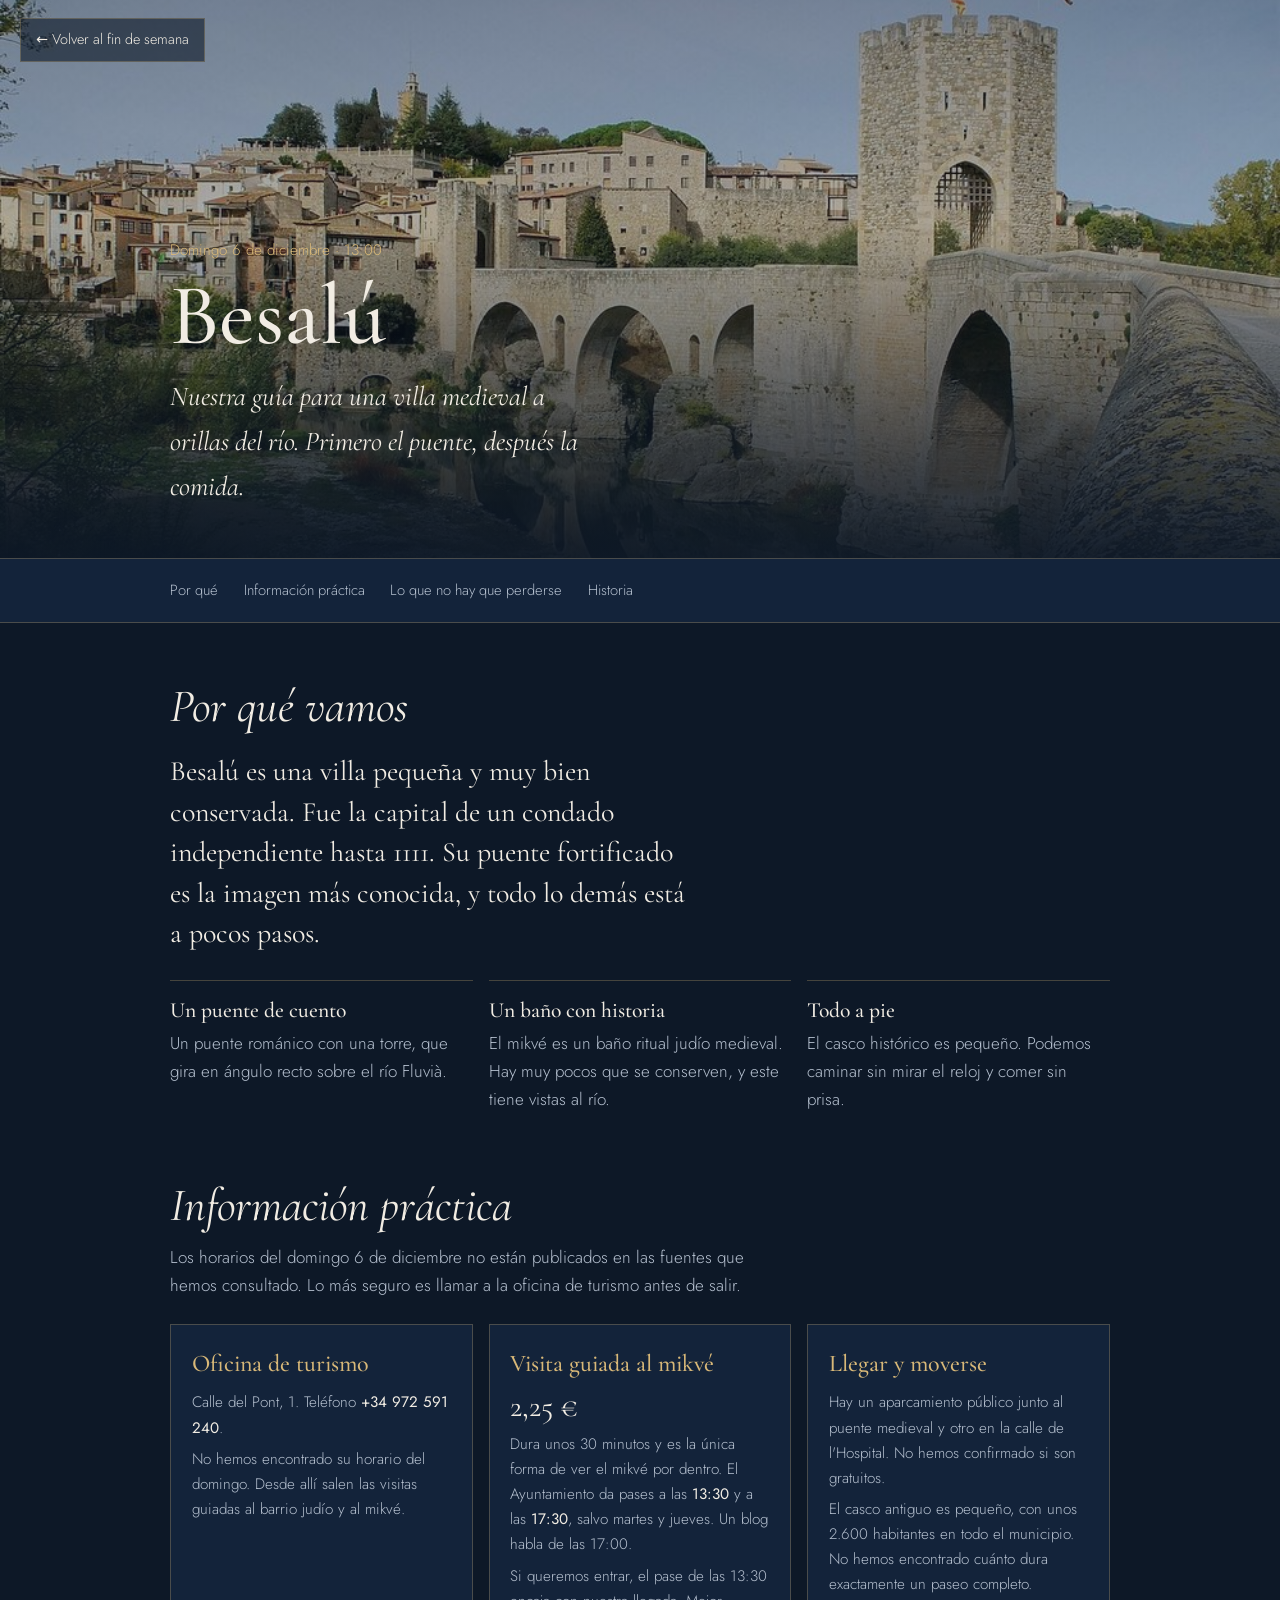
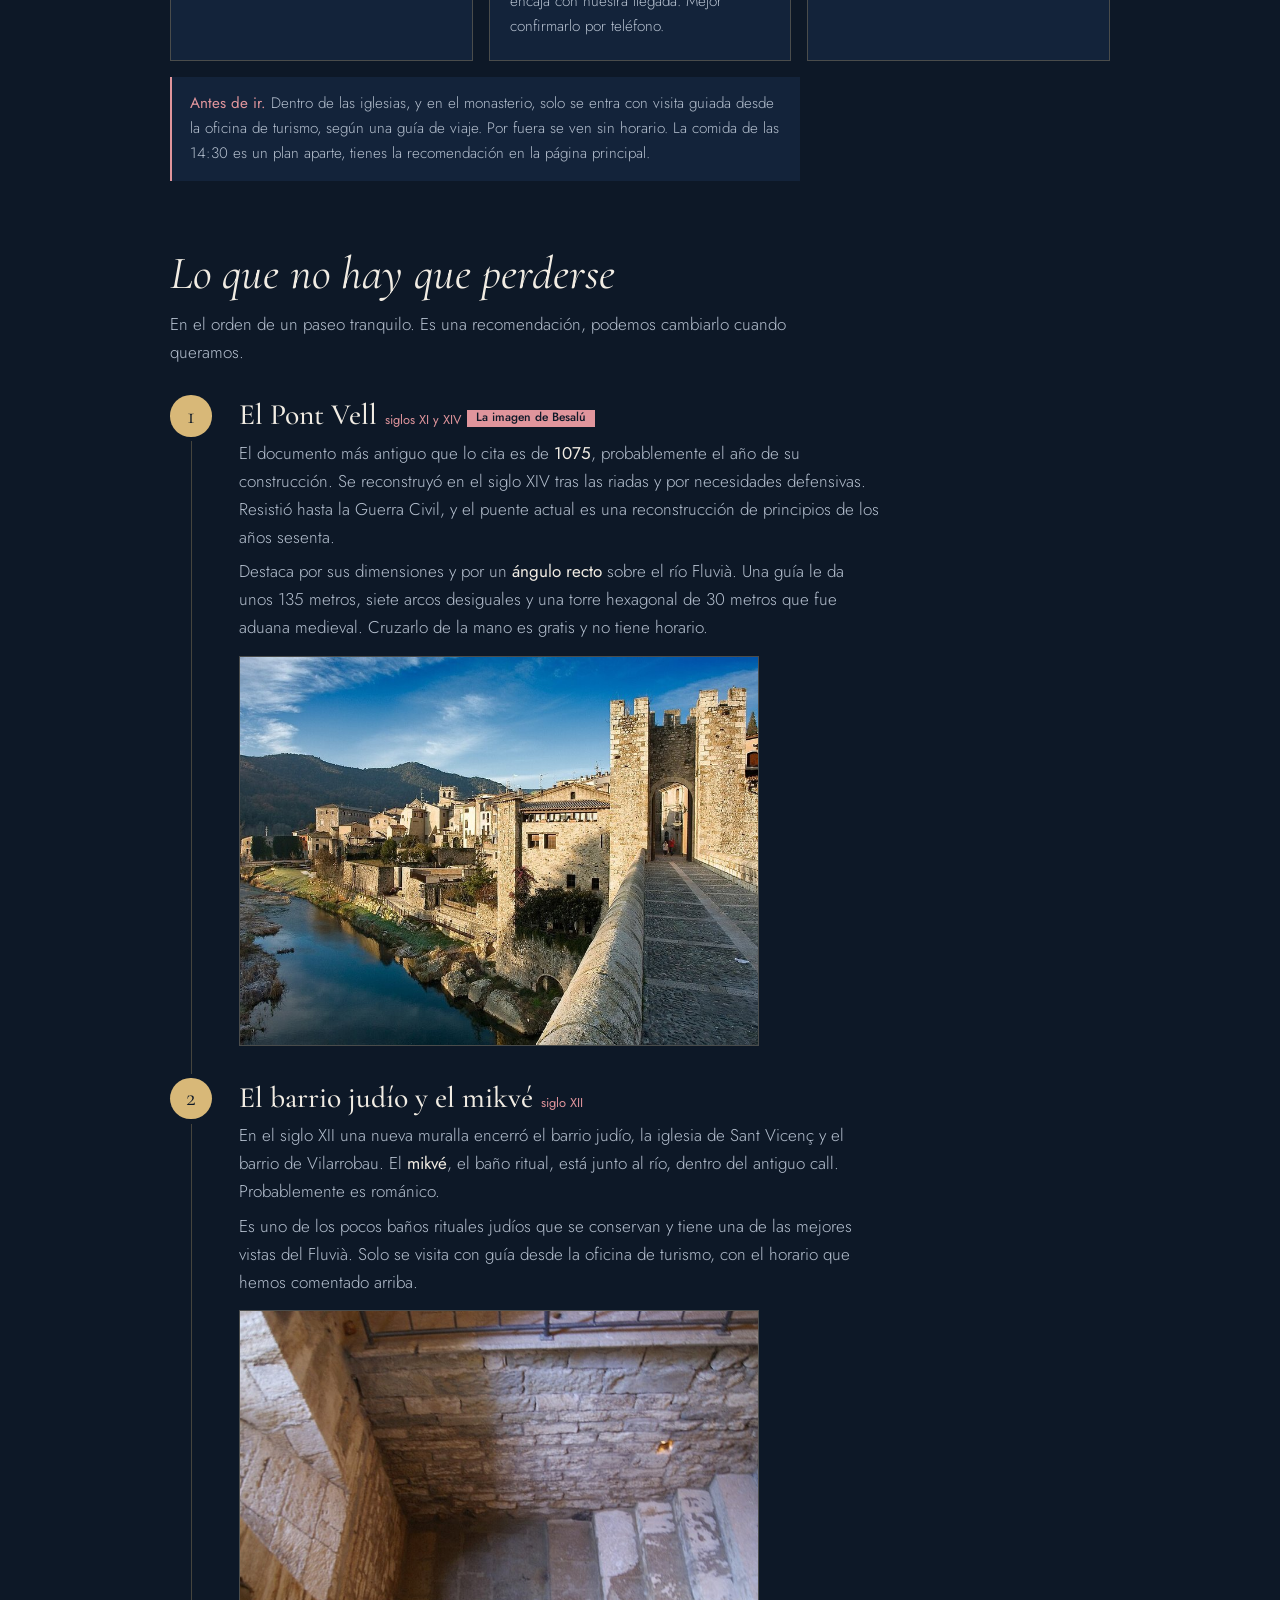
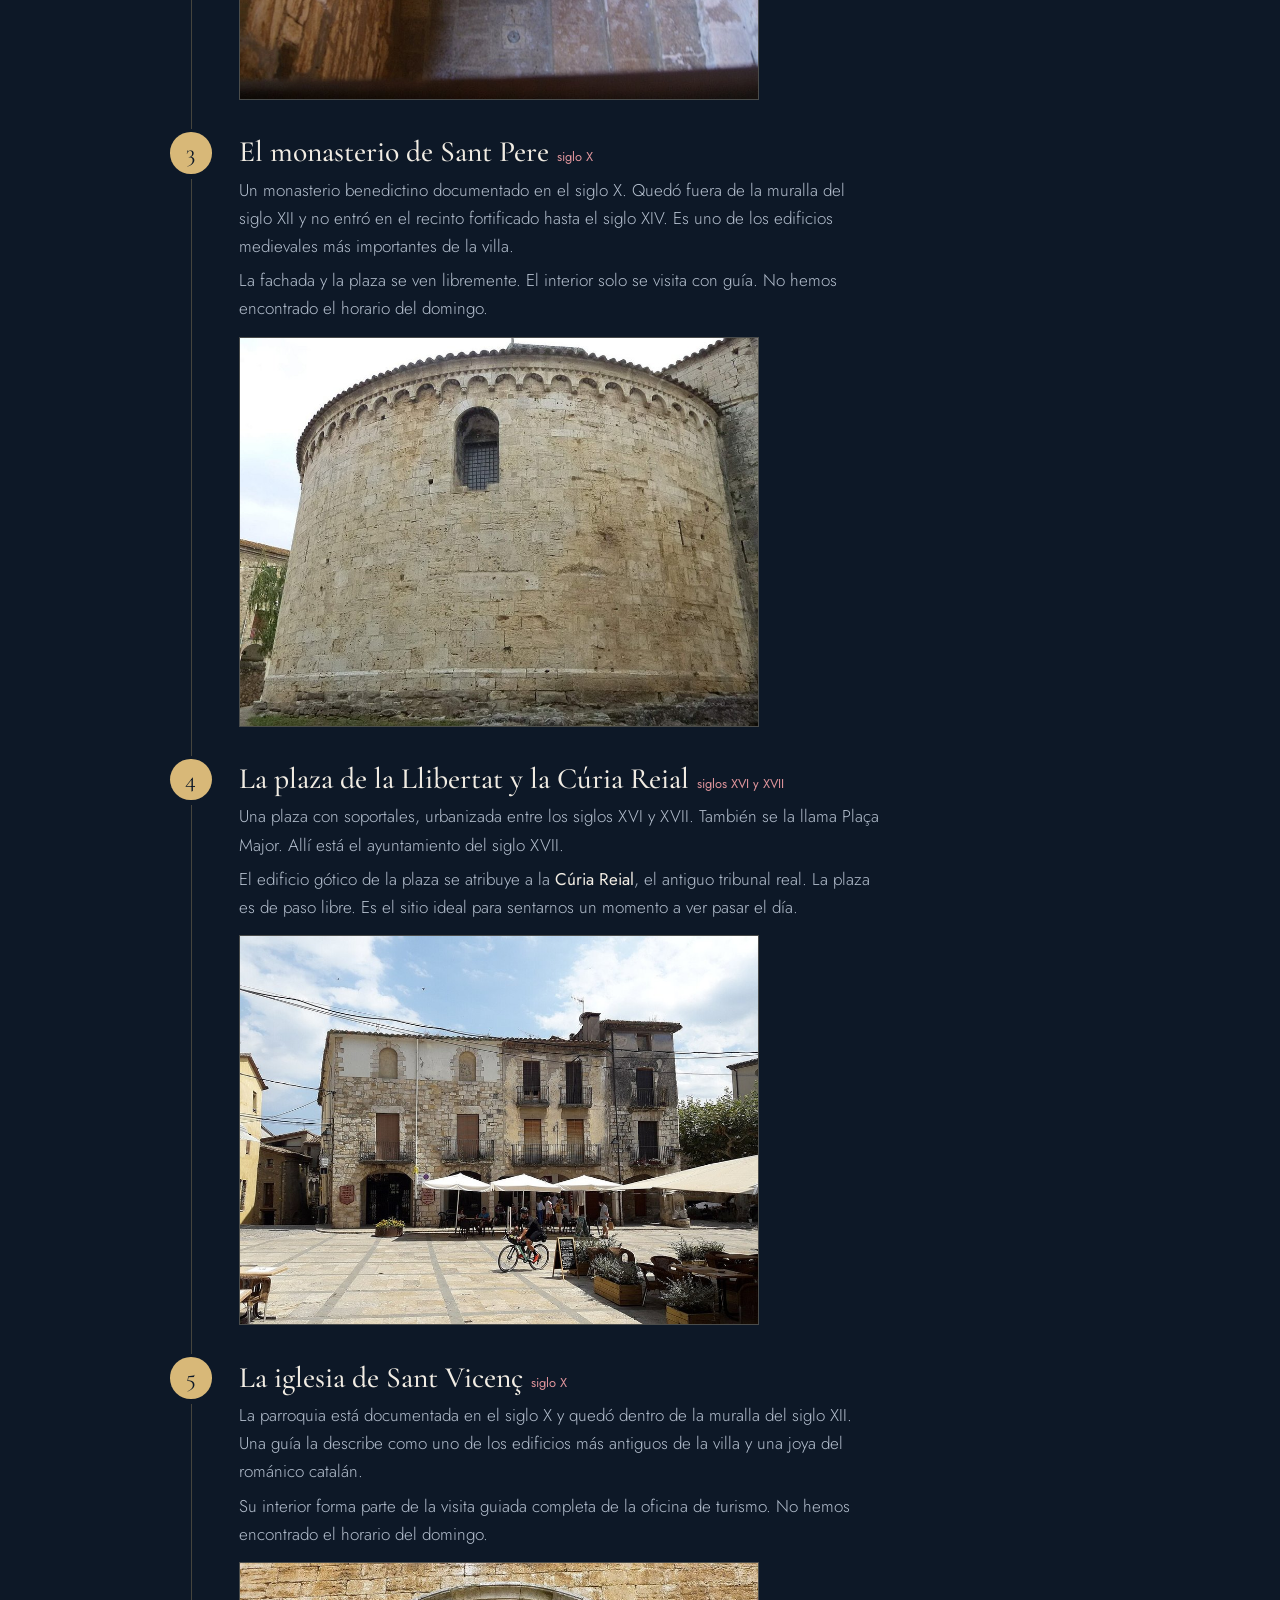
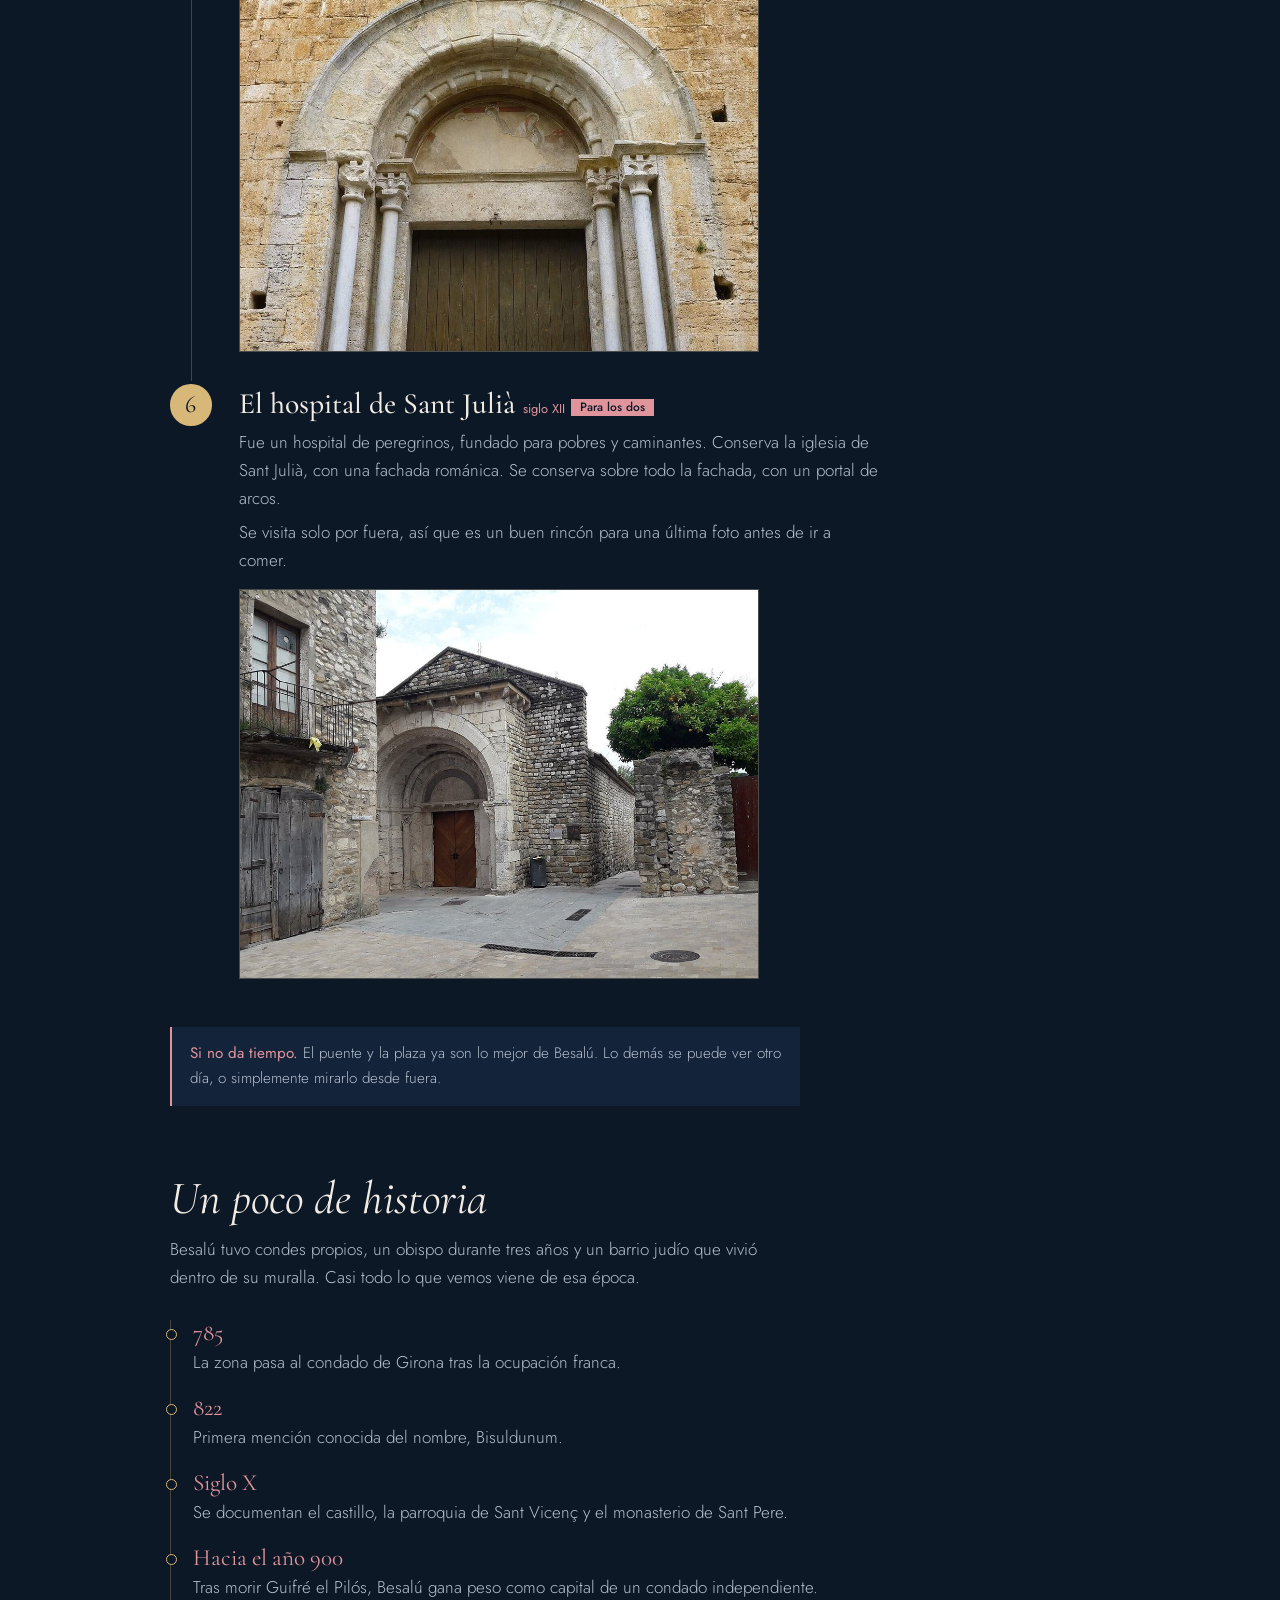
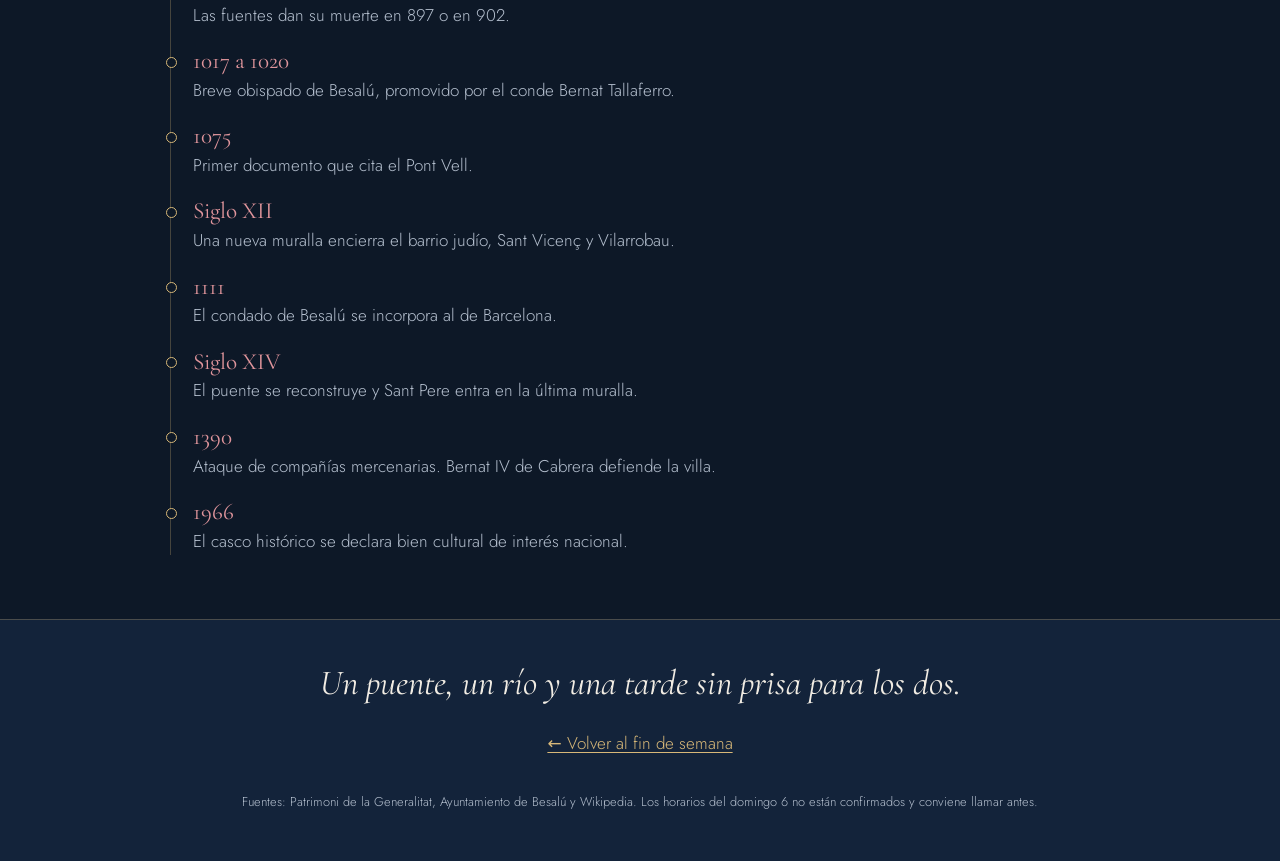
==== besalu.html @ 64fdfb18 "Costa Brava weekend: offline web app Co-Authored-By: Claude Sonnet 5.5 <noreply@anthropic.com>" ====
<!DOCTYPE html>
<html lang="es">
<head>
<meta charset="utf-8">
<meta name="viewport" content="width=device-width,initial-scale=1,viewport-fit=cover"><meta name="robots" content="noindex,nofollow"><meta name="theme-color" content="#0d1827"><meta name="apple-mobile-web-app-capable" content="yes"><meta name="mobile-web-app-capable" content="yes"><meta name="apple-mobile-web-app-title" content="Costa Brava"><meta name="apple-mobile-web-app-status-bar-style" content="black"><link rel="manifest" href="manifest.webmanifest"><link rel="apple-touch-icon" href="icons/apple-touch-icon.png"><link rel="icon" href="icons/icon-192.png">
<title>Besalú</title>
<link rel="stylesheet" href="fonts/fonts.css">
<style>
  :root {
    --night: #0d1827; --night-2: #13233a; --night-3: #1a2f4c;
    --text: #f1ece3; --text-soft: #b4bfce;
    --gold: #d8b878; --gold-soft: #a98d5a; --rose: #e0959c;
    --line: rgba(216,184,120,0.28);
    --display: "Cormorant Garamond", "Iowan Old Style", Georgia, serif;
    --body: "Jost", "Avenir Next", "Segoe UI", system-ui, sans-serif;
    color-scheme: dark;
  }
  * { box-sizing: border-box; min-width: 0; }
  html { scroll-padding-top: 24px; }
  body { margin: 0; background: var(--night); color: var(--text); font-family: var(--body); font-size: 17px; line-height: 1.65; font-weight: 300; overflow-x: clip;
    padding-bottom: env(safe-area-inset-bottom,0px); }
  img { display: block; max-width: 100%; }
  h1, h2, h3 { font-family: var(--display); font-weight: 500; margin: 0; text-wrap: balance; }
  p { margin: 0; }
  a { color: var(--gold); text-underline-offset: 0.18em; text-decoration-thickness: 1px; }
  .wrap { max-width: 980px; margin-inline: auto; padding-left: max(20px, env(safe-area-inset-left,0px)); padding-right: max(20px, env(safe-area-inset-right,0px)); }

  .back { position: absolute; top: calc(env(safe-area-inset-top,0px) + 18px); left: max(20px, env(safe-area-inset-left,0px)); z-index: 2;
    font-size: 0.9rem; color: var(--text); text-decoration: none; background: rgba(13,24,39,0.6); border: 1px solid var(--line); padding: 0.5rem 0.95rem; min-height: 44px; display: inline-flex; align-items: center; }
  .back:hover, .back:focus-visible { border-color: var(--gold); color: var(--gold); }

  .hero { position: relative; isolation: isolate; overflow: hidden; min-height: 62vh; display: flex; align-items: flex-end; }
  .hero img { position: absolute; inset: 0; width: 100%; height: 100%; object-fit: cover; z-index: -2; }
  .hero::after { content: ""; position: absolute; inset: 0; z-index: -1; background: linear-gradient(180deg, rgba(13,24,39,0.45) 0%, rgba(13,24,39,0.3) 40%, rgba(13,24,39,0.95) 100%); }
  .hero .wrap { width: 100%; padding-block: 8rem 3rem; }
  .kicker { color: var(--gold); font-size: 0.95rem; }
  .hero h1 { font-size: clamp(2.8rem, 8vw, 5.4rem); line-height: 1; margin-top: 0.6rem; }
  .hero .sub { font-family: var(--display); font-style: italic; font-size: clamp(1.25rem, 3vw, 1.7rem); margin-top: 1rem; max-width: 34ch; }

  .toc { border-block: 1px solid var(--line); background: var(--night-2); }
  .toc .wrap { display: flex; flex-wrap: wrap; gap: 0.2rem 1.6rem; padding-block: 0.6rem; }
  .toc a { color: var(--text-soft); text-decoration: none; font-size: 0.92rem; min-height: 44px; display: inline-flex; align-items: center; }
  .toc a:hover, .toc a:focus-visible { color: var(--gold); }

  section.band { padding-block: 3.6rem 0.6rem; }
  .band h2 { font-size: clamp(2rem, 5vw, 2.9rem); font-style: italic; font-weight: 400; line-height: 1.1; }
  .band .lead { color: var(--text-soft); margin-top: 0.7rem; max-width: 62ch; }

  .why p.big { font-family: var(--display); font-size: clamp(1.35rem, 3.2vw, 1.75rem); line-height: 1.45; margin-top: 1.2rem; max-width: 40ch; }
  .why ul { list-style: none; padding: 0; margin: 1.6rem 0 0; display: grid; grid-template-columns: repeat(auto-fit, minmax(230px, 1fr)); gap: 1rem; }
  .why li { border-top: 1px solid var(--line); padding-top: 0.8rem; color: var(--text-soft); }
  .why li b { display: block; color: var(--text); font-family: var(--display); font-size: 1.35rem; font-weight: 500; }

  .cards { display: grid; grid-template-columns: repeat(auto-fit, minmax(260px, 1fr)); gap: 1rem; margin-top: 1.6rem; }
  .card { background: var(--night-2); border: 1px solid var(--line); padding: 1.2rem 1.3rem 1.3rem; }
  .card h3 { font-size: 1.5rem; color: var(--gold); font-weight: 500; }
  .card .hl { font-family: var(--display); font-size: 1.9rem; line-height: 1.15; margin-top: 0.4rem; white-space: nowrap; }
  .card p, .card li { color: var(--text-soft); font-size: 0.95rem; }
  .card p { margin-top: 0.4rem; }
  .card ul { margin: 0.5rem 0 0; padding-left: 1.1rem; }
  .card strong { color: var(--text); font-weight: 400; }
  .note { margin-top: 1rem; padding: 0.9rem 1.1rem; border-left: 2px solid var(--rose); background: var(--night-2); color: var(--text-soft); font-size: 0.95rem; max-width: 70ch; }
  .note b { color: var(--rose); font-weight: 400; }

  .tour { list-style: none; padding: 0; margin: 1.8rem 0 0; counter-reset: s; }
  .tour li { counter-increment: s; display: grid; grid-template-columns: 3.2rem minmax(0,1fr); gap: 0 1.1rem; position: relative; padding-bottom: 1.8rem; }
  .tour li::before { content: counter(s); font-family: var(--display); font-size: 1.5rem; color: var(--night); background: var(--gold); width: 2.6rem; height: 2.6rem; border-radius: 50%; display: grid; place-items: center; line-height: 1; }
  .tour li::after { content: ""; position: absolute; left: 1.3rem; top: 2.9rem; bottom: 0.2rem; width: 1px; background: var(--line); }
  .tour li:last-child::after { display: none; }
  .tour h3 { font-size: clamp(1.45rem, 3.4vw, 1.85rem); line-height: 1.15; padding-top: 0.2rem; }
  .tour h3 small { font-family: var(--body); font-size: 0.8rem; color: var(--rose); font-weight: 400; margin-left: 0.5rem; white-space: nowrap; }
  .tour p { color: var(--text-soft); margin-top: 0.4rem; max-width: 64ch; }
  .tour p strong { color: var(--text); font-weight: 400; }
  .fig { margin: 0.9rem 0 0.2rem; max-width: 520px; }
  .fig img { width: 100%; height: auto; aspect-ratio: 4 / 3; object-fit: cover; object-position: center 40%; border: 1px solid var(--line); background: var(--night-2); }
  .tag { display: inline-block; font-size: 0.75rem; color: var(--night); background: var(--rose); padding: 0.1rem 0.55rem; margin-left: 0.4rem; vertical-align: middle; font-family: var(--body); font-weight: 500; }

  .timeline { margin-top: 1.8rem; border-left: 1px solid var(--line); padding-left: 1.4rem; display: grid; gap: 1.2rem; }
  .ev { position: relative; }
  .ev::before { content: ""; position: absolute; left: calc(-1.4rem - 5px); top: 0.55rem; width: 9px; height: 9px; border-radius: 50%; background: var(--night); border: 1.5px solid var(--gold); }
  .ev .y { font-family: var(--display); font-size: 1.45rem; color: var(--rose); line-height: 1.2; white-space: nowrap; }
  .ev p { color: var(--text-soft); max-width: 64ch; }
  .legend { margin-top: 1.6rem; font-family: var(--display); font-style: italic; font-size: 1.25rem; line-height: 1.5; max-width: 52ch; border-top: 1px solid var(--line); padding-top: 1.2rem; }
  .legend span { display: block; font-family: var(--body); font-style: normal; font-size: 0.85rem; color: var(--gold); margin-bottom: 0.3rem; }

  footer { margin-top: 3.4rem; background: var(--night-2); border-top: 1px solid var(--line); }
  footer .wrap { padding-block: 2.6rem 3rem; text-align: center; }
  footer p.big { font-family: var(--display); font-style: italic; font-size: clamp(1.5rem, 4vw, 2.2rem); line-height: 1.25; }
  footer .src { color: var(--text-soft); font-size: 0.8rem; margin-top: 1.6rem; line-height: 1.7; }
  footer .home { display: inline-flex; align-items: center; min-height: 44px; margin-top: 1rem; }

  @media (max-width: 600px) {
    body { font-size: 16px; }
    .hero { min-height: 56vh; }
    .hero .wrap { padding-block: 6rem 2.2rem; }
    .tour li { grid-template-columns: 2.6rem minmax(0,1fr); gap: 0 0.9rem; }
    .tour li::before { width: 2.2rem; height: 2.2rem; font-size: 1.3rem; }
    .tour li::after { left: 1.1rem; top: 2.5rem; }
  }
  @media (prefers-reduced-motion: no-preference) {
    .hero .wrap > * { animation: rise 0.9s ease both; }
    .hero .wrap > *:nth-child(2) { animation-delay: 0.12s; }
    .hero .wrap > *:nth-child(3) { animation-delay: 0.24s; }
    @keyframes rise { from { opacity: 0.001; transform: translateY(12px); } to { opacity: 1; transform: none; } }
  }
</style>
</head>
<body>

<header class="hero">
  <a class="back" href="index.html">← Volver al fin de semana</a>
  <img src="images/besalu-vista.jpg" alt="Vista de Besalú con su puente medieval y los tejados de piedra de la villa">
  <div class="wrap">
    <div class="kicker">Domingo 6 de diciembre · 13:00</div>
    <h1>Besalú</h1>
    <p class="sub">Nuestra guía para una villa medieval a orillas del río. Primero el puente, después la comida.</p>
  </div>
</header>

<nav class="toc" aria-label="Secciones">
  <div class="wrap">
    <a href="#por-que">Por qué</a>
    <a href="#practico">Información práctica</a>
    <a href="#imprescindibles">Lo que no hay que perderse</a>
    <a href="#historia">Historia</a>
  </div>
</nav>

<section class="band why" id="por-que">
  <div class="wrap">
    <h2>Por qué vamos</h2>
    <p class="big">Besalú es una villa pequeña y muy bien conservada. Fue la capital de un condado independiente hasta 1111. Su puente fortificado es la imagen más conocida, y todo lo demás está a pocos pasos.</p>
    <ul>
      <li><b>Un puente de cuento</b>Un puente románico con una torre, que gira en ángulo recto sobre el río Fluvià.</li>
      <li><b>Un baño con historia</b>El mikvé es un baño ritual judío medieval. Hay muy pocos que se conserven, y este tiene vistas al río.</li>
      <li><b>Todo a pie</b>El casco histórico es pequeño. Podemos caminar sin mirar el reloj y comer sin prisa.</li>
    </ul>
  </div>
</section>

<section class="band" id="practico">
  <div class="wrap">
    <h2>Información práctica</h2>
    <p class="lead">Los horarios del domingo 6 de diciembre no están publicados en las fuentes que hemos consultado. Lo más seguro es llamar a la oficina de turismo antes de salir.</p>
    <div class="cards">
      <div class="card">
        <h3>Oficina de turismo</h3>
        <p>Calle del Pont, 1. Teléfono <strong>+34 972 591 240</strong>.</p>
        <p>No hemos encontrado su horario del domingo. Desde allí salen las visitas guiadas al barrio judío y al mikvé.</p>
      </div>
      <div class="card">
        <h3>Visita guiada al mikvé</h3>
        <div class="hl">2,25 €</div>
        <p>Dura unos 30 minutos y es la única forma de ver el mikvé por dentro. El Ayuntamiento da pases a las <strong>13:30</strong> y a las <strong>17:30</strong>, salvo martes y jueves. Un blog habla de las 17:00.</p>
        <p>Si queremos entrar, el pase de las 13:30 encaja con nuestra llegada. Mejor confirmarlo por teléfono.</p>
      </div>
      <div class="card">
        <h3>Llegar y moverse</h3>
        <p>Hay un aparcamiento público junto al puente medieval y otro en la calle de l'Hospital. No hemos confirmado si son gratuitos.</p>
        <p>El casco antiguo es pequeño, con unos 2.600 habitantes en todo el municipio. No hemos encontrado cuánto dura exactamente un paseo completo.</p>
      </div>
    </div>
    <div class="note"><b>Antes de ir.</b> Dentro de las iglesias, y en el monasterio, solo se entra con visita guiada desde la oficina de turismo, según una guía de viaje. Por fuera se ven sin horario. La comida de las 14:30 es un plan aparte, tienes la recomendación en la página principal.</div>
  </div>
</section>

<section class="band" id="imprescindibles">
  <div class="wrap">
    <h2>Lo que no hay que perderse</h2>
    <p class="lead">En el orden de un paseo tranquilo. Es una recomendación, podemos cambiarlo cuando queramos.</p>
    <ol class="tour">
      <li><div>
        <h3>El Pont Vell<small>siglos XI y XIV</small><span class="tag">La imagen de Besalú</span></h3>
        <p>El documento más antiguo que lo cita es de <strong>1075</strong>, probablemente el año de su construcción. Se reconstruyó en el siglo XIV tras las riadas y por necesidades defensivas. Resistió hasta la Guerra Civil, y el puente actual es una reconstrucción de principios de los años sesenta.</p>
        <p>Destaca por sus dimensiones y por un <strong>ángulo recto</strong> sobre el río Fluvià. Una guía le da unos 135 metros, siete arcos desiguales y una torre hexagonal de 30 metros que fue aduana medieval. Cruzarlo de la mano es gratis y no tiene horario.</p>
        <figure class="fig"><img src="images/besalu-pont-vell.jpg" alt="El puente fortificado de Besalú con su torre sobre el río" loading="lazy"></figure>
      </div></li>
      <li><div>
        <h3>El barrio judío y el mikvé<small>siglo XII</small></h3>
        <p>En el siglo XII una nueva muralla encerró el barrio judío, la iglesia de Sant Vicenç y el barrio de Vilarrobau. El <strong>mikvé</strong>, el baño ritual, está junto al río, dentro del antiguo call. Probablemente es románico.</p>
        <p>Es uno de los pocos baños rituales judíos que se conservan y tiene una de las mejores vistas del Fluvià. Solo se visita con guía desde la oficina de turismo, con el horario que hemos comentado arriba.</p>
        <figure class="fig"><img src="images/besalu-mikve.jpg" alt="Los escalones de piedra del mikvé de Besalú, un baño ritual judío medieval" loading="lazy"></figure>
      </div></li>
      <li><div>
        <h3>El monasterio de Sant Pere<small>siglo X</small></h3>
        <p>Un monasterio benedictino documentado en el siglo X. Quedó fuera de la muralla del siglo XII y no entró en el recinto fortificado hasta el siglo XIV. Es uno de los edificios medievales más importantes de la villa.</p>
        <p>La fachada y la plaza se ven libremente. El interior solo se visita con guía. No hemos encontrado el horario del domingo.</p>
        <figure class="fig"><img src="images/besalu-sant-pere.jpg" alt="El ábside románico del monasterio de Sant Pere de Besalú" loading="lazy"></figure>
      </div></li>
      <li><div>
        <h3>La plaza de la Llibertat y la Cúria Reial<small>siglos XVI y XVII</small></h3>
        <p>Una plaza con soportales, urbanizada entre los siglos XVI y XVII. También se la llama Plaça Major. Allí está el ayuntamiento del siglo XVII.</p>
        <p>El edificio gótico de la plaza se atribuye a la <strong>Cúria Reial</strong>, el antiguo tribunal real. La plaza es de paso libre. Es el sitio ideal para sentarnos un momento a ver pasar el día.</p>
        <figure class="fig"><img src="images/besalu-placa.jpg" alt="La plaza porticada de Besalú con sus arcos de piedra" loading="lazy"></figure>
      </div></li>
      <li><div>
        <h3>La iglesia de Sant Vicenç<small>siglo X</small></h3>
        <p>La parroquia está documentada en el siglo X y quedó dentro de la muralla del siglo XII. Una guía la describe como uno de los edificios más antiguos de la villa y una joya del románico catalán.</p>
        <p>Su interior forma parte de la visita guiada completa de la oficina de turismo. No hemos encontrado el horario del domingo.</p>
        <figure class="fig"><img src="images/besalu-sant-vicenc.jpg" alt="La iglesia románica de Sant Vicenç de Besalú" loading="lazy"></figure>
      </div></li>
      <li><div>
        <h3>El hospital de Sant Julià<small>siglo XII</small><span class="tag">Para los dos</span></h3>
        <p>Fue un hospital de peregrinos, fundado para pobres y caminantes. Conserva la iglesia de Sant Julià, con una fachada románica. Se conserva sobre todo la fachada, con un portal de arcos.</p>
        <p>Se visita solo por fuera, así que es un buen rincón para una última foto antes de ir a comer.</p>
        <figure class="fig"><img src="images/besalu-hospital.jpg" alt="La fachada románica del hospital de Sant Julià en Besalú" loading="lazy"></figure>
      </div></li>
    </ol>
    <div class="note"><b>Si no da tiempo.</b> El puente y la plaza ya son lo mejor de Besalú. Lo demás se puede ver otro día, o simplemente mirarlo desde fuera.</div>
  </div>
</section>

<section class="band" id="historia">
  <div class="wrap">
    <h2>Un poco de historia</h2>
    <p class="lead">Besalú tuvo condes propios, un obispo durante tres años y un barrio judío que vivió dentro de su muralla. Casi todo lo que vemos viene de esa época.</p>
    <div class="timeline">
      <div class="ev"><div class="y">785</div><p>La zona pasa al condado de Girona tras la ocupación franca.</p></div>
      <div class="ev"><div class="y">822</div><p>Primera mención conocida del nombre, Bisuldunum.</p></div>
      <div class="ev"><div class="y">Siglo X</div><p>Se documentan el castillo, la parroquia de Sant Vicenç y el monasterio de Sant Pere.</p></div>
      <div class="ev"><div class="y">Hacia el año 900</div><p>Tras morir Guifré el Pilós, Besalú gana peso como capital de un condado independiente. Las fuentes dan su muerte en 897 o en 902.</p></div>
      <div class="ev"><div class="y">1017 a 1020</div><p>Breve obispado de Besalú, promovido por el conde Bernat Tallaferro.</p></div>
      <div class="ev"><div class="y">1075</div><p>Primer documento que cita el Pont Vell.</p></div>
      <div class="ev"><div class="y">Siglo XII</div><p>Una nueva muralla encierra el barrio judío, Sant Vicenç y Vilarrobau.</p></div>
      <div class="ev"><div class="y">1111</div><p>El condado de Besalú se incorpora al de Barcelona.</p></div>
      <div class="ev"><div class="y">Siglo XIV</div><p>El puente se reconstruye y Sant Pere entra en la última muralla.</p></div>
      <div class="ev"><div class="y">1390</div><p>Ataque de compañías mercenarias. Bernat IV de Cabrera defiende la villa.</p></div>
      <div class="ev"><div class="y">1966</div><p>El casco histórico se declara bien cultural de interés nacional.</p></div>
    </div>
  </div>
</section>

<footer>
  <div class="wrap">
    <p class="big">Un puente, un río y una tarde sin prisa para los dos.</p>
    <a class="home" href="index.html">← Volver al fin de semana</a>
    <p class="src">Fuentes: Patrimoni de la Generalitat, Ayuntamiento de Besalú y Wikipedia. Los horarios del domingo 6 no están confirmados y conviene llamar antes.</p>
  </div>
</footer>

<script>if('serviceWorker' in navigator){window.addEventListener('load',function(){navigator.serviceWorker.register('sw.js');});}</script></body>
</html>
---- fonts/fonts.css ----
@font-face {
  font-family: 'Cormorant Garamond';
  font-style: italic;
  font-weight: 400;
  font-display: swap;
  src: url(CormorantGaramond-italic-400-latin-ext.woff2) format('woff2');
  unicode-range: U+0100-02BA, U+02BD-02C5, U+02C7-02CC, U+02CE-02D7, U+02DD-02FF, U+0304, U+0308, U+0329, U+1D00-1DBF, U+1E00-1E9F, U+1EF2-1EFF, U+2020, U+20A0-20AB, U+20AD-20C4, U+2113, U+2C60-2C7F, U+A720-A7FF;
}
@font-face {
  font-family: 'Cormorant Garamond';
  font-style: italic;
  font-weight: 400;
  font-display: swap;
  src: url(CormorantGaramond-italic-400-latin.woff2) format('woff2');
  unicode-range: U+0000-00FF, U+0131, U+0152-0153, U+02BB-02BC, U+02C6, U+02DA, U+02DC, U+0304, U+0308, U+0329, U+2000-206F, U+20AC, U+2122, U+2191, U+2193, U+2212, U+2215, U+FEFF, U+FFFD;
}
@font-face {
  font-family: 'Cormorant Garamond';
  font-style: italic;
  font-weight: 500;
  font-display: swap;
  src: url(CormorantGaramond-italic-500-latin-ext.woff2) format('woff2');
  unicode-range: U+0100-02BA, U+02BD-02C5, U+02C7-02CC, U+02CE-02D7, U+02DD-02FF, U+0304, U+0308, U+0329, U+1D00-1DBF, U+1E00-1E9F, U+1EF2-1EFF, U+2020, U+20A0-20AB, U+20AD-20C4, U+2113, U+2C60-2C7F, U+A720-A7FF;
}
@font-face {
  font-family: 'Cormorant Garamond';
  font-style: italic;
  font-weight: 500;
  font-display: swap;
  src: url(CormorantGaramond-italic-500-latin.woff2) format('woff2');
  unicode-range: U+0000-00FF, U+0131, U+0152-0153, U+02BB-02BC, U+02C6, U+02DA, U+02DC, U+0304, U+0308, U+0329, U+2000-206F, U+20AC, U+2122, U+2191, U+2193, U+2212, U+2215, U+FEFF, U+FFFD;
}
@font-face {
  font-family: 'Cormorant Garamond';
  font-style: normal;
  font-weight: 400;
  font-display: swap;
  src: url(CormorantGaramond-normal-400-latin-ext.woff2) format('woff2');
  unicode-range: U+0100-02BA, U+02BD-02C5, U+02C7-02CC, U+02CE-02D7, U+02DD-02FF, U+0304, U+0308, U+0329, U+1D00-1DBF, U+1E00-1E9F, U+1EF2-1EFF, U+2020, U+20A0-20AB, U+20AD-20C4, U+2113, U+2C60-2C7F, U+A720-A7FF;
}
@font-face {
  font-family: 'Cormorant Garamond';
  font-style: normal;
  font-weight: 400;
  font-display: swap;
  src: url(CormorantGaramond-normal-400-latin.woff2) format('woff2');
  unicode-range: U+0000-00FF, U+0131, U+0152-0153, U+02BB-02BC, U+02C6, U+02DA, U+02DC, U+0304, U+0308, U+0329, U+2000-206F, U+20AC, U+2122, U+2191, U+2193, U+2212, U+2215, U+FEFF, U+FFFD;
}
@font-face {
  font-family: 'Cormorant Garamond';
  font-style: normal;
  font-weight: 500;
  font-display: swap;
  src: url(CormorantGaramond-normal-500-latin-ext.woff2) format('woff2');
  unicode-range: U+0100-02BA, U+02BD-02C5, U+02C7-02CC, U+02CE-02D7, U+02DD-02FF, U+0304, U+0308, U+0329, U+1D00-1DBF, U+1E00-1E9F, U+1EF2-1EFF, U+2020, U+20A0-20AB, U+20AD-20C4, U+2113, U+2C60-2C7F, U+A720-A7FF;
}
@font-face {
  font-family: 'Cormorant Garamond';
  font-style: normal;
  font-weight: 500;
  font-display: swap;
  src: url(CormorantGaramond-normal-500-latin.woff2) format('woff2');
  unicode-range: U+0000-00FF, U+0131, U+0152-0153, U+02BB-02BC, U+02C6, U+02DA, U+02DC, U+0304, U+0308, U+0329, U+2000-206F, U+20AC, U+2122, U+2191, U+2193, U+2212, U+2215, U+FEFF, U+FFFD;
}
@font-face {
  font-family: 'Cormorant Garamond';
  font-style: normal;
  font-weight: 600;
  font-display: swap;
  src: url(CormorantGaramond-normal-600-latin-ext.woff2) format('woff2');
  unicode-range: U+0100-02BA, U+02BD-02C5, U+02C7-02CC, U+02CE-02D7, U+02DD-02FF, U+0304, U+0308, U+0329, U+1D00-1DBF, U+1E00-1E9F, U+1EF2-1EFF, U+2020, U+20A0-20AB, U+20AD-20C4, U+2113, U+2C60-2C7F, U+A720-A7FF;
}
@font-face {
  font-family: 'Cormorant Garamond';
  font-style: normal;
  font-weight: 600;
  font-display: swap;
  src: url(CormorantGaramond-normal-600-latin.woff2) format('woff2');
  unicode-range: U+0000-00FF, U+0131, U+0152-0153, U+02BB-02BC, U+02C6, U+02DA, U+02DC, U+0304, U+0308, U+0329, U+2000-206F, U+20AC, U+2122, U+2191, U+2193, U+2212, U+2215, U+FEFF, U+FFFD;
}
@font-face {
  font-family: 'Jost';
  font-style: normal;
  font-weight: 300;
  font-display: swap;
  src: url(Jost-normal-300-latin-ext.woff2) format('woff2');
  unicode-range: U+0100-02BA, U+02BD-02C5, U+02C7-02CC, U+02CE-02D7, U+02DD-02FF, U+0304, U+0308, U+0329, U+1D00-1DBF, U+1E00-1E9F, U+1EF2-1EFF, U+2020, U+20A0-20AB, U+20AD-20C4, U+2113, U+2C60-2C7F, U+A720-A7FF;
}
@font-face {
  font-family: 'Jost';
  font-style: normal;
  font-weight: 300;
  font-display: swap;
  src: url(Jost-normal-300-latin.woff2) format('woff2');
  unicode-range: U+0000-00FF, U+0131, U+0152-0153, U+02BB-02BC, U+02C6, U+02DA, U+02DC, U+0304, U+0308, U+0329, U+2000-206F, U+20AC, U+2122, U+2191, U+2193, U+2212, U+2215, U+FEFF, U+FFFD;
}
@font-face {
  font-family: 'Jost';
  font-style: normal;
  font-weight: 400;
  font-display: swap;
  src: url(Jost-normal-400-latin-ext.woff2) format('woff2');
  unicode-range: U+0100-02BA, U+02BD-02C5, U+02C7-02CC, U+02CE-02D7, U+02DD-02FF, U+0304, U+0308, U+0329, U+1D00-1DBF, U+1E00-1E9F, U+1EF2-1EFF, U+2020, U+20A0-20AB, U+20AD-20C4, U+2113, U+2C60-2C7F, U+A720-A7FF;
}
@font-face {
  font-family: 'Jost';
  font-style: normal;
  font-weight: 400;
  font-display: swap;
  src: url(Jost-normal-400-latin.woff2) format('woff2');
  unicode-range: U+0000-00FF, U+0131, U+0152-0153, U+02BB-02BC, U+02C6, U+02DA, U+02DC, U+0304, U+0308, U+0329, U+2000-206F, U+20AC, U+2122, U+2191, U+2193, U+2212, U+2215, U+FEFF, U+FFFD;
}
@font-face {
  font-family: 'Jost';
  font-style: normal;
  font-weight: 500;
  font-display: swap;
  src: url(Jost-normal-500-latin-ext.woff2) format('woff2');
  unicode-range: U+0100-02BA, U+02BD-02C5, U+02C7-02CC, U+02CE-02D7, U+02DD-02FF, U+0304, U+0308, U+0329, U+1D00-1DBF, U+1E00-1E9F, U+1EF2-1EFF, U+2020, U+20A0-20AB, U+20AD-20C4, U+2113, U+2C60-2C7F, U+A720-A7FF;
}
@font-face {
  font-family: 'Jost';
  font-style: normal;
  font-weight: 500;
  font-display: swap;
  src: url(Jost-normal-500-latin.woff2) format('woff2');
  unicode-range: U+0000-00FF, U+0131, U+0152-0153, U+02BB-02BC, U+02C6, U+02DA, U+02DC, U+0304, U+0308, U+0329, U+2000-206F, U+20AC, U+2122, U+2191, U+2193, U+2212, U+2215, U+FEFF, U+FFFD;
}
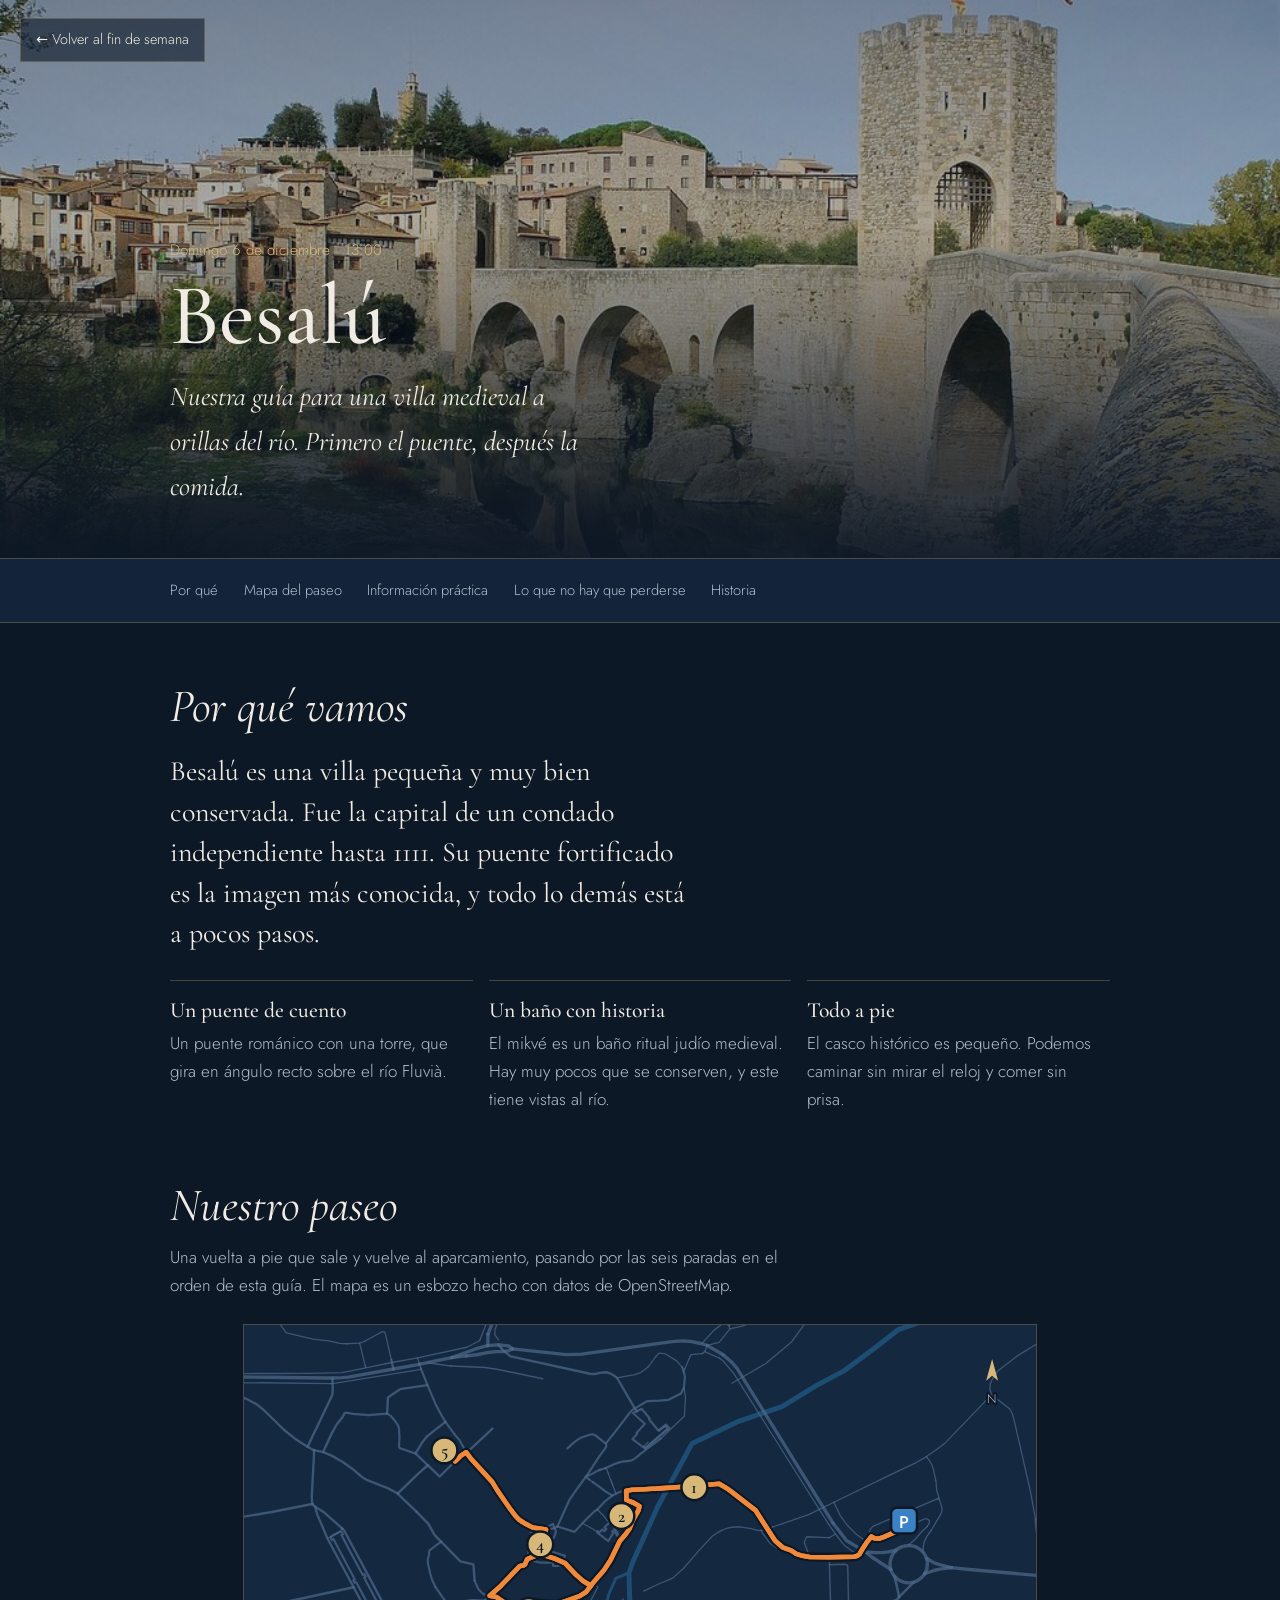
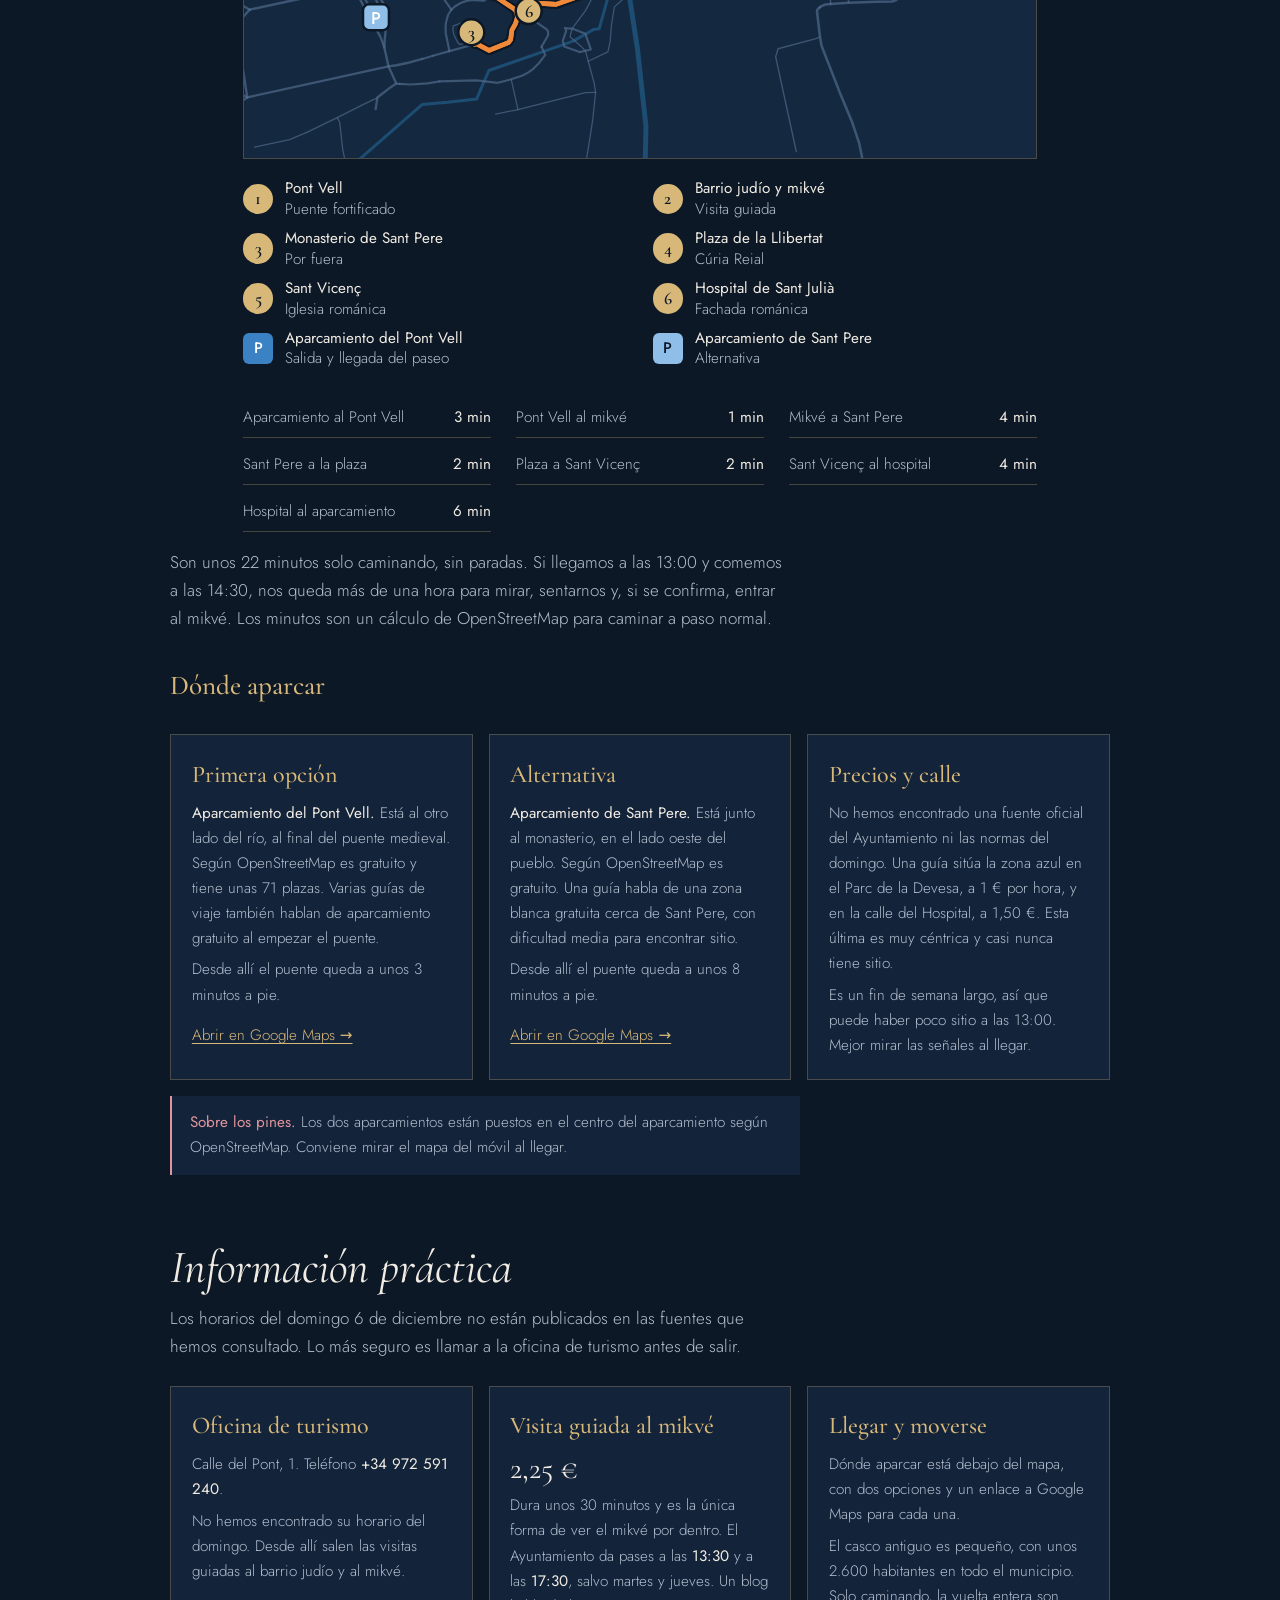
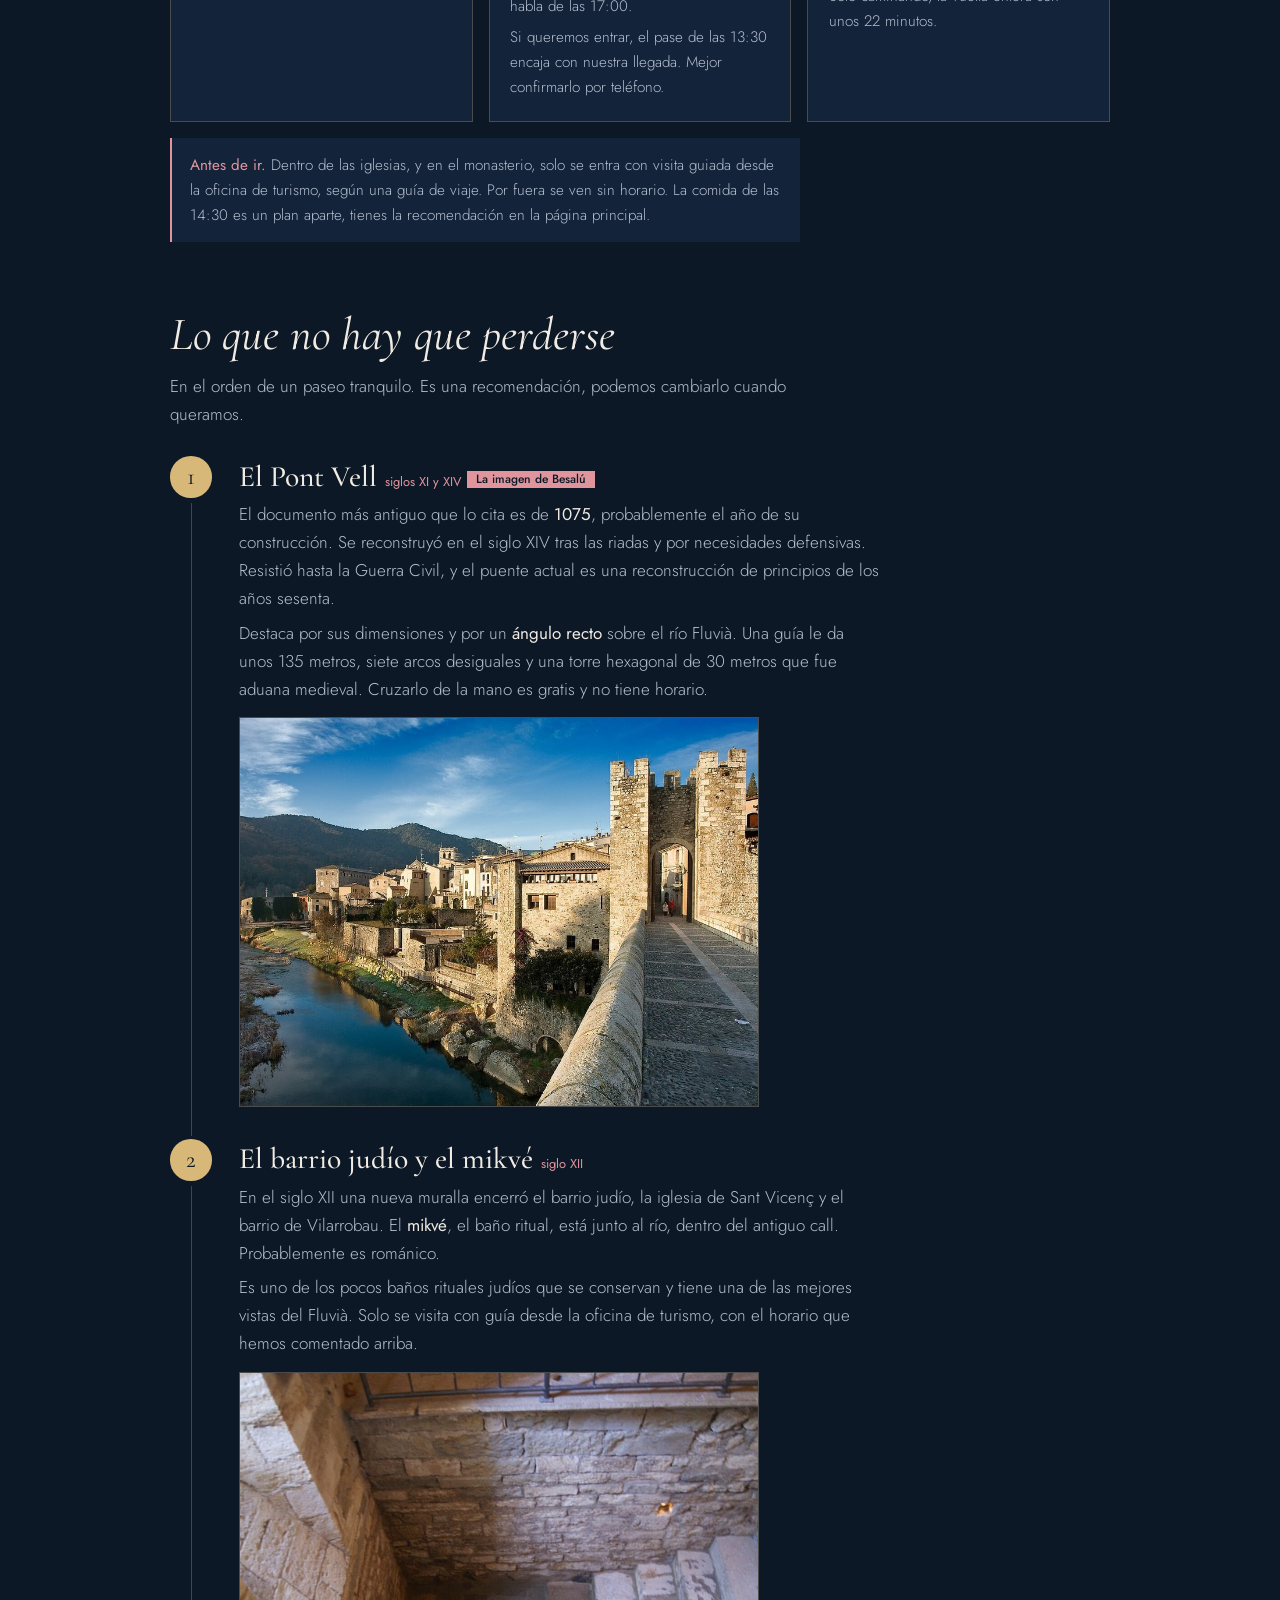
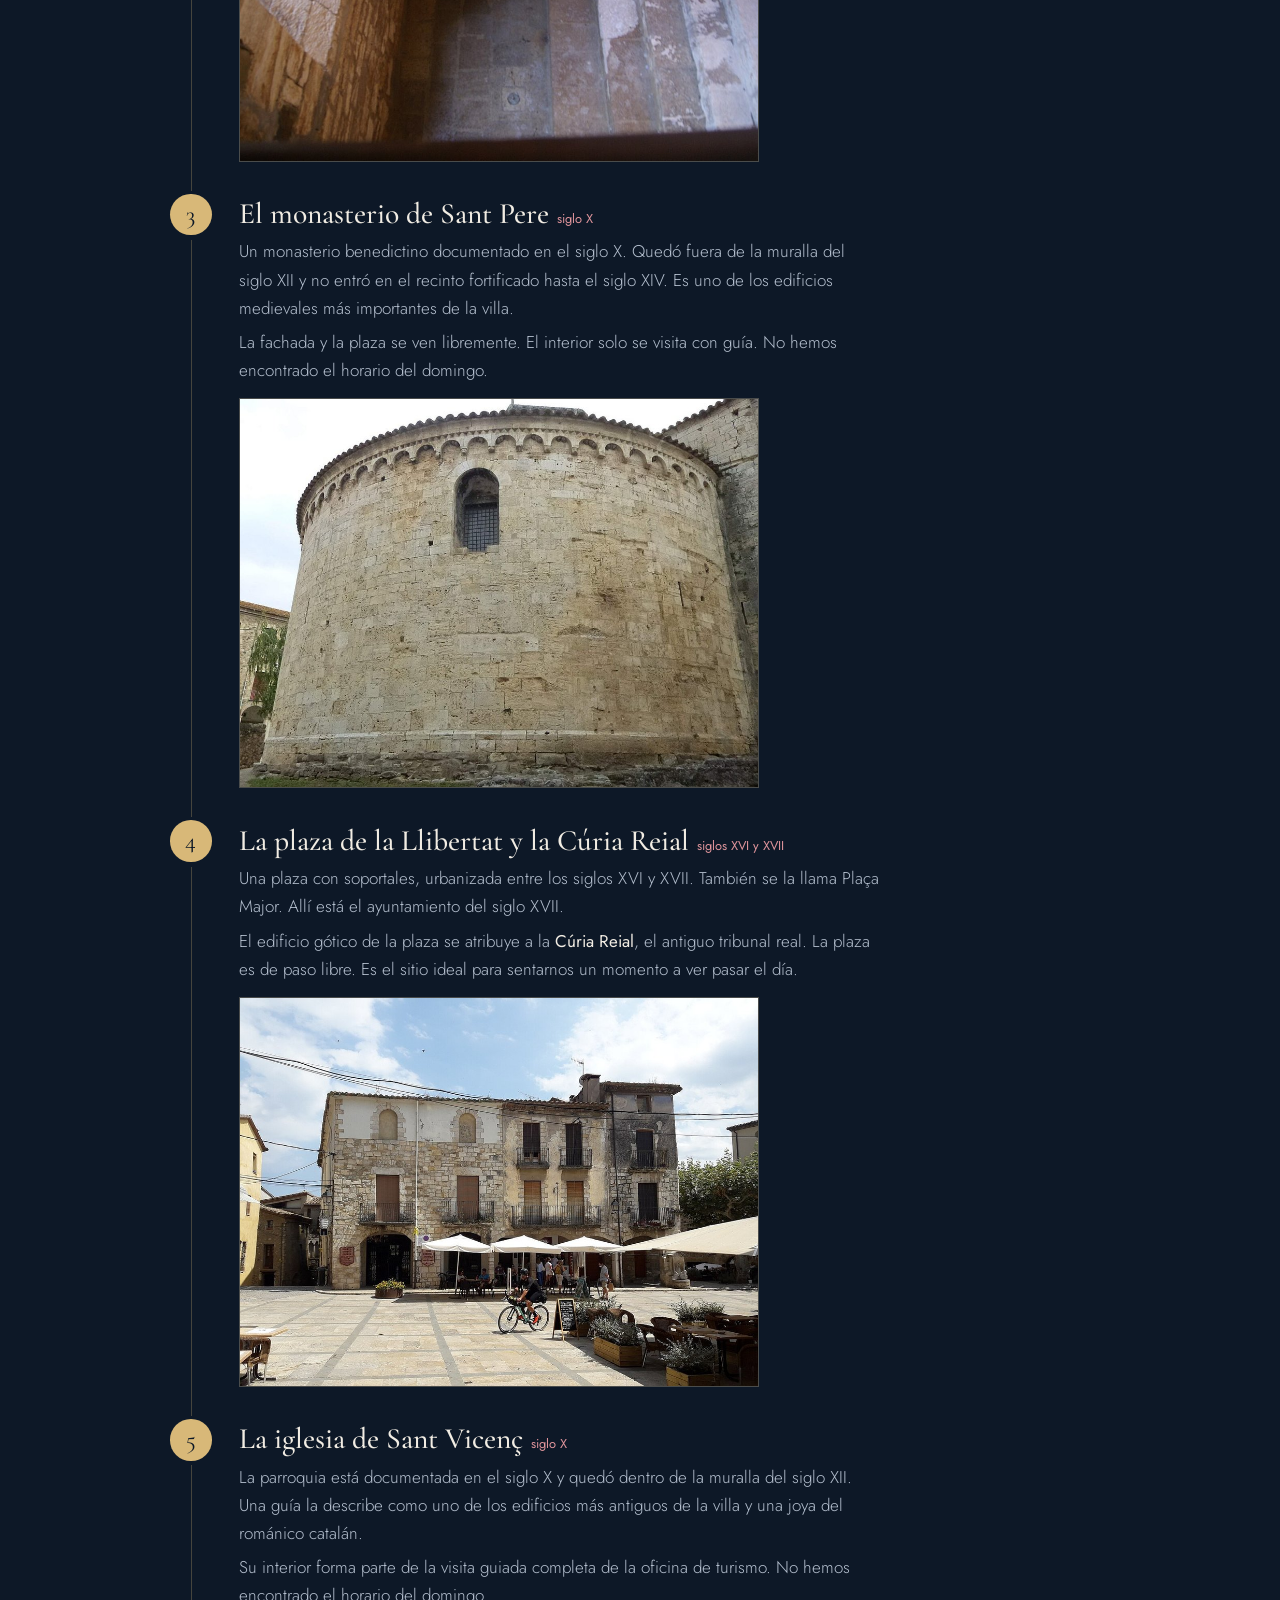
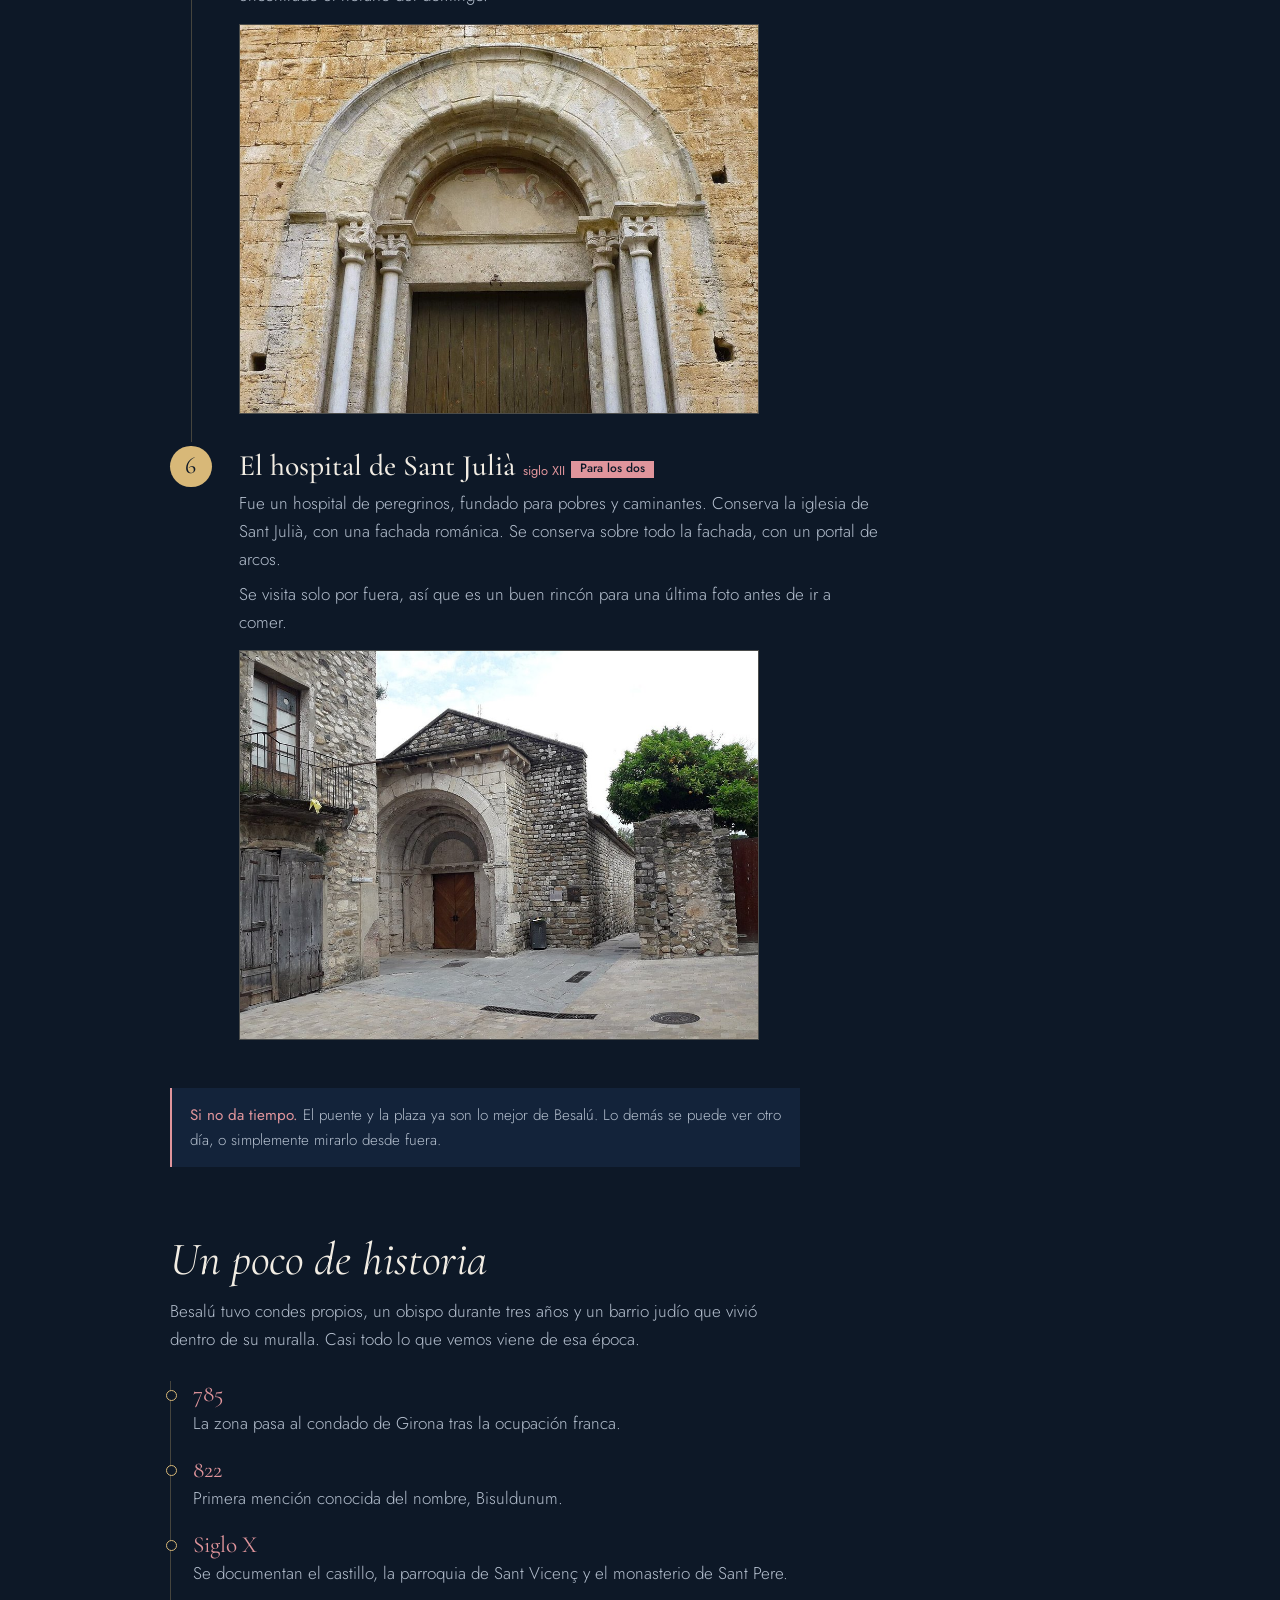
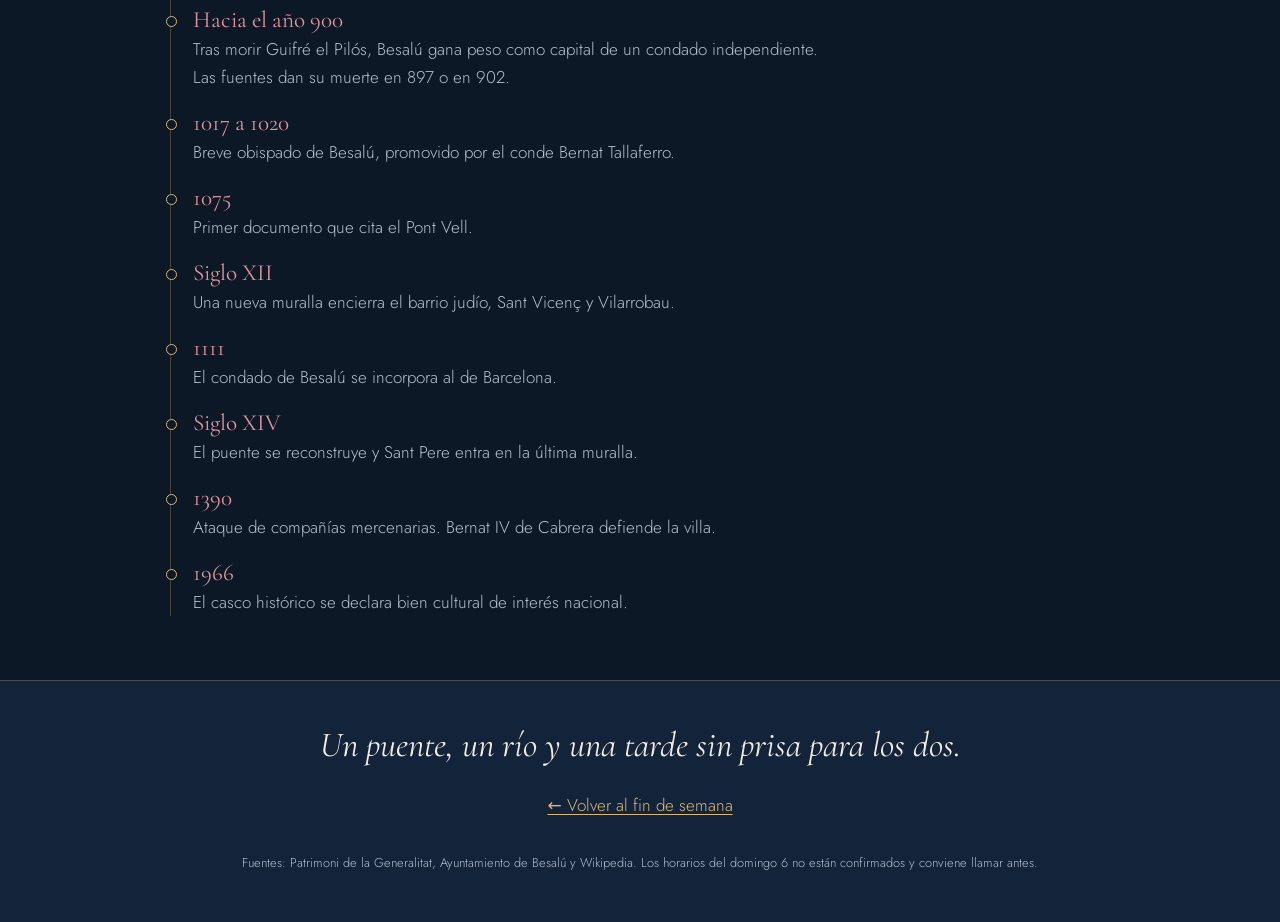
==== commit 7272bca5: "Besalu: walking map and parking section Co-Authored-By: Claude Sonnet 5.5 <noreply@anthropic.com>" ====
--- a/besalu.html
+++ b/besalu.html
@@ -103,6 +103,38 @@
     .hero .wrap > *:nth-child(3) { animation-delay: 0.24s; }
     @keyframes rise { from { opacity: 0.001; transform: translateY(12px); } to { opacity: 1; transform: none; } }
   }
+
+.walk { padding-block: 3.6rem 0.6rem; }
+.walk .wrap { max-width: 980px; }
+.walkmap { display: block; width: 100%; max-width: 794px; height: auto; margin-inline: auto; border: 1px solid var(--line); background: var(--night-2); }
+.walkmap .g-land { fill: #14283f; }
+.walkmap .g-water-fill { fill: #1d4d73; stroke: none; }
+.walkmap .g-water { fill: none; stroke: #1d4d73; stroke-linecap: round; stroke-linejoin: round; }
+.walkmap .g-st { fill: none; stroke: #4f6a8a; stroke-linecap: round; stroke-linejoin: round; opacity: 0.7; }
+.walkmap .g-route-halo { fill: none; stroke: #0d1827; stroke-width: 9; stroke-linecap: round; stroke-linejoin: round; opacity: 0.85; }
+.walkmap .g-route { fill: none; stroke: #f08a3a; stroke-width: 4.6; stroke-linecap: round; stroke-linejoin: round; }
+.walkmap .g-alt-halo { fill: none; stroke: #0d1827; stroke-width: 8; stroke-linecap: round; stroke-linejoin: round; opacity: 0.8; }
+.walkmap .g-alt { fill: none; stroke: #f5b87d; stroke-width: 3.4; stroke-dasharray: 8 7; stroke-linecap: round; stroke-linejoin: round; }
+.walkmap .g-park.g-park-alt { fill: #8fbfe8; }
+.walkmap .g-dot { fill: #d8b878; stroke: #0d1827; stroke-width: 2.5; }
+.walkmap .g-num { font-family: var(--display); font-size: 18px; font-weight: 600; fill: #0d1827; }
+.walkmap .g-park { fill: #3b82c4; stroke: #0d1827; stroke-width: 2.5; }
+.walkmap .g-pk { font-family: var(--body); font-size: 17px; font-weight: 500; fill: #fff; }
+.walkmap .g-nm { font-family: var(--display); font-size: 21px; font-weight: 500; fill: #f1ece3; paint-order: stroke; stroke: #0d1827; stroke-width: 5px; stroke-linejoin: round; }
+.walkmap .g-sub { font-family: var(--body); font-size: 12.5px; letter-spacing: 0.04em; fill: #b4bfce; paint-order: stroke; stroke: #0d1827; stroke-width: 4px; stroke-linejoin: round; }
+.walkmap .g-sea { font-family: var(--display); font-style: italic; font-size: 20px; fill: #6b93b8; opacity: 0.8; }
+.walkmap .g-nd { fill: #d8b878; }
+.walk-legs { list-style: none; padding: 0; margin: 1.4rem auto 0; max-width: 794px; display: grid; grid-template-columns: repeat(auto-fit, minmax(230px, 1fr)); gap: 0.4rem 1.6rem; }
+.walk-legs li { display: flex; justify-content: space-between; gap: 1rem; border-bottom: 1px solid var(--line); padding: 0.45rem 0; color: var(--text-soft); font-size: 0.95rem; }
+.walk-legs li b { color: var(--text); font-weight: 400; white-space: nowrap; }
+
+.walk-key { list-style: none; padding: 0; margin: 1.2rem auto 0; max-width: 794px; display: grid; grid-template-columns: repeat(auto-fit, minmax(250px, 1fr)); gap: 0.55rem 1.6rem; }
+.walk-key li { display: flex; align-items: center; gap: 0.75rem; color: var(--text-soft); font-size: 0.95rem; line-height: 1.35; }
+.walk-key li strong { color: var(--text); font-weight: 400; display: block; }
+.walk-key .kb { flex: none; width: 1.9rem; height: 1.9rem; border-radius: 50%; background: #d8b878; color: #0d1827; display: grid; place-items: center; font-family: var(--display); font-weight: 600; font-size: 1.1rem; }
+.walk-key .kp { flex: none; width: 1.9rem; height: 1.9rem; border-radius: 6px; background: #3b82c4; color: #fff; display: grid; place-items: center; font-weight: 500; }
+.walk-key .kp.alt { background: #8fbfe8; color: #0d1827; }
+
 </style>
 </head>
 <body>
@@ -120,6 +152,7 @@
 <nav class="toc" aria-label="Secciones">
   <div class="wrap">
     <a href="#por-que">Por qué</a>
+    <a href="#mapa">Mapa del paseo</a>
     <a href="#practico">Información práctica</a>
     <a href="#imprescindibles">Lo que no hay que perderse</a>
     <a href="#historia">Historia</a>
@@ -135,6 +168,324 @@
       <li><b>Un baño con historia</b>El mikvé es un baño ritual judío medieval. Hay muy pocos que se conserven, y este tiene vistas al río.</li>
       <li><b>Todo a pie</b>El casco histórico es pequeño. Podemos caminar sin mirar el reloj y comer sin prisa.</li>
     </ul>
+  </div>
+</section>
+
+<section class="band walk" id="mapa">
+  <div class="wrap">
+    <h2>Nuestro paseo</h2>
+    <p class="lead">Una vuelta a pie que sale y vuelve al aparcamiento, pasando por las seis paradas en el orden de esta guía. El mapa es un esbozo hecho con datos de OpenStreetMap.</p>
+    <div style="margin-top:1.6rem"><svg class="walkmap" viewBox="0 0 794 434" role="img" aria-labelledby="gmt gmd" xmlns="http://www.w3.org/2000/svg">
+<title id="gmt">Mapa del paseo por el casco antiguo de Besalú</title><desc id="gmd">Recorrido a pie desde el aparcamiento junto al Pont Vell por el puente, el mikvé, Sant Pere, la plaza, Sant Vicenç y el hospital de Sant Julià, y de vuelta al aparcamiento.</desc>
+<defs><clipPath id="gframe"><rect width="794" height="434"/></clipPath></defs><g clip-path="url(#gframe)">
+<rect width="794" height="434" class="g-land"/>
+<path d="M-14278.4,-2191.7 L-14220.7,-2189.8 L-14187.8,-2181.6 L-14149.6,-2183.2 L-14111.7,-2167.3 L-14075.8,-2154.1 L-14059.0,-2152.1 L-14012.0,-2129.9 L-13967.3,-2161.0 L-13968.8,-2202.8 L-13961.3,-2244.7 L-13918.9,-2289.8 L-13850.0,-2325.2 L-13823.2,-2333.3 L-13786.8,-2344.3 L-13743.5,-2351.3 L-13733.8,-2352.8 L-13598.9,-2390.7 L-13529.0,-2419.7 L-13431.6,-2484.0 L-13362.0,-2521.5 L-13294.6,-2554.8 L-13249.9,-2570.9 L-13204.6,-2593.9 L-13152.6,-2609.3 L-13119.3,-2613.7 L-13085.8,-2619.4 L-13068.9,-2618.4 L-13048.2,-2625.9 L-13013.7,-2621.3 L-13002.0,-2619.7 L-12963.2,-2594.1 L-12961.5,-2591.6 L-12928.7,-2542.4 L-12837.1,-2420.8 L-12742.5,-2282.4 L-12702.7,-2247.3 L-12677.9,-2221.9 L-12640.2,-2207.4 L-12592.5,-2196.6 L-12556.6,-2193.0 L-12503.0,-2209.4 L-12471.8,-2214.5 L-12458.4,-2218.4 L-12438.6,-2226.5 L-12428.6,-2227.6 L-12345.0,-2219.2 L-12330.7,-2220.3 L-12313.8,-2219.8 L-12284.3,-2219.1 L-12266.0,-2218.2 L-12205.1,-2198.4 L-12157.6,-2184.9 L-12128.9,-2177.9 L-12116.6,-2176.9 L-12102.4,-2176.7 L-12090.7,-2177.6 L-12029.1,-2181.8 L-12019.5,-2181.4 L-12006.9,-2179.5 L-11983.4,-2173.0 L-11975.4,-2171.8 L-11967.8,-2171.6 L-11914.3,-2175.0 L-11900.6,-2177.7 L-11888.4,-2181.2 L-11809.0,-2214.0 L-11763.9,-2230.2 L-11749.3,-2234.2 L-11696.2,-2251.8 L-11690.2,-2253.8 L-11676.3,-2259.0 L-11627.4,-2269.5 L-11615.8,-2271.0 L-11601.1,-2273.4 L-11583.0,-2275.6 L-11543.5,-2280.1 L-11494.6,-2276.0 L-11423.1,-2280.0 L-11407.2,-2280.4 L-11401.3,-2280.6 L-11315.0,-2246.9 L-11290.2,-2215.7 L-11273.4,-2193.1 L-11254.2,-2178.2 L-11241.9,-2168.7 L-11222.7,-2157.3 L-11218.3,-2155.9 L-11206.3,-2151.9 L-11175.9,-2140.3 L-11138.4,-2128.7 L-11118.6,-2131.0 L-11097.8,-2124.3 L-11071.6,-2112.7 L-11055.8,-2105.1 L-11033.1,-2099.4 L-11000.9,-2083.8 L-10913.4,-2061.9 L-10851.7,-2033.9 L-10788.6,-2019.9 L-10651.3,-2014.3 L-10562.4,-2016.6 L-10514.6,-2017.8 L-10380.0,-2033.9 L-10247.5,-2020.6 L-10090.0,-1969.3 L-10019.7,-1930.9 L-9937.7,-1841.9 L-9920.2,-1794.2 L-9915.3,-1742.4 L-9879.5,-1659.0 L-9862.7,-1616.2 L-9853.6,-1570.0 L-9848.0,-1469.1 L-9882.3,-1317.7 L-9914.6,-1242.7 L-9966.4,-1188.1 L-9983.2,-1155.8 L-9998.0,-1116.6 L-9999.4,-1037.4 L-9958.0,-969.4 L-9911.1,-907.0 L-9882.3,-860.8 L-9866.2,-810.3 L-9857.8,-786.5 L-9842.4,-768.3 L-9823.4,-752.8 L-9799.6,-745.1 L-9751.2,-741.6 L-9679.9,-766.5 L-9661.0,-776.2 L-9621.4,-796.5 L-9508.5,-852.0 L-9387.4,-923.2 L-9261.3,-975.0 L-9199.6,-996.0 L-9164.9,-1003.8 L-9140.0,-1009.4 L-9015.9,-1023.4 L-8954.3,-1034.6 L-8892.6,-1054.2 L-8828.8,-1096.3 L-8774.1,-1146.0 L-8685.1,-1253.2 L-8628.3,-1300.9 L-8572.9,-1330.3 L-8542.8,-1329.6 L-8521.1,-1314.9 L-8481.1,-1286.2 L-8444.0,-1267.9 L-8416.6,-1246.9 L-8397.0,-1216.1 L-8384.4,-1197.2 L-8413.8,-1160.0 L-8456.6,-1139.7 L-8497.9,-1112.4 L-8531.6,-1072.4 L-8561.7,-1022.0 L-8584.9,-967.3 L-8591.2,-906.3 L-8585.6,-880.4 L-8568.0,-857.3 L-8517.6,-827.1 L-8465.7,-807.5 L-8411.7,-804.0 L-8359.9,-808.2 L-8176.6,-824.6 L-8155.0,-832.1 L-8105.3,-849.4 L-7957.3,-927.7 L-7843.0,-1018.0 L-7757.6,-1122.4 L-7678.5,-1203.3 L-7590.3,-1254.4 L-7565.1,-1255.3 L-7513.5,-1227.9 L-7494.1,-1217.1 L-7462.2,-1188.7 L-7415.1,-1178.7 L-7367.6,-1157.2 L-7315.2,-1140.3 L-7256.1,-1127.6 L-7183.2,-1115.0 L-7129.1,-1105.4 L-7092.0,-1096.2 L-7019.8,-1080.8 L-6944.8,-1068.2 L-6914.6,-1073.8 L-6884.5,-1072.4 L-6832.8,-1086.2 L-6818.6,-1089.9 L-6787.8,-1108.2 L-6756.9,-1113.8 L-6695.3,-1118.0 L-6636.4,-1115.9 L-6494.8,-1125.0 L-6356.7,-1154.4 L-6307.6,-1161.1 L-6304.2,-1161.6 L-6188.8,-1210.3 L-6181.8,-1213.3 L-6078.8,-1310.6 L-6054.8,-1373.5 L-6028.1,-1443.3 L-5957.5,-1501.2 L-5885.3,-1538.4 L-5839.0,-1544.2 L-5799.4,-1543.3 L-5738.2,-1534.7 L-5683.7,-1501.2 L-5570.9,-1379.1 L-5529.0,-1293.1 L-5518.3,-1271.2 L-5516.5,-1264.4 L-5513.9,-1255.1 L-5496.3,-1191.7 L-5495.6,-1189.2 L-5437.3,-1144.0 L-5393.6,-1135.6 L-5335.6,-1150.7 L-5272.5,-1154.3 L-5204.9,-1167.9 L-5129.2,-1181.0 L-5000.0,-1174.7 L-4995.2,-1174.5 L-4988.8,-1173.1 L-4928.3,-1160.5 L-4902.9,-1140.0 L-4872.3,-1107.6 L-4773.7,-1040.2 L-4659.8,-985.1 L-4645.8,-978.5 L-4591.1,-967.7 L-4560.9,-968.0 L-4530.0,-958.9 L-4496.4,-963.8 L-4424.4,-995.1 L-4338.3,-1022.2 L-4245.2,-1087.7 L-4161.0,-1169.6 L-4086.8,-1248.0 L-4066.3,-1296.8 L-4056.3,-1315.3 L-4010.4,-1381.6 L-3931.0,-1469.0 L-3899.4,-1495.5 L-3881.2,-1510.7 L-3806.7,-1508.3 L-3795.5,-1509.7 L-3773.7,-1512.5 L-3742.5,-1482.1 L-3633.1,-1464.0 L-3577.7,-1422.2 L-3531.1,-1388.8 L-3508.5,-1363.0 L-3474.8,-1307.7 L-3474.1,-1273.3 L-3499.4,-1245.3 L-3572.1,-1201.8 L-3614.6,-1121.7 L-3668.1,-1051.5 L-3688.6,-1005.1 L-3679.6,-948.9 L-3668.3,-929.9 L-3624.4,-929.6 L-3570.9,-910.3 L-3519.7,-884.4 L-3448.9,-875.3 L-3378.8,-878.8 L-3315.7,-905.4 L-3309.9,-909.3 L-3283.3,-927.2 L-3260.3,-942.6 L-3229.5,-958.0 L-3196.6,-962.9 L-3137.0,-987.4 L-3035.3,-1063.1 L-2901.6,-1139.7 L-2835.5,-1158.0 L-2777.4,-1152.8 L-2705.2,-1148.6 L-2645.6,-1124.1 L-2532.1,-1072.2 L-2494.2,-1030.9 L-2463.4,-981.8 L-2485.1,-842.4 L-2508.2,-717.6 L-2480.9,-662.9 L-2449.4,-609.0 L-2398.9,-502.4 L-2381.5,-439.7 L-2368.0,-391.0 L-2320.4,-346.1 L-2266.4,-309.7 L-2147.2,-276.0 L-2040.7,-247.3 L-1957.0,-229.9 L-1894.6,-206.7 L-1883.0,-196.3 L-1861.0,-176.7 L-1856.8,-174.0 L-1827.8,-155.4 L-1774.5,-121.2 L-1649.9,-29.3 L-1573.0,10.8 L-1560.7,22.8 L-1506.6,75.8 L-1465.6,104.5 L-1407.8,119.0 L-1353.2,149.5 L-1309.6,181.7 L-1233.2,202.0 L-1166.6,237.0 L-1100.7,274.9 L-1055.9,295.2 L-1022.2,316.9 L-1007.5,342.9 L-973.9,362.5 L-913.6,394.0 L-813.3,438.2 L-761.0,453.1 L-714.5,466.2 L-591.8,520.9 L-465.7,567.2 L-434.1,582.6 L-235.1,679.3 L-195.1,699.8 L-166.0,707.8 L-141.7,710.1 L-98.9,710.2 L-56.0,707.4 L15.6,699.7 L52.9,696.3 L82.9,690.6 L155.7,673.2 L191.5,671.4 L225.2,679.1 L250.0,680.0 L263.3,676.6 L299.1,663.8 L309.5,642.1 L339.7,604.2 L356.7,551.8 L380.3,496.9 L384.7,486.2 L402.1,444.2 L403.0,402.7 L394.4,324.2 L386.7,274.2 L385.9,248.6 L389.5,238.4 L414.6,182.5 L449.3,118.7 L495.8,96.6 L539.3,81.8 L573.7,60.8 L602.7,45.2 L631.4,23.8 L655.9,4.7 L712.0,-14.6 L797.7,-77.2 L852.4,-126.4 L925.6,-193.3 L1006.7,-195.6 L1127.3,-203.3 L1209.8,-197.1 L1223.8,-196.1 L1241.7,-194.7 L1255.7,-179.0 L1273.9,-153.8 L1324.8,-130.5 L1374.2,-95.0 L1394.9,-75.6 L1417.6,-18.7 L1453.8,43.3 L1473.9,68.7 L1497.9,91.2 L1523.6,116.9 L1596.2,178.7 L1769.1,305.6 L1822.2,356.8 L1842.9,372.8 L1867.8,387.6 L1942.5,426.0 L1969.2,436.5 L1982.3,439.5 L1996.2,441.7 L2038.3,446.2 L2077.7,453.9 L2104.0,464.0 L2125.4,475.0 L2199.2,532.2 L2258.2,572.2 L2275.2,579.7 L2287.1,582.5 L2323.6,586.8 L2355.6,594.4 L2402.2,611.4 L2434.7,619.6 L2511.4,626.8 L2605.0,657.1 L2643.5,675.5 L2692.6,698.7 L2745.1,693.2 L2993.2,714.2 L3012.4,705.1 L3056.8,702.7 L3106.8,743.6 L3165.2,792.8 L3223.1,845.1 L3301.4,932.0 L3316.9,952.3 L3368.1,1019.6 L3413.0,1067.3 L3447.8,1103.6 L3500.4,1133.0 L3545.5,1152.1 L3595.1,1175.7 L3698.0,1228.6 L3758.7,1302.1 L3859.6,1365.7 L3918.4,1418.6 L3975.2,1432.4 L4040.8,1424.5 L4086.9,1413.7 L4141.7,1413.7 L4210.3,1399.0 L4269.1,1366.7 L4316.1,1317.7 L4419.0,1292.3 L4524.9,1286.2 L4536.0,1285.5 L4591.4,1288.3 L4666.8,1280.5 L4806.9,1295.2 L4976.4,1314.8 L5051.8,1322.6 L5097.8,1392.2 L5127.2,1449.0 L5157.6,1498.0 L5199.7,1593.0 L5282.0,1656.7 L5329.0,1673.4 L5399.6,1662.7 L5542.2,1676.9 L5708.4,1694.9 L6119.4,1636.1 L6179.1,1587.6 L6260.5,1543.0 L6471.1,1421.8 L6586.2,1360.5 L6738.5,1301.8 L6781.2,1295.6 L6806.1,1292.0 L6895.3,1300.8 L6999.6,1334.6 L7060.8,1361.5 L7102.0,1390.4 L7148.5,1444.3 L7155.8,1460.5 L7204.8,1569.7 L7272.4,1659.4 L7372.3,1698.6 L7491.8,1783.3 L7550.0,1857.5 L7547.0,1989.6 L7592.8,2082.1 L7620.4,2108.5 L7698.4,2131.0 L7789.8,2136.7 L7866.2,2136.0 L8078.8,2086.8 L8133.0,2074.3 L8364.3,1967.8 L8520.2,1933.3 L8641.9,1961.0 L8743.8,2022.2 L8792.6,2071.8 L8823.1,2153.2 L8858.4,2195.2 L8900.9,2332.7 L8916.0,2377.5 L8964.5,2420.5 L9010.4,2497.0 L9060.5,2612.1 L9086.2,2738.1 L9145.6,2836.7 L9174.6,2858.8 L9239.2,2842.3 L9325.6,2790.9 L9439.0,2748.0 L9509.0,2706.4 L9631.2,2692.0 L9675.7,2677.5 L9731.7,2652.4 L9785.7,2587.4 L9809.7,2554.7 L9864.4,2534.3 L9911.2,2552.7 L9958.1,2581.1 L10049.7,2645.1 L10093.6,2685.0 L10192.7,2835.0 L10287.6,3027.9 L10353.1,3120.8 L10390.7,3134.6 L10486.3,3075.9 L10572.1,3020.5 L10684.0,3006.8 L10812.2,3010.3 L10826.6,3013.1 L10831.2,3026.7 L10865.5,3064.2 L10925.2,3089.5 L10987.1,3100.3 L11048.1,3114.6 L11137.0,3143.6 L11258.8,3154.8 L11375.8,3178.6 L11437.5,3185.6 L11499.9,3187.0 L11558.8,3178.6 L11617.6,3183.5 L11741.7,3179.3 L11793.6,3158.6 L11812.1,3125.6 L11835.6,3105.5 L11901.2,3101.6 L11981.4,3089.0 L12047.3,3077.8 L12118.7,3063.5 L12278.2,3014.1 L12372.2,2991.8 L12453.4,2945.5 L12555.9,2855.8 L12622.8,2769.4 L12697.9,2647.4 L12816.0,2515.4 L12887.0,2462.1 L13022.4,2422.7 L13088.9,2415.0 L13182.4,2417.3 L13269.0,2436.7 L13341.8,2441.3 L13410.7,2434.6 L13454.8,2414.7 L13458.8,2377.7 L13453.4,2313.2 L13463.1,2241.4 L13454.9,2168.8 L13435.1,2125.9 L13454.3,2073.4 L13472.9,2001.2 L13520.8,1876.0 L13558.5,1784.9 L13591.3,1641.5 L13664.4,1359.5 L13693.3,1153.0 L13707.0,1087.7 L13750.1,1059.1 L13823.9,1037.5 L13911.5,1040.4 L14066.1,1018.6 L14147.8,1011.3 L14224.2,1038.5 L14353.0,1039.4 L14408.3,1031.0 L14436.5,989.8 L14491.6,899.5 L14522.5,835.8 L14550.7,781.3 L14558.7,724.1 L14565.5,679.5 L14584.9,599.7 L14596.1,543.4 L14620.4,465.6 L14658.4,358.2 L14680.9,223.3 L14743.7,140.2 L14821.7,10.9 L14870.4,-28.9 L14893.6,-42.9 L14912.3,-45.9 L14932.4,-43.9 L14951.6,-34.9 L14988.8,-12.6 L15065.0,35.8 L15092.1,77.7 L15136.4,112.0 L15181.3,120.2 L15225.0,138.5 L15277.5,169.2 L15309.6,197.2 L15313.3,245.9 L15306.4,294.4 L15296.4,334.0 L15321.8,364.1 L15410.9,451.4 L15467.0,482.1 L15526.6,501.6 L15609.3,530.0 L15718.5,538.0 L15825.9,565.4 L15931.0,580.2 L16005.4,583.7 L16075.1,602.6 L16160.9,622.3 L16200.0,636.3 L16214.9,686.6 L16217.0,712.6 L16207.0,742.8 L16198.8,795.7 L16192.6,874.1 L16192.6,1018.3 L16197.1,1133.0 L16204.6,1230.4 L16167.4,1338.9 L16035.5,1604.2 L15973.6,1997.6 L15930.0,2088.0 L15884.5,2100.6 L15880.1,2101.8 L15868.4,2105.0 L15847.2,2132.9 L15798.7,2215.7 L15709.1,2351.5 L15619.9,2468.5 L15518.4,2561.2 L15496.5,2596.0 L15462.3,2625.6 L15423.9,2639.1 L15397.2,2673.2 L15370.2,2751.9 L15369.6,2795.6 L15377.3,2836.4 L15395.7,2863.0 L15416.8,2873.7 L15455.8,2862.2 L15522.5,2885.0 L15541.5,2894.5 L15552.0,2949.3 L15532.0,3016.3 L15482.6,3189.5 L15469.3,3349.4 L15450.2,3465.5 L15436.9,3541.6 L15417.0,3573.4 L15354.5,3608.1 L15319.2,3654.3 L15300.7,3726.4 L15308.8,3760.1 L15335.9,3797.3 L15369.6,3826.8 L15408.6,3858.1 L15439.3,3890.0 L15481.2,3945.0 L15533.1,3992.2 L15590.4,3989.3 L15646.5,3979.2 L15696.7,3955.6 L15749.8,3937.9 L15846.0,3937.3 L15906.8,3920.1 L15961.7,3895.9 L16007.8,3859.3 L16040.2,3805.0 L16101.6,3699.3 L16135.9,3653.2 L16164.2,3604.2 L16309.5,3364.4 L16331.3,3293.5 L16330.7,3222.6 L16304.1,3159.4 L16278.2,3095.1 L16245.7,3028.3 L16242.2,2988.2 L16251.0,2946.8 L16278.2,2876.5 L16310.0,2818.1 L16359.0,2679.3 L16403.9,2613.2 L16450.6,2582.4 L16561.5,2547.6 L16672.5,2524.6 L16782.9,2512.2 L16836.1,2515.7 L16884.5,2526.3 L17097.6,2567.7 L17270.0,2609.6 L17312.5,2626.2 L17349.1,2613.7 L17368.0,2627.9 L17421.7,2702.9 L17515.0,2848.8 L17540.4,2923.8 L17556.3,3006.5 L17592.9,3142.3 L17568.1,3246.3 L17578.7,3356.7 L17567.5,3569.9 L17536.2,3688.6 L17490.8,3797.9 L17471.3,3827.4 L17455.9,3864.6 L17448.9,3936.1 L17486.6,3973.3 L17533.3,3999.9 L17609.4,4068.4 L17810.7,4228.5 L17869.2,4326.5 L17901.7,4436.4 L17917.6,4565.2 L17957.2,4617.8 L18019.1,4646.1 L18286.6,4745.9 L18500.3,4775.5 L18694.3,4790.7 L18766.6,4798.4 L18783.5,4799.3 L18824.6,4758.8 L18850.9,4754.8" class="g-water" style="stroke-width:5"/>
+<path d="M-628.2,389.8 L-567.9,396.4 L-500.5,414.3 L-425.6,449.7 L-390.2,465.7 L-311.0,497.1 L-194.3,552.7 L-148.7,561.5 L-107.5,572.5 L-72.9,577.9 L-31.3,582.1 L-16.5,580.5 L-11.2,578.6 L-6.2,575.4 L13.8,556.1 L27.1,544.7 L38.6,534.2 L44.9,527.4 L75.7,483.9 L100.7,450.3" class="g-water" style="stroke-width:3"/>
+<path d="M972.9,-4104.0 L977.6,-4099.3 L981.5,-4093.5 L984.6,-4087.2 L986.6,-4079.4 L987.8,-4072.0 L988.2,-4065.7 L987.0,-4059.1 L983.5,-4053.6 L978.8,-4048.5 L951.8,-4022.8 L945.6,-4020.4 L927.6,-4007.5 L919.8,-4009.9 L912.7,-4012.2 L906.1,-4013.8 L899.4,-4014.6 L892.4,-4015.0 L884.6,-4014.2 L877.2,-4012.2 L872.1,-4007.9 L867.4,-4002.9 L864.3,-3995.8 L863.1,-3988.8 L863.9,-3982.5 L867.8,-3977.1 L871.7,-3971.6 L875.6,-3966.5 L879.9,-3961.4 L884.6,-3957.1 L890.1,-3953.2 L895.5,-3948.9 L901.4,-3945.8 L907.3,-3942.3 L912.4,-3938.4 L917.4,-3934.5 L922.9,-3929.8 L928.4,-3925.5 L933.8,-3921.6 L940.1,-3918.5 L944.8,-3913.0 L948.3,-3907.2 L951.0,-3901.3 L951.4,-3894.3 L950.3,-3887.6 L946.7,-3881.4 L942.0,-3876.3 L937.0,-3872.0 L932.3,-3867.3 L919.4,-3850.1 L913.9,-3845.8 L908.4,-3841.9 L902.2,-3838.8 L895.9,-3836.1 L890.1,-3832.2 L884.2,-3828.6 L878.7,-3824.3 L874.0,-3818.9 L870.1,-3813.8 L869.0,-3807.5 L868.2,-3799.7 L868.6,-3793.1 L871.3,-3786.8 L875.6,-3781.4 L880.3,-3775.9 L885.0,-3771.2 L888.9,-3766.1 L891.6,-3760.7 L893.6,-3753.6 L894.4,-3747.0 L894.0,-3739.6 L894.0,-3732.2 L894.0,-3725.1 L894.4,-3718.5 L887.7,-3642.7 L874.8,-3557.2 L865.4,-3494.3 L866.6,-3486.5 L867.8,-3479.8 L870.9,-3473.2 L873.3,-3466.9 L875.6,-3460.7 L878.7,-3454.4 L881.1,-3448.2 L883.0,-3442.3 L885.4,-3435.3 L886.5,-3429.0 L886.9,-3422.0 L886.9,-3415.7 L886.9,-3408.7 L885.8,-3401.7 L884.6,-3394.7 L884.2,-3387.6 L884.2,-3381.4 L884.6,-3374.3 L885.0,-3367.7 L885.4,-3360.7 L883.0,-3336.5 L878.7,-3324.3 L875.2,-3315.7 L873.3,-3308.3 L870.5,-3302.1 L867.8,-3295.4 L865.1,-3288.8 L861.9,-3282.5 L859.2,-3276.7 L852.9,-3272.0 L845.9,-3269.3 L839.7,-3266.1 L833.8,-3263.0 L827.1,-3259.9 L819.7,-3258.7 L812.3,-3257.5 L806.4,-3254.8 L800.6,-3250.9 L795.9,-3245.8 L794.3,-3238.8 L794.7,-3231.8 L795.9,-3224.7 L797.8,-3217.7 L799.0,-3211.4 L801.4,-3205.2 L819.3,-3176.7 L822.1,-3170.4 L826.0,-3165.0 L829.1,-3159.1 L832.6,-3154.0 L836.1,-3148.6 L840.4,-3143.1 L844.7,-3137.2 L849.0,-3131.8 L854.1,-3126.3 L859.6,-3122.4 L863.9,-3118.1 L867.8,-3113.0 L873.7,-3108.3 L878.3,-3102.5 L883.4,-3097.4 L888.1,-3091.9 L892.8,-3087.6 L898.3,-3084.1 L904.5,-3082.1 L910.8,-3079.4 L917.4,-3077.1 L924.1,-3073.9 L930.3,-3071.6 L952.6,-3059.1 L961.6,-3054.8 L966.7,-3050.5 L972.1,-3046.6 L978.0,-3041.5 L981.9,-3036.8 L986.2,-3031.7 L990.1,-3026.7 L994.4,-3022.0 L998.3,-3016.9 L1001.8,-3011.4 L1005.0,-3004.8 L1006.5,-2998.5 L1008.5,-2991.9 L1009.3,-2984.9 L1010.1,-2978.2 L1010.8,-2971.2 L1011.6,-2964.6 L1012.8,-2957.1 L1015.5,-2950.5 L1017.5,-2944.2 L1018.7,-2938.0 L1019.4,-2931.7 L1019.4,-2924.7 L1018.7,-2917.7 L1017.5,-2909.5 L1017.1,-2902.1 L1016.3,-2895.4 L1015.9,-2888.0 L1015.5,-2881.3 L1010.1,-2844.6 L1018.7,-2808.7 L1030.9,-2775.0 L1034.7,-2767.3 L1039.7,-2758.4 L1047.5,-2749.0 L1065.1,-2731.9 L1076.7,-2720.9 L1083.4,-2714.2 L1089.5,-2707.0 L1093.3,-2698.2 L1093.9,-2689.4 L1091.7,-2680.0 L1087.2,-2671.1 L1083.4,-2662.3 L1081.7,-2653.5 L1084.5,-2644.6 L1089.5,-2637.4 L1091.1,-2628.0 L1087.2,-2619.7 L1082.3,-2611.5 L1076.7,-2603.2 L1072.9,-2594.9 L1069.6,-2585.5 L1068.4,-2576.1 L1072.3,-2554.0 L1061.3,-2527.5 L1060.2,-2518.1 L1059.1,-2508.7 L1058.5,-2499.3 L1059.1,-2488.8 L1060.2,-2479.4 L1061.3,-2470.0 L1061.8,-2460.6 L1062.9,-2451.2 L1062.4,-2441.8 L1061.3,-2432.5 L1059.6,-2423.1 L1058.5,-2413.7 L1056.8,-2403.7 L1055.2,-2394.9 L1054.6,-2385.5 L1055.7,-2375.5 L1060.2,-2367.3 L1067.9,-2360.6 L1076.7,-2357.9 L1086.1,-2356.8 L1095.0,-2357.9 L1104.9,-2360.6 L1113.8,-2363.4 L1121.5,-2368.9 L1127.6,-2376.1 L1132.6,-2383.8 L1135.9,-2392.7 L1137.5,-2402.6 L1138.6,-2412.6 L1142.0,-2420.9 L1149.1,-2426.9 L1158.5,-2427.5 L1168.5,-2426.4 L1177.3,-2424.7 L1185.6,-2420.9 L1192.3,-2413.7 L1197.2,-2405.9 L1201.1,-2397.6 L1204.4,-2389.4 L1206.6,-2380.5 L1207.7,-2371.1 L1209.4,-2362.3 L1212.7,-2354.0 L1218.2,-2334.1 L1221.0,-2325.3 L1224.3,-2317.0 L1228.2,-2307.6 L1232.1,-2298.7 L1234.3,-2289.3 L1234.3,-2280.0 L1234.3,-2270.0 L1232.1,-2260.6 L1229.3,-2252.3 L1225.4,-2242.4 L1222.1,-2233.5 L1222.1,-2224.1 L1219.3,-2214.8 L1213.8,-2207.6 L1208.8,-2199.8 L1205.0,-2191.5 L1178.4,-2152.9 L1172.9,-2144.6 L1168.5,-2136.3 L1164.1,-2128.0 L1160.2,-2117.0 L1157.4,-2106.5 L1155.2,-2097.1 L1153.6,-2088.2 L1152.5,-2079.4 L1151.9,-2069.4 L1152.5,-2059.5 L1154.1,-2049.6 L1155.8,-2039.6 L1159.1,-2030.2 L1163.5,-2021.4 L1166.8,-2013.1 L1177.9,-1989.3 L1188.4,-1948.4 L1190.0,-1939.6 L1192.3,-1929.6 L1193.4,-1918.6 L1194.5,-1908.6 L1194.5,-1898.7 L1192.3,-1888.2 L1186.2,-1879.9 L1177.9,-1874.4 L1169.6,-1869.4 L1160.7,-1866.7 L1151.9,-1863.3 L1127.0,-1854.5 L1118.7,-1850.6 L1110.5,-1846.8 L1100.5,-1844.6 L1090.6,-1842.3 L1081.7,-1839.6 L1071.8,-1836.8 L1063.5,-1831.3 L1056.3,-1825.2 L1051.3,-1817.5 L1047.5,-1807.5 L1023.1,-1768.3 L1009.3,-1732.9 L1008.8,-1696.5 L1018.7,-1652.8 L994.4,-1623.5 L971.2,-1583.2 L954.0,-1570.5 L907.6,-1561.1 L900.4,-1554.5 L893.8,-1547.8 L887.7,-1540.6 L881.6,-1532.9 L877.2,-1524.6 L873.3,-1515.8 L869.5,-1508.0 L863.4,-1500.3 L856.8,-1494.2 L849.6,-1488.2 L846.8,-1478.2 L845.2,-1468.3 L844.6,-1458.9 L846.8,-1449.5 L850.1,-1440.6 L853.5,-1432.3 L863.4,-1410.2 L865.6,-1400.8 L865.6,-1391.4 L862.3,-1382.6 L856.8,-1374.9 L847.9,-1369.9 L840.2,-1364.4 L837.4,-1356.1 L837.4,-1346.1 L838.0,-1336.7 L840.2,-1327.9 L845.7,-1276.5 L847.4,-1267.7 L848.5,-1257.7 L849.0,-1248.3 L847.9,-1238.9 L846.3,-1229.5 L842.9,-1220.7 L839.6,-1212.4 L836.3,-1204.1 L826.4,-1202.5 L816.4,-1203.6 L808.1,-1208.5 L800.9,-1216.3 L792.7,-1221.8 L782.7,-1223.5 L773.3,-1224.0 L762.8,-1221.8 L758.9,-1213.0 L756.7,-1204.1 L755.6,-1195.3 L753.4,-1185.3 L752.3,-1175.9 L752.3,-1167.1 L750.6,-1157.7 L744.6,-1150.0 L736.8,-1143.9 L728.0,-1140.0 L718.6,-1138.9 L708.6,-1141.7 L700.9,-1148.3 L693.2,-1153.3 L684.9,-1158.8 L675.5,-1162.1 L647.3,-1184.8 L638.4,-1192.0 L626.8,-1210.2 L621.3,-1219.0 L615.8,-1228.4 L611.4,-1237.8 L607.5,-1247.2 L603.6,-1256.1 L599.2,-1264.4 L594.2,-1272.6 L587.6,-1280.4 L577.6,-1283.1 L568.2,-1281.5 L563.3,-1273.7 L557.2,-1266.6 L548.4,-1260.5 L539.0,-1257.7 L529.6,-1253.9 L521.3,-1247.8 L515.2,-1240.6 L510.2,-1231.7 L508.6,-1222.4 L508.6,-1213.0 L511.3,-1203.0 L515.2,-1194.7 L520.2,-1187.0 L522.9,-1178.1 L523.5,-1168.7 L521.8,-1155.5 L517.4,-1140.0 L514.1,-1131.7 L509.1,-1124.0 L502.5,-1117.4 L494.2,-1110.7 L485.9,-1106.9 L477.1,-1103.0 L468.2,-1098.6 L459.4,-1093.6 L450.0,-1088.1 L443.3,-1080.3 L439.5,-1072.0 L438.9,-1062.6 L441.1,-1053.2 L442.2,-1028.4 L439.5,-1019.0 L437.8,-1009.6 L433.9,-1000.8 L428.4,-993.0 L420.1,-988.6 L410.2,-988.0 L400.2,-989.1 L389.7,-990.3 L379.8,-992.5 L370.4,-996.3 L361.5,-1000.8 L352.1,-1004.6 L341.6,-1006.3 L332.2,-1005.2 L323.4,-1001.3 L314.6,-997.4 L305.2,-994.1 L295.8,-991.4 L286.9,-988.6 L279.2,-983.1 L278.1,-973.1 L280.3,-962.6 L285.3,-954.9 L289.7,-946.6 L295.2,-938.3 L301.8,-931.1 L307.9,-924.5 L314.6,-917.9 L321.2,-911.8 L328.4,-907.4 L336.7,-902.4 L345.0,-896.9 L351.0,-889.7 L355.5,-880.3 L357.7,-870.9 L358.2,-860.9 L351.0,-846.0 L349.9,-837.2 L347.2,-828.3 L341.1,-821.7 L332.8,-816.2 L325.1,-811.2 L316.2,-807.3 L305.2,-806.2 L295.2,-806.8 L285.3,-809.0 L275.9,-812.3 L268.1,-817.3 L259.3,-821.7 L248.8,-823.9 L238.8,-823.9 L228.9,-819.5 L218.4,-816.7 L210.7,-811.8 L169.2,-795.7 L161.5,-790.2 L153.2,-784.1 L147.6,-776.4 L143.2,-768.1 L126.6,-735.5 L126.6,-701.2 L127.2,-691.8 L130.0,-682.4 L133.3,-673.6 L134.9,-664.2 L136.0,-654.8 L136.0,-645.4 L134.4,-636.0 L130.0,-627.2 L121.1,-622.8 L111.7,-619.4 L103.4,-616.1 L95.1,-609.5 L89.1,-601.8 L84.1,-593.5 L78.0,-586.3 L72.5,-578.5 L68.1,-570.8 L69.2,-561.4 L76.3,-555.3 L87.3,-542.5 L93.0,-537.2 L97.4,-531.1 L100.0,-525.0 L103.5,-518.4 L105.7,-511.8 L108.4,-504.3 L111.0,-497.3 L113.6,-490.3 L115.4,-483.2 L117.6,-476.7 L118.5,-469.2 L119.3,-461.7 L117.6,-453.8 L112.3,-447.7 L105.7,-443.3 L99.1,-439.8 L92.6,-435.8 L87.3,-431.0 L82.9,-424.8 L79.8,-418.3 L77.6,-411.2 L75.0,-403.8 L72.8,-396.3 L70.2,-389.3 L68.4,-381.8 L67.5,-373.5 L66.6,-365.1 L64.9,-357.2 L64.5,-350.2 L67.5,-341.9 L71.0,-334.8 L75.0,-329.1 L78.5,-323.0 L83.3,-317.7 L89.0,-312.9 L95.6,-308.1 L101.8,-302.8 L107.0,-297.1 L111.4,-290.5 L115.0,-283.9 L118.0,-277.8 L121.1,-270.7 L124.2,-261.5 L125.1,-254.1 L121.5,-245.3 L117.6,-239.6 L113.6,-226.0 L85.1,-170.2 L82.9,-162.3 L81.1,-155.3 L78.5,-148.7 L75.4,-141.6 L72.4,-135.1 L74.1,-116.6 L72.8,-108.3 L69.3,-102.1 L67.5,-94.7 L67.1,-86.3 L67.1,-78.4 L70.6,-71.8 L76.3,-67.4 L82.9,-64.8 L89.5,-61.7 L96.1,-59.1 L103.1,-56.9 L110.1,-54.3 L116.7,-51.6 L124.6,-49.9 L131.2,-47.7 L138.7,-46.8 L147.0,-45.5 L154.9,-44.2 L162.8,-42.9 L170.3,-40.7 L177.3,-40.2 L185.6,-38.0 L192.7,-37.2 L199.7,-35.4 L207.2,-34.1 L214.6,-32.3 L222.1,-29.7 L228.7,-27.0 L235.7,-24.4 L242.7,-21.8 L249.8,-18.7 L256.3,-16.5 L263.8,-14.8 L271.3,-13.0 L342.0,-3.3 L350.8,-4.2 L359.1,-6.0 L367.9,-7.3 L375.3,-7.7 L382.8,-8.2 L390.7,-9.9 L398.6,-11.7 L405.6,-14.3 L412.2,-16.5 L418.4,-19.6 L425.0,-21.8 L432.0,-24.4 L439.0,-28.4 L446.0,-31.0 L453.5,-34.5 L461.0,-38.9 L468.0,-42.9 L474.1,-48.6 L480.7,-53.4 L486.9,-58.2 L492.6,-64.4 L499.2,-69.2 L505.7,-74.9 L533.9,-104.8 L539.6,-110.9 L546.6,-114.9 L554.5,-116.6 L563.3,-117.5 L571.6,-118.8 L578.6,-119.7 L587.0,-120.6 L594.4,-121.0 L601.5,-121.0 L608.5,-120.6 L614.2,-115.3 L620.4,-109.6 L626.1,-104.3 L631.3,-98.2 L637.5,-93.4 L643.6,-89.4 L650.2,-87.2 L658.1,-86.8 L665.6,-86.3 L675.2,-85.5 L683.6,-85.5 L691.1,-85.5 L759.4,-84.2 L797.7,-77.2" class="g-water" style="stroke-width:5"/>
+<path d="M237.0,366.0 L245.5,346.4 L330.1,316.9 L350.5,305.2" class="g-water" style="stroke-width:3"/>
+<path d="M350.5,305.2 L356.1,304.5 L365.8,269.8 L372.7,254.1 L385.9,248.6" class="g-water" style="stroke-width:3"/>
+<path d="M450.8,510.9 L444.6,496.6 L384.7,486.2" class="g-water" style="stroke-width:3"/>
+<path d="M452.7,530.4 L450.8,510.9" class="g-water" style="stroke-width:3"/>
+<path d="M537.9,745.8 L523.6,725.9 L519.8,684.0 L507.9,660.2 L494.1,641.7 L482.2,630.7 L472.7,607.9 L471.7,580.3 L459.4,553.7 L452.7,530.4" class="g-water" style="stroke-width:3"/>
+<path d="M106.4,444.1 L108.1,442.1 L178.5,380.5 L204.1,378.3 L233.2,375.0 L237.0,366.0" class="g-water" style="stroke-width:3"/>
+<path d="M100.7,450.3 L106.4,444.1" class="g-water" style="stroke-width:3"/>
+<path d="M147.7,35.0 L141.6,8.2 L140.4,6.8 L138.5,6.6 L121.0,16.3" class="g-st" style="stroke-width:1.3"/>
+<path d="M102.8,18.8 L96.1,18.4 L85.0,15.9 L69.2,14.1 L42.5,7.8 L25.1,-15.4 L21.0,-34.4" class="g-st" style="stroke-width:1.3"/>
+<path d="M342.2,326.6 L338.7,322.9 L326.8,312.6 L328.9,304.3 L342.2,286.6 L354.7,262.9 L350.0,258.3 L360.8,245.9 L363.9,241.3 L367.4,235.8 L376.8,216.6 L382.8,209.5 L386.6,204.2 L389.3,196.7 L395.5,185.6 L396.5,181.6" class="g-st" style="stroke-width:1.3"/>
+<path d="M705.1,493.7 L716.9,490.1 L745.8,476.1 L784.0,461.6 L833.4,446.5 L852.5,443.5 L859.9,443.0 L868.1,443.4 L875.2,444.4 L880.8,445.9 L886.3,448.7 L891.8,451.8 L897.7,456.5 L923.9,483.3 L946.6,504.4 L954.7,515.5 L972.4,543.3 L979.4,556.1 L995.4,594.3 L1054.6,722.0 L1060.8,743.7 L1065.6,768.3 L1080.4,809.8 L1089.2,820.2 L1095.1,826.8" class="g-st" style="stroke-width:1.3"/>
+<path d="M267.9,355.2 L274.7,385.6" class="g-st" style="stroke-width:1.3"/>
+<path d="M274.7,385.6 L342.1,368.6 L352.5,368.4" class="g-st" style="stroke-width:1.3"/>
+<path d="M346.3,155.1 L349.5,157.4" class="g-st" style="stroke-width:1.3"/>
+<path d="M361.6,166.3 L363.6,167.5" class="g-st" style="stroke-width:1.3"/>
+<path d="M321.8,238.7 L332.7,250.3 L334.2,251.5 L336.5,253.6 L339.5,256.3 L341.3,257.3" class="g-st" style="stroke-width:1.3"/>
+<path d="M274.7,385.6 L252.3,390.0" class="g-st" style="stroke-width:1.3"/>
+<path d="M352.5,368.4 L349.5,396.7 L341.9,444.7 L330.2,480.4 L310.8,517.8 L293.2,551.5 L251.5,587.5 L212.4,613.2 L159.1,632.5 L113.4,644.6 L67.7,648.6 L12.6,658.2 L-13.1,660.2 L-46.1,654.6 L-86.8,640.2 L-121.8,632.5 L-149.8,627.5 L-159.0,627.4 L-170.0,629.6 L-179.8,633.1 L-185.9,634.0 L-193.3,633.2 L-200.3,631.0 L-207.4,625.7 L-216.5,615.1 L-223.6,610.4 L-229.5,607.4 L-236.8,605.8 L-257.2,606.5 L-268.4,607.1 L-280.0,606.4 L-289.9,605.3 L-297.8,601.9 L-306.4,595.8 L-322.7,576.5 L-338.3,561.8 L-378.3,536.4 L-391.3,526.6 L-399.8,516.5 L-404.8,507.6 L-407.0,500.1 L-408.0,494.4" class="g-st" style="stroke-width:1.3"/>
+<path d="M345.1,337.1 L364.8,327.7 L367.1,317.1 L368.4,300.5 L371.3,282.6 L380.2,274.7" class="g-st" style="stroke-width:1.3"/>
+<path d="M688.8,206.0 L698.6,189.6 L699.6,186.7 L699.8,184.7 L699.5,182.3 L696.7,173.6 L630.4,201.9 L628.0,204.6 L627.3,207.2 L627.5,209.5 L629.0,212.1 L631.8,213.8 L636.2,214.3 L641.1,212.6 L682.4,194.3 L684.6,194.3 L686.2,195.1 L687.3,196.8 L686.8,199.2 L684.7,202.2" class="g-st" style="stroke-width:1.3"/>
+<path d="M376.8,216.6 L375.6,216.1" class="g-st" style="stroke-width:1.3"/>
+<path d="M339.4,198.7 L354.4,207.3" class="g-st" style="stroke-width:1.3"/>
+<path d="M354.2,185.0 L361.2,192.0 L366.2,198.7" class="g-st" style="stroke-width:1.3"/>
+<path d="M383.2,166.2 L383.3,175.4 L390.4,178.2 L396.5,181.6" class="g-st" style="stroke-width:1.3"/>
+<path d="M373.9,52.9 L387.6,50.5 L391.1,49.9 L397.7,47.7 L405.1,42.0" class="g-st" style="stroke-width:1.3"/>
+<path d="M622.9,449.3 L615.3,450.3 L587.2,444.6 L505.4,435.5 L473.6,444.1 L467.8,450.8 L457.4,519.3 L454.0,523.5 L443.6,527.8 L439.8,535.0 L441.2,539.2 L442.2,550.7 L438.4,561.6 L426.5,574.9 L423.6,584.0 L428.4,593.5 L436.0,599.7 L447.4,597.7" class="g-st" style="stroke-width:1.3"/>
+<path d="M417.8,114.0 L441.5,91.2 L442.6,72.6 L441.1,62.6" class="g-st" style="stroke-width:1.3"/>
+<path d="M439.4,42.5 L433.8,36.0 L421.7,28.6 L415.9,28.2 L413.2,31.3" class="g-st" style="stroke-width:1.3"/>
+<path d="M413.2,31.3 L405.1,42.0" class="g-st" style="stroke-width:1.3"/>
+<path d="M749.3,69.8 L738.7,81.1 L703.5,117.7 L695.7,123.8 L684.2,131.9" class="g-st" style="stroke-width:1.3"/>
+<path d="M400.8,266.8 L415.1,259.9 L429.2,254.1 L440.6,244.1 L456.2,225.9 L469.4,211.8 L474.9,208.1 L478.4,206.2 L483.7,204.0 L490.9,202.5 L496.8,202.3 L508.5,204.2 L514.9,205.9 L518.4,206.0" class="g-st" style="stroke-width:1.3"/>
+<path d="M684.2,131.9 L687.3,136.2 L689.5,140.1 L691.1,144.3 L692.1,149.0 L693.6,156.0" class="g-st" style="stroke-width:1.3"/>
+<path d="M753.2,49.3 L756.6,45.3 L775.2,31.0 L800.9,15.3 L836.5,-4.2 L883.1,-25.6 L925.5,-40.4 L994.0,-67.0 L1042.5,-83.2 L1065.3,-91.3 L1088.6,-97.9 L1114.8,-104.1 L1142.4,-105.6 L1171.9,-105.1 L1198.0,-100.3 L1225.1,-88.9 L1249.9,-76.5 L1273.2,-63.7 L1281.7,-58.0 L1294.6,-49.4 L1318.8,-29.9 L1339.8,-4.2 L1351.7,10.5 L1368.3,29.1 L1385.5,49.5 L1409.2,77.6 L1415.7,85.3" class="g-st" style="stroke-width:1.3"/>
+<path d="M458.9,18.8 L471.0,5.4 L479.8,-1.4 L481.4,-3.1 L485.0,-6.8 L491.7,-16.4 L492.3,-24.3 L497.9,-30.1 L509.3,-33.1 L519.6,-34.5 L536.8,-35.7 L556.7,-36.6 L561.7,-34.8" class="g-st" style="stroke-width:1.3"/>
+<path d="M347.8,261.4 L350.0,258.3" class="g-st" style="stroke-width:1.3"/>
+<path d="M793.7,195.6 L788.2,165.7 L772.7,98.2 L770.3,89.0 L767.5,84.0 L749.3,69.8" class="g-st" style="stroke-width:1.3"/>
+<path d="M591.4,177.7 L566.0,190.1 L530.1,202.5" class="g-st" style="stroke-width:1.3"/>
+<path d="M624.6,217.6 L614.1,210.1 L604.8,200.8 L597.8,191.1 L591.4,177.7" class="g-st" style="stroke-width:1.3"/>
+<path d="M-54.1,70.8 L-54.0,93.1" class="g-st" style="stroke-width:1.3"/>
+<path d="M-54.0,93.1 L-56.0,145.7 L-57.7,194.4 L-58.0,202.8" class="g-st" style="stroke-width:1.3"/>
+<path d="M10.5,423.2 L45.7,415.7 L63.5,408.2 L93.5,393.6 L119.8,380.4 L130.2,375.4 L133.7,373.5" class="g-st" style="stroke-width:1.3"/>
+<path d="M312.2,234.4 L304.5,232.0" class="g-st" style="stroke-width:1.3"/>
+<path d="M236.3,15.5 L272.9,-78.1" class="g-st" style="stroke-width:1.3"/>
+<path d="M272.9,-78.1 L278.3,-85.7 L289.3,-95.2 L311.5,-110.3" class="g-st" style="stroke-width:1.3"/>
+<path d="M311.5,-110.3 L319.1,-114.6 L343.1,-128.2 L341.4,-137.3 L338.7,-144.0 L341.4,-145.5" class="g-st" style="stroke-width:1.3"/>
+<path d="M174.0,32.9 L223.5,22.3 L236.3,15.5" class="g-st" style="stroke-width:1.3"/>
+<path d="M540.0,222.9 L537.0,223.3 L534.1,223.6 L526.9,218.5 L521.0,210.2 L518.4,206.0" class="g-st" style="stroke-width:1.3"/>
+<path d="M352.5,368.4 L351.1,359.2 L345.1,337.1" class="g-st" style="stroke-width:1.3"/>
+<path d="M345.1,337.1 L342.6,327.7 L342.2,326.6" class="g-st" style="stroke-width:1.3"/>
+<path d="M684.2,131.9 L672.3,138.8 L650.0,149.2 L591.4,177.7" class="g-st" style="stroke-width:1.3"/>
+<path d="M693.6,156.0 L694.6,166.5 L696.3,171.0 L696.7,173.6" class="g-st" style="stroke-width:1.3"/>
+<path d="M861.9,266.3 L876.2,271.0 L956.8,280.0 L974.3,282.7 L981.1,284.4" class="g-st" style="stroke-width:1.3"/>
+<path d="M855.7,256.4 L861.9,266.3" class="g-st" style="stroke-width:1.3"/>
+<path d="M518.4,206.0 L530.1,202.5" class="g-st" style="stroke-width:1.3"/>
+<path d="M476.8,33.3 L480.2,35.8 L490.9,48.5 L586.2,199.9" class="g-st" style="stroke-width:1.3"/>
+<path d="M586.2,199.9 L592.8,209.5 L602.3,221.4 L615.5,230.9" class="g-st" style="stroke-width:1.3"/>
+<path d="M464.4,20.5 L461.9,26.7 L476.8,33.3" class="g-st" style="stroke-width:1.3"/>
+<path d="M424.3,103.8 L402.4,122.9" class="g-st" style="stroke-width:1.3"/>
+<path d="M415.8,106.7 L420.9,102.4" class="g-st" style="stroke-width:1.3"/>
+<path d="M400.8,121.6 L405.1,117.5" class="g-st" style="stroke-width:1.3"/>
+<path d="M420.9,102.4 L422.3,101.5 L424.3,103.8" class="g-st" style="stroke-width:1.3"/>
+<path d="M402.4,122.9 L400.8,121.6" class="g-st" style="stroke-width:1.3"/>
+<path d="M367.5,155.0 L365.2,148.8" class="g-st" style="stroke-width:1.3"/>
+<path d="M464.4,20.5 L476.3,17.5 L487.2,3.9 L500.1,0.9 L561.1,-20.8 L568.7,-21.7 L571.8,-14.5 L548.6,17.4 L523.1,38.6 L489.2,58.4" class="g-st" style="stroke-width:1.3"/>
+<path d="M568.7,-21.7 L561.7,-34.8" class="g-st" style="stroke-width:1.3"/>
+<path d="M586.1,213.1 L564.1,212.3 L561.6,217.9 L567.1,232.6" class="g-st" style="stroke-width:1.3"/>
+<path d="M592.8,209.5 L587.2,213.0" class="g-st" style="stroke-width:1.3"/>
+<path d="M587.2,213.0 L586.1,213.1" class="g-st" style="stroke-width:1.3"/>
+<path d="M541.5,224.5 L540.0,222.9 L535.6,219.0 L532.1,216.0" class="g-st" style="stroke-width:1.3"/>
+<path d="M546.1,226.8 L541.5,224.5" class="g-st" style="stroke-width:1.3"/>
+<path d="M540.0,222.9 L548.9,226.2 L553.5,229.5" class="g-st" style="stroke-width:1.3"/>
+<path d="M372.9,169.2 L369.8,161.0" class="g-st" style="stroke-width:1.3"/>
+<path d="M369.8,161.0 L369.2,159.3" class="g-st" style="stroke-width:1.3"/>
+<path d="M369.2,159.3 L368.7,158.0" class="g-st" style="stroke-width:1.3"/>
+<path d="M368.7,158.0 L368.1,156.5" class="g-st" style="stroke-width:1.3"/>
+<path d="M368.1,156.5 L367.5,155.0" class="g-st" style="stroke-width:1.3"/>
+<path d="M365.2,148.8 L363.1,143.2" class="g-st" style="stroke-width:1.3"/>
+<path d="M224.2,296.3 L209.8,301.6 L209.3,304.6 L210.3,310.2 L214.1,318.1 L216.3,320.5 L230.9,316.2 L224.2,296.3" class="g-st" style="stroke-width:1.3"/>
+<path d="M442.0,43.8 L448.0,29.7 L459.2,28.7" class="g-st" style="stroke-width:1.3"/>
+<path d="M459.2,28.7 L461.9,26.7" class="g-st" style="stroke-width:1.3"/>
+<path d="M440.7,46.7 L442.0,43.8" class="g-st" style="stroke-width:1.3"/>
+<path d="M281.1,-70.7 L278.4,-64.4 L251.6,4.6 L251.5,9.6 L255.1,14.9" class="g-st" style="stroke-width:1.3"/>
+<path d="M325.7,-99.7 L285.4,-74.3 L281.1,-70.7" class="g-st" style="stroke-width:1.3"/>
+<path d="M486.1,0.9 L496.5,-7.1" class="g-st" style="stroke-width:1.3"/>
+<path d="M496.5,-7.1 L498.6,-9.0 L499.5,-14.1" class="g-st" style="stroke-width:1.3"/>
+<path d="M93.5,393.6 L95.9,398.2 L99.0,425.8 L104.7,452.3" class="g-st" style="stroke-width:1.3"/>
+<path d="M749.3,69.8 L747.8,64.2 L748.1,59.0 L750.0,54.8 L753.2,49.3" class="g-st" style="stroke-width:1.3"/>
+<path d="M319.1,-114.6 L321.5,-109.3 L325.7,-99.7" class="g-st" style="stroke-width:1.3"/>
+<path d="M-68.3,196.6 L-103.5,194.8 L-104.5,190.4" class="g-st" style="stroke-width:1.3"/>
+<path d="M-57.7,194.4 L-68.3,196.6 L-102.0,203.6 L-131.5,209.7" class="g-st" style="stroke-width:1.3"/>
+<path d="M175.9,39.4 L174.0,32.9" class="g-st" style="stroke-width:1.3"/>
+<path d="M175.9,39.4 L177.2,43.3" class="g-st" style="stroke-width:1.3"/>
+<path d="M-32.0,55.2 L-31.9,58.3" class="g-st" style="stroke-width:1.3"/>
+<path d="M-31.9,58.3 L17.8,57.9 L88.8,58.8 L177.6,44.4" class="g-st" style="stroke-width:1.3"/>
+<path d="M-31.6,48.8 L-32.1,51.6 L-32.0,55.2" class="g-st" style="stroke-width:1.3"/>
+<path d="M174.0,32.9 L148.3,37.6 L122.0,42.9 L98.3,47.7 L65.3,48.4 L-31.6,48.8" class="g-st" style="stroke-width:1.3"/>
+<path d="M121.0,16.3 L115.9,18.1 L102.8,18.8" class="g-st" style="stroke-width:1.3"/>
+<path d="M121.4,40.5 L122.0,42.9" class="g-st" style="stroke-width:1.3"/>
+<path d="M115.9,18.1 L117.6,24.9 L121.4,40.5" class="g-st" style="stroke-width:1.3"/>
+<path d="M487.2,3.9 L486.1,0.9 L481.4,-3.1" class="g-st" style="stroke-width:1.3"/>
+<path d="M83.7,214.0 L87.8,211.7 L95.6,207.5 L98.6,204.1" class="g-st" style="stroke-width:1.3"/>
+<path d="M588.1,279.7 L586.9,240.4" class="g-st" style="stroke-width:1.4"/>
+<path d="M684.7,202.2 L680.1,206.6 L673.6,214.0 L666.2,220.9" class="g-st" style="stroke-width:1.4"/>
+<path d="M680.9,227.8 L680.9,223.1 L681.6,218.8 L682.7,215.8 L684.5,211.9 L688.8,206.0" class="g-st" style="stroke-width:1.4"/>
+<path d="M553.7,427.7 L533.0,332.7 L535.4,324.6 L572.5,314.7 L577.5,313.0" class="g-st" style="stroke-width:1.4"/>
+<path d="M183.5,37.8 L207.3,41.1" class="g-st" style="stroke-width:1.4"/>
+<path d="M207.3,41.1 L241.7,42.6 L253.7,44.4 L299.5,53.9" class="g-st" style="stroke-width:1.4"/>
+<path d="M586.9,240.4 L587.1,235.3 L587.1,233.0" class="g-st" style="stroke-width:1.4"/>
+<path d="M586.9,240.4 L602.5,239.9 L604.5,240.5 L605.3,242.4 L606.0,278.5" class="g-st" style="stroke-width:1.4"/>
+<path d="M629.0,212.1 L624.6,217.6" class="g-st" style="stroke-width:1.4"/>
+<path d="M-126.4,128.4 L-119.8,134.5 L-112.1,135.7 L-94.4,133.6 L-81.7,106.9" class="g-st" style="stroke-width:1.4"/>
+<path d="M-40.2,51.5 L-40.5,42.9 L-39.0,38.1 L-10.8,38.7" class="g-st" style="stroke-width:1.4"/>
+<path d="M284.0,234.7 L281.6,240.3 L280.1,241.0 L277.9,241.4 L276.4,241.8 L256.1,263.0" class="g-st" style="stroke-width:2.2"/>
+<path d="M222.8,127.6 L227.6,134.1 L248.8,157.3 L254.0,165.9 L267.4,185.2 L272.1,191.4 L275.7,195.1 L279.2,197.5 L282.5,199.4 L286.9,201.7 L289.5,203.1" class="g-st" style="stroke-width:2.2"/>
+<path d="M177.2,43.3 L177.6,44.4 L182.1,55.6 L183.9,60.3 L192.0,79.1 L195.4,85.8 L198.3,91.0 L201.9,97.1" class="g-st" style="stroke-width:2.2"/>
+<path d="M314.2,202.0 L326.2,175.3 L335.2,162.4 L342.6,152.3 L343.3,151.3 L345.0,149.0 L356.2,131.7 L357.1,130.4 L361.9,123.9 L363.4,121.3 L362.7,118.9 L375.5,102.6 L384.6,90.7 L388.8,85.6 L391.8,83.6 L404.0,76.4 L416.3,75.9 L425.6,75.0 L438.1,68.7 L441.1,62.6 L442.0,51.2 L440.7,46.7 L439.4,42.5" class="g-st" style="stroke-width:2.2"/>
+<path d="M324.2,123.7 L330.6,117.9 L335.3,114.4 L337.8,113.0 L343.4,111.1 L348.2,109.5 L350.1,109.7 L352.4,110.7 L362.7,118.9" class="g-st" style="stroke-width:2.2"/>
+<path d="M482.2,162.6 L476.2,159.2 L460.3,160.7 L433.4,162.7 L416.8,163.8 L412.5,164.1" class="g-st" style="stroke-width:2.2"/>
+<path d="M206.0,327.0 L232.9,319.6 L245.8,326.3 L264.9,318.6 L267.2,315.4 L268.6,305.9 L272.0,299.7 L274.1,293.1 L273.6,288.5 L271.3,285.0 L253.6,273.0 L250.2,272.1 L246.3,271.5 L242.1,270.9 L238.7,268.7 L234.9,264.7 L231.2,256.3" class="g-st" style="stroke-width:2.2"/>
+<path d="M409.5,164.3 L401.7,164.7 L389.3,165.2 L383.2,166.2 L376.9,167.3 L372.9,169.2 L369.3,171.0 L362.0,176.7 L354.2,185.0 L351.1,187.0 L343.6,194.2 L339.4,198.7 L331.4,207.4 L314.2,202.0" class="g-st" style="stroke-width:2.2"/>
+<path d="M389.5,114.4 L394.2,109.1 L393.5,108.3 L396.6,104.9 L401.8,99.0 L397.0,94.7 L389.9,88.2 L394.0,86.4 L398.6,84.0 L406.6,93.5 L405.9,94.3 L415.3,105.8 L423.0,99.8 L426.5,103.4 L402.1,123.9 L389.5,114.4" class="g-st" style="stroke-width:2.2"/>
+<path d="M285.9,235.8 L292.2,237.0 L297.3,238.3 L309.8,238.2 L309.9,241.5 L314.1,241.6 L318.0,240.7 L321.2,239.3 L321.8,238.7 L322.5,238.0 L323.8,236.4 L320.3,235.3 L321.7,231.3 L305.3,226.0 L307.0,221.4 L310.6,213.2 L311.7,210.7 L312.8,206.9 L311.3,203.6 L309.9,199.5 L304.6,201.9 L297.2,201.9 L290.7,200.1 L289.5,203.1 L288.6,205.6 L287.5,207.5 L291.9,209.9 L286.6,218.5 L285.6,224.9 L284.6,231.5 L282.7,233.8 L284.0,234.7 L285.9,235.8" class="g-st" style="stroke-width:2.2"/>
+<path d="M298.3,322.6 L302.0,330.7 L295.3,339.4 L289.3,345.3 L284.7,348.5 L279.3,351.4 L267.9,355.2 L254.5,358.7 L233.1,356.2 L222.3,356.5 L195.9,357.3" class="g-st" style="stroke-width:2.2"/>
+<path d="M321.7,303.8 L328.9,304.3 L342.2,309.6 L347.7,325.3 L342.2,326.6 L336.4,327.9 L321.0,322.3 L319.6,316.7 L322.7,307.4 L323.0,305.8 L321.7,303.8" class="g-st" style="stroke-width:2.2"/>
+<path d="M587.1,233.0 L567.1,232.6 L558.4,231.0 L553.5,229.5 L546.1,226.8" class="g-st" style="stroke-width:2.2"/>
+<path d="M311.3,203.6 L302.8,205.1" class="g-st" style="stroke-width:2.2"/>
+<path d="M342.6,152.3 L346.3,155.1" class="g-st" style="stroke-width:2.2"/>
+<path d="M363.6,167.5 L369.3,171.0" class="g-st" style="stroke-width:2.2"/>
+<path d="M343.3,151.3 L345.0,150.7 L347.2,150.1 L349.4,149.0 L352.7,147.2 L356.8,145.2" class="g-st" style="stroke-width:2.2"/>
+<path d="M349.5,157.4 L356.4,162.3 L361.6,166.3" class="g-st" style="stroke-width:2.2"/>
+<path d="M362.1,143.6 L363.1,143.2 L373.3,138.7 L376.3,137.7 L380.8,136.7 L384.3,136.4 L386.1,136.3 L389.4,135.5 L392.4,133.5 L395.8,130.7 L397.8,129.0 L401.0,126.6 L402.6,125.3 L417.8,114.0" class="g-st" style="stroke-width:2.2"/>
+<path d="M356.8,145.2 L362.1,143.6" class="g-st" style="stroke-width:2.2"/>
+<path d="M125.4,285.8 L126.2,287.1 L127.4,288.0 L129.0,288.8 L128.1,282.8 L128.1,281.6 L128.5,280.8 L129.4,279.9 L130.6,279.7 L131.6,279.9 L132.6,280.6 L133.6,281.7 L136.2,284.8 L136.8,283.5 L137.0,282.2 L136.9,281.1 L136.5,280.0 L135.0,280.7 L120.4,253.1 L122.0,252.3 L120.6,249.7 L119.1,250.6 L106.9,228.0 L97.7,210.4 L99.2,209.7 L98.3,208.0 L97.8,207.6 L97.1,207.3 L96.4,207.3 L95.6,207.5 L87.8,211.7 L87.2,212.7 L87.2,213.7 L87.6,214.7 L88.2,215.7 L89.8,214.8 L99.3,232.8 L111.1,255.1 L109.5,255.8 L110.8,258.4 L112.3,257.5 L126.9,285.1 L125.4,285.8" class="g-st" style="stroke-width:2.2"/>
+<path d="M197.6,217.2 L186.0,225.9 L185.5,227.4 L185.6,230.0 L185.2,232.0 L184.4,233.9 L184.1,236.4 L184.6,240.4 L186.8,249.7 L188.3,254.6 L189.8,258.2 L191.9,262.8" class="g-st" style="stroke-width:2.2"/>
+<path d="M367.8,198.0 L366.2,198.7 L364.8,199.6 L361.3,202.8 L363.3,204.3 L361.1,206.8 L359.1,204.9 L356.5,207.7 L354.6,206.6 L354.4,207.3 L353.9,207.8 L365.2,216.7 L370.0,208.9 L369.0,206.9 L370.7,205.8 L375.3,212.9 L374.2,214.2 L371.9,217.4 L373.1,218.5 L374.1,219.0 L375.6,216.1 L377.3,213.1 L367.8,198.0" class="g-st" style="stroke-width:2.2"/>
+<path d="M624.6,217.6 L619.5,225.4 L616.9,230.0 L615.5,230.9 L614.2,231.7 L611.5,232.4 L587.1,233.0" class="g-st" style="stroke-width:2.2"/>
+<path d="M143.5,88.8 L146.7,90.8 L148.9,93.3 L151.8,96.7 L154.6,101.1 L155.4,103.7 L155.9,112.5 L155.4,121.9 L156.1,123.4 L171.9,128.8" class="g-st" style="stroke-width:2.2"/>
+<path d="M282.7,283.5 L285.5,278.3 L312.9,280.1 L336.4,271.9 L342.6,268.0 L347.8,261.4" class="g-st" style="stroke-width:2.2"/>
+<path d="M314.2,202.0 L311.3,203.6" class="g-st" style="stroke-width:2.2"/>
+<path d="M488.6,167.0 L485.2,164.7 L482.2,162.6" class="g-st" style="stroke-width:2.2"/>
+<path d="M532.1,216.0 L512.9,185.9 L488.6,167.0" class="g-st" style="stroke-width:2.2"/>
+<path d="M412.5,164.1 L409.5,164.3" class="g-st" style="stroke-width:2.2"/>
+<path d="M201.9,97.1 L211.6,110.3 L216.0,115.3 L222.8,127.6" class="g-st" style="stroke-width:2.2"/>
+<path d="M206.0,327.0 L202.2,308.7 L202.1,302.6 L202.4,298.9 L203.7,293.6 L204.9,290.0 L207.9,285.3" class="g-st" style="stroke-width:2.2"/>
+<path d="M189.4,331.6 L206.0,327.0" class="g-st" style="stroke-width:2.2"/>
+<path d="M178.7,334.8 L189.4,331.6" class="g-st" style="stroke-width:2.2"/>
+<path d="M195.9,357.3 L184.2,359.3 L166.6,360.4 L156.0,359.8" class="g-st" style="stroke-width:2.2"/>
+<path d="M298.3,322.6 L304.5,311.8 L305.0,309.8 L304.6,306.6 L303.4,305.1 L282.4,290.5 L279.3,288.4 L282.7,283.5" class="g-st" style="stroke-width:2.2"/>
+<path d="M207.9,285.3 L191.9,262.8" class="g-st" style="stroke-width:2.2"/>
+<path d="M207.9,285.3 L211.4,282.2 L214.2,280.5 L217.8,278.5 L223.2,276.6 L227.6,275.8 L230.9,275.8 L235.7,276.0 L240.7,276.3 L246.3,271.5 L256.1,263.0" class="g-st" style="stroke-width:2.2"/>
+<path d="M296.2,229.6 L284.0,234.7" class="g-st" style="stroke-width:2.2"/>
+<path d="M302.8,205.1 L289.5,203.1" class="g-st" style="stroke-width:2.2"/>
+<path d="M302.8,205.1 L296.2,229.6" class="g-st" style="stroke-width:2.2"/>
+<path d="M321.8,238.7 L312.2,234.4" class="g-st" style="stroke-width:2.2"/>
+<path d="M304.5,232.0 L296.2,229.6" class="g-st" style="stroke-width:2.2"/>
+<path d="M341.3,257.3 L347.8,261.4" class="g-st" style="stroke-width:2.2"/>
+<path d="M63.7,122.0 L88.5,70.1 L89.0,64.1 L88.8,58.8 L88.6,53.2" class="g-st" style="stroke-width:2.4"/>
+<path d="M70.2,125.5 L70.1,131.5 L69.1,149.6 L67.9,173.0 L68.5,179.5" class="g-st" style="stroke-width:2.4"/>
+<path d="M139.5,279.0 L138.4,277.1 L124.9,251.7 L100.4,206.0 L98.6,204.1" class="g-st" style="stroke-width:2.4"/>
+<path d="M125.5,292.2 L109.9,262.9 L83.7,214.0 L73.4,189.9 L71.4,182.3" class="g-st" style="stroke-width:2.4"/>
+<path d="M-160.6,228.6 L-138.3,222.3 L-109.2,215.1 L-58.0,202.8 L-23.5,196.0 L27.8,187.5 L68.5,179.5" class="g-st" style="stroke-width:2.4"/>
+<path d="M144.9,342.3 L140.7,323.3 L141.1,315.3 L141.8,308.9 L141.9,300.1 L140.1,282.2 L139.5,279.0" class="g-st" style="stroke-width:2.4"/>
+<path d="M98.6,204.1 L79.7,187.4 L71.4,182.3 L68.5,179.5" class="g-st" style="stroke-width:2.4"/>
+<path d="M70.2,125.5 L67.8,124.4 L63.7,122.0 L58.4,118.7 L51.7,114.4 L40.0,105.0 L19.8,85.2 L13.5,80.1 L7.5,76.7 L2.4,74.0 L-3.4,72.3 L-11.8,71.0 L-54.1,70.8 L-56.8,70.1 L-59.4,68.9 L-61.9,66.9 L-63.5,64.3 L-66.8,60.5" class="g-st" style="stroke-width:2.4"/>
+<path d="M184.2,140.6 L196.2,151.9 L217.5,131.0 L222.8,127.6" class="g-st" style="stroke-width:2.4"/>
+<path d="M154.0,169.0 L149.9,166.6 L144.0,163.6 L123.6,155.6 L118.6,152.6 L109.9,145.2 L99.0,137.3 L89.3,131.7 L84.3,129.4 L79.3,127.4 L70.2,125.5" class="g-st" style="stroke-width:2.4"/>
+<path d="M109.9,262.9 L5.7,285.4" class="g-st" style="stroke-width:2.4"/>
+<path d="M-76.0,61.2 L-78.9,65.2 L-85.8,74.3 L-126.4,128.4 L-128.7,131.3 L-133.4,137.9 L-134.9,141.8 L-135.7,145.9 L-136.0,151.8 L-138.3,222.3" class="g-st" style="stroke-width:2.4"/>
+<path d="M3.3,373.3 L-9.4,382.8 L-115.6,390.3 L-179.8,394.1 L-239.1,397.6 L-343.9,403.2 L-352.0,403.5 L-406.0,405.8 L-436.0,406.0 L-442.8,405.6 L-448.8,404.4 L-495.1,390.2 L-555.3,369.5 L-558.1,367.5 L-559.9,365.6" class="g-st" style="stroke-width:2.4"/>
+<path d="M5.7,285.4 L-8.0,300.4" class="g-st" style="stroke-width:2.4"/>
+<path d="M222.8,127.6 L228.4,123.2 L249.1,103.9" class="g-st" style="stroke-width:2.4"/>
+<path d="M79.3,127.4 L88.6,107.4 L92.8,100.0 L99.0,91.9 L100.7,88.6 L101.4,88.1 L102.3,87.9 L109.3,89.1 L124.5,90.3 L143.5,88.8" class="g-st" style="stroke-width:2.4"/>
+<path d="M144.9,342.3 L152.9,341.1 L163.5,338.9 L178.7,334.8" class="g-st" style="stroke-width:2.4"/>
+<path d="M231.2,256.3 L230.0,239.9 L216.9,236.9 L197.6,217.2" class="g-st" style="stroke-width:2.4"/>
+<path d="M394.0,86.4 L391.8,83.6 L373.9,52.9 L370.4,50.4 L367.6,48.8 L363.8,47.4 L358.0,47.7 L352.4,49.0 L349.3,49.1 L346.8,48.9 L267.3,31.5 L261.0,26.5" class="g-st" style="stroke-width:2.4"/>
+<path d="M140.7,323.3 L138.0,315.7 L136.6,312.4 L134.4,308.4 L125.5,292.2" class="g-st" style="stroke-width:2.4"/>
+<path d="M313.9,-104.9 L311.5,-110.3 L309.6,-114.7 L302.3,-126.5 L295.6,-135.5 L286.2,-141.5 L231.9,-156.9" class="g-st" style="stroke-width:2.4"/>
+<path d="M-110.0,15.4 L-103.3,5.4 L-96.4,-8.9 L-88.9,-43.4 L-88.7,-79.5 L-92.7,-99.1 L-100.2,-109.9 L-125.0,-135.6 L-136.3,-153.3 L-147.6,-169.9" class="g-st" style="stroke-width:2.4"/>
+<path d="M5.3,-41.7 L3.6,-39.3 L2.6,-36.5 L2.7,-33.6 L3.6,-30.8 L5.4,-28.4 L7.9,-26.7 L10.7,-25.9 L13.7,-26.1 L16.4,-27.2 L18.7,-29.1" class="g-st" style="stroke-width:2.4"/>
+<path d="M-165.8,241.7 L-110.1,295.9 L-89.9,315.4 L-81.3,323.1 L-70.7,331.8 L-62.9,337.6 L-54.2,343.0 L-19.7,361.8 L3.3,373.3" class="g-st" style="stroke-width:2.4"/>
+<path d="M3.3,373.3 L-8.0,300.4 L-11.7,275.5 L-23.5,196.0" class="g-st" style="stroke-width:2.4"/>
+<path d="M5.7,285.4 L-11.7,275.5" class="g-st" style="stroke-width:2.4"/>
+<path d="M-175.7,-35.3 L-181.7,-27.1 L-181.6,-24.3 L-180.6,-21.7 L-162.2,-6.9 L-123.0,25.6 L-110.9,35.6 L-100.4,45.4 L-94.2,48.3 L-86.9,52.5 L-82.1,53.8" class="g-st" style="stroke-width:2.4"/>
+<path d="M1016.1,283.3 L1014.7,270.2 L1013.3,266.1 L1011.6,263.3 L1008.4,260.3 L994.8,253.6 L984.9,249.6 L898.4,219.3 L890.5,216.9 L872.5,211.4 L863.9,209.7 L794.8,205.3" class="g-st" style="stroke-width:2.4"/>
+<path d="M872.5,211.4 L869.5,246.6 L868.6,257.6" class="g-st" style="stroke-width:2.4"/>
+<path d="M798.9,251.4 L794.8,205.3 L793.7,195.6" class="g-st" style="stroke-width:2.4"/>
+<path d="M869.5,246.6 L947.4,255.5 L993.3,264.0" class="g-st" style="stroke-width:2.4"/>
+<path d="M184.2,140.6 L171.9,128.8 L179.4,116.7 L181.9,113.5 L185.3,110.1 L201.9,97.1" class="g-st" style="stroke-width:2.4"/>
+<path d="M21.0,-34.4 L20.7,-37.6 L19.3,-40.5 L17.0,-42.7 L14.2,-44.0 L11.0,-44.3 L7.9,-43.5 L5.3,-41.7" class="g-st" style="stroke-width:2.4"/>
+<path d="M18.7,-29.1 L20.3,-31.6 L21.0,-34.4" class="g-st" style="stroke-width:2.4"/>
+<path d="M152.7,359.5 L146.8,363.3 L133.7,373.5 L132.0,385.1" class="g-st" style="stroke-width:2.4"/>
+<path d="M173.1,187.4 L154.0,169.0" class="g-st" style="stroke-width:2.4"/>
+<path d="M197.6,217.2 L195.0,214.7 L191.0,210.4 L184.7,199.2 L173.1,187.4" class="g-st" style="stroke-width:2.4"/>
+<path d="M5.3,-41.7 L0.1,-50.9 L-9.5,-67.5 L-47.7,-122.9" class="g-st" style="stroke-width:2.4"/>
+<path d="M258.0,23.3 L255.1,19.8" class="g-st" style="stroke-width:2.4"/>
+<path d="M261.0,26.5 L258.0,23.3" class="g-st" style="stroke-width:2.4"/>
+<path d="M154.0,169.0 L174.2,149.6 L184.2,140.6" class="g-st" style="stroke-width:2.4"/>
+<path d="M143.5,88.8 L144.3,72.6 L156.4,64.3 L183.9,60.3" class="g-st" style="stroke-width:2.4"/>
+<path d="M149.8,44.1 L148.3,37.6 L147.7,35.0" class="g-st" style="stroke-width:2.4"/>
+<path d="M156.0,359.8 L152.7,359.5 L144.9,342.3" class="g-st" style="stroke-width:2.4"/>
+<path d="M3.3,373.3 L144.9,342.3" class="g-st" style="stroke-width:2.4"/>
+<path d="M577.2,283.1 L579.7,281.4 L583.1,280.2 L588.1,279.7" class="g-st" style="stroke-width:2.6"/>
+<path d="M565.7,766.7 L565.9,742.4 L566.5,717.4 L557.0,695.6 L533.1,659.3 L521.0,634.9 L519.7,628.6 L521.8,619.9 L529.7,608.8 L539.9,603.0 L552.7,599.7 L580.2,600.5 L595.9,598.1 L609.7,595.6 L632.0,584.8 L646.7,576.5 L660.3,566.0 L679.5,546.5 L695.4,525.3 L700.7,515.8 L704.4,506.8 L705.2,500.4 L705.1,493.7" class="g-st" style="stroke-width:2.6"/>
+<path d="M705.1,493.7 L700.8,487.8 L694.1,483.3 L684.9,478.7 L671.9,473.9 L654.6,469.6 L635.0,463.6 L630.2,460.8 L627.1,457.7 L624.5,453.3 L622.9,449.3 L616.8,419.5 L609.9,398.8 L598.2,370.8 L579.1,321.9 L577.5,313.0 L574.5,287.8 L574.7,285.4 L577.2,283.1" class="g-st" style="stroke-width:2.6"/>
+<path d="M656.8,272.6 L655.4,274.4 L653.4,276.0 L649.5,277.2 L634.9,277.4 L606.0,278.5 L588.1,279.7" class="g-st" style="stroke-width:2.6"/>
+<path d="M651.7,251.2 L654.1,260.1 L656.8,272.6" class="g-st" style="stroke-width:2.6"/>
+<path d="M656.8,272.6 L671.7,257.7" class="g-st" style="stroke-width:2.6"/>
+<path d="M149.8,44.1 L175.9,39.4" class="g-st" style="stroke-width:3.4"/>
+<path d="M244.3,20.7 L244.5,17.2 L244.6,9.2" class="g-st" style="stroke-width:3.4"/>
+<path d="M-43.8,51.4 L-40.2,51.5 L-32.1,51.6 L23.4,52.4 L83.3,53.1 L88.6,53.2 L98.7,52.8 L104.7,52.3 L149.8,44.1" class="g-st" style="stroke-width:3.4"/>
+<path d="M682.4,249.4 L691.4,246.1 L697.6,244.7 L709.3,243.2" class="g-st" style="stroke-width:3.4"/>
+<path d="M682.4,249.4 L684.4,245.1 L685.1,240.4 L685.0,237.1 L684.2,233.8 L682.8,230.7 L680.9,227.8 L679.3,226.3 L677.6,224.7 L674.6,223.1 L672.2,221.9 L669.3,221.4 L666.2,220.9 L663.0,221.6 L659.8,222.2 L656.6,223.7 L653.8,225.8 L651.1,228.9 L649.1,232.4 L647.7,238.0 L647.7,241.6 L648.4,245.1" class="g-st" style="stroke-width:3.4"/>
+<path d="M464.4,20.5 L458.9,18.8 L447.5,16.4 L440.5,16.1 L435.0,16.2 L427.2,16.9 L338.5,29.2 L323.3,29.7 L269.0,23.9" class="g-st" style="stroke-width:3.4"/>
+<path d="M-64.5,58.5 L-53.1,54.5 L-48.0,53.4 L-43.8,51.4" class="g-st" style="stroke-width:3.4"/>
+<path d="M-71.1,41.7 L-76.5,36.9 L-85.6,30.8 L-90.2,30.5" class="g-st" style="stroke-width:3.4"/>
+<path d="M622.8,227.4 L619.5,225.4 L604.0,216.1 L590.4,198.5" class="g-st" style="stroke-width:3.4"/>
+<path d="M590.4,198.5 L494.1,43.2 L489.1,37.5 L480.3,29.9" class="g-st" style="stroke-width:3.4"/>
+<path d="M653.8,225.8 L646.1,227.5 L639.7,228.2 L632.2,228.2 L622.8,227.4" class="g-st" style="stroke-width:3.4"/>
+<path d="M175.9,39.4 L179.2,38.7 L183.5,37.8 L208.2,32.7" class="g-st" style="stroke-width:3.4"/>
+<path d="M1028.0,287.0 L1016.1,283.3 L991.5,276.2 L968.3,270.2 L944.4,266.2 L909.0,261.1 L871.1,257.8 L868.6,257.6 L855.7,256.4 L798.9,251.4 L727.0,245.1 L709.3,243.2" class="g-st" style="stroke-width:3.4"/>
+<path d="M277.6,-76.5 L278.8,-78.4 L284.6,-85.3 L292.0,-90.5 L310.1,-102.6 L313.9,-104.9 L321.5,-109.3 L352.5,-127.2" class="g-st" style="stroke-width:3.4"/>
+<path d="M244.6,9.2 L277.6,-76.5" class="g-st" style="stroke-width:3.4"/>
+<path d="M709.3,243.2 L697.4,240.3 L691.9,238.5 L684.2,233.8" class="g-st" style="stroke-width:3.4"/>
+<path d="M622.8,227.4 L629.3,232.6 L648.4,245.1" class="g-st" style="stroke-width:3.4"/>
+<path d="M-43.8,51.4 L-48.1,49.1 L-57.7,47.6 L-65.1,44.4" class="g-st" style="stroke-width:3.4"/>
+<path d="M-90.2,30.5 L-88.9,34.5 L-83.5,41.8 L-81.5,47.9" class="g-st" style="stroke-width:3.4"/>
+<path d="M269.0,23.9 L266.2,21.5 L264.5,20.9 L255.1,19.8 L244.3,20.7" class="g-st" style="stroke-width:3.4"/>
+<path d="M244.3,20.7 L236.5,22.7 L231.5,24.3 L208.2,32.7" class="g-st" style="stroke-width:3.4"/>
+<path d="M223.2,31.0 L233.2,29.8 L243.6,27.7 L252.4,26.7 L261.0,26.5 L264.6,25.9 L269.0,23.9" class="g-st" style="stroke-width:3.4"/>
+<path d="M208.2,32.7 L223.2,31.0" class="g-st" style="stroke-width:3.4"/>
+<path d="M648.4,245.1 L649.5,247.9 L650.8,250.2 L651.7,251.2 L653.0,252.7 L655.0,254.7 L658.6,256.8 L662.8,258.2 L667.3,258.5 L671.7,257.7 L675.2,256.3 L678.3,254.1 L680.6,251.8 L682.4,249.4" class="g-st" style="stroke-width:3.4"/>
+<path d="M-64.5,58.5 L-63.5,57.3 L-62.8,55.9 L-62.3,54.4 L-62.0,52.9 L-61.9,51.4 L-62.1,49.8 L-62.5,48.3 L-63.2,46.9 L-64.0,45.6 L-65.1,44.4" class="g-st" style="stroke-width:3.4"/>
+<path d="M480.3,29.9 L477.0,27.8 L464.4,20.5" class="g-st" style="stroke-width:3.4"/>
+<path d="M-66.8,60.5 L-65.6,59.6 L-64.5,58.5" class="g-st" style="stroke-width:3.4"/>
+<path d="M-76.0,61.2 L-74.5,61.7 L-72.9,61.9 L-71.4,61.9 L-69.8,61.7 L-68.3,61.2 L-66.8,60.5" class="g-st" style="stroke-width:3.4"/>
+<path d="M-82.1,53.8 L-81.6,55.4 L-80.9,56.9 L-80.0,58.2 L-78.8,59.4 L-77.5,60.4 L-76.0,61.2" class="g-st" style="stroke-width:3.4"/>
+<path d="M-81.5,47.9 L-82.0,49.3 L-82.2,50.8 L-82.2,52.3 L-82.1,53.8" class="g-st" style="stroke-width:3.4"/>
+<path d="M-71.1,41.7 L-72.7,41.7 L-74.3,41.9 L-75.9,42.4 L-77.3,43.1 L-78.7,44.0 L-79.8,45.2 L-80.8,46.5 L-81.5,47.9" class="g-st" style="stroke-width:3.4"/>
+<path d="M-65.1,44.4 L-66.4,43.4 L-67.9,42.5 L-69.5,42.0 L-71.1,41.7" class="g-st" style="stroke-width:3.4"/>
+<path d="M664.4,202.3 L641.2,212.6 L636.2,214.3 L631.8,213.8 L628.9,212.1 L624.6,217.6 L619.5,225.4 L616.9,230.0 L615.5,230.9 L614.2,231.6 L611.6,232.3 L587.1,232.9 L567.1,232.6 L558.4,231.0 L553.6,229.5 L548.9,226.2 L540.0,222.9 L535.6,219.1 L532.1,215.9 L512.9,185.9 L488.6,167.0 L485.2,164.6 L482.2,162.7 L476.2,159.2 L460.3,160.7 L451.4,161.4" class="g-route-halo"/>
+<path d="M451.4,161.4 L433.4,162.7 L416.8,163.8 L412.5,164.1 L409.5,164.2 L401.7,164.7 L389.3,165.2 L383.2,166.2 L383.3,175.4 L390.4,178.2 L396.5,181.6 L395.6,185.5 L389.3,196.7 L389.3,196.7" class="g-route-halo"/>
+<path d="M389.3,196.7 L386.5,204.2 L382.8,209.5 L376.8,216.5 L367.5,235.7 L363.8,241.3 L360.8,245.9 L350.0,258.3 L347.8,261.4 L341.2,257.4 L339.5,256.3 L336.4,253.5 L334.1,251.5 L332.7,250.3 L321.8,238.7 L312.1,234.4 L304.5,232.0 L296.2,229.6 L284.0,234.6 L281.6,240.2 L280.1,241.0 L277.9,241.4 L276.4,241.8 L256.0,263.0 L246.3,271.5 L250.3,272.1 L253.5,273.0 L271.3,285.0 L273.6,288.5 L274.1,293.1 L272.1,299.7 L268.6,305.8 L267.3,315.4 L265.0,318.5 L245.8,326.3 L233.0,319.6 L231.2,320.1" class="g-route-halo"/>
+<path d="M231.2,320.1 L233.0,319.6 L245.8,326.3 L265.0,318.5 L267.3,315.4 L268.6,305.8 L272.1,299.7 L274.1,293.1 L273.6,288.5 L271.3,285.0 L253.5,273.0 L250.3,272.1 L246.3,271.5 L256.0,263.0 L276.4,241.8 L277.9,241.4 L280.1,241.0 L281.6,240.2 L284.0,234.6 L296.2,229.6 L298.7,220.4" class="g-route-halo"/>
+<path d="M298.7,220.4 L302.7,205.1 L289.5,203.0 L286.9,201.7 L282.5,199.4 L279.2,197.5 L275.7,195.1 L272.1,191.4 L267.4,185.2 L254.0,165.8 L248.8,157.3 L227.6,134.1 L222.8,127.6 L217.5,131.0 L211.7,136.7" class="g-route-halo"/>
+<path d="M211.7,136.7 L217.5,131.0 L222.8,127.6 L227.6,134.1 L248.8,157.3 L254.0,165.8 L267.4,185.2 L272.1,191.4 L275.7,195.1 L279.2,197.5 L282.5,199.4 L286.9,201.7 L289.5,203.0 L302.7,205.1 L296.2,229.6 L304.5,232.0 L312.1,234.4 L321.8,238.7 L332.7,250.3 L334.1,251.5 L336.4,253.5 L339.5,256.3 L341.2,257.4 L347.8,261.4 L342.6,268.0 L336.4,271.8 L312.9,280.1 L285.5,278.3 L282.7,283.5 L282.0,284.5" class="g-route-halo"/>
+<path d="M282.0,284.5 L282.7,283.5 L285.5,278.3 L312.9,280.1 L336.4,271.8 L342.6,268.0 L347.8,261.4 L350.0,258.3 L360.8,245.9 L363.8,241.3 L367.5,235.7 L376.8,216.5 L382.8,209.5 L386.5,204.2 L389.3,196.7 L395.6,185.5 L396.5,181.6 L390.4,178.2 L383.3,175.4 L383.2,166.2 L389.3,165.2 L401.7,164.7 L409.5,164.2 L412.5,164.1 L416.8,163.8 L433.4,162.7 L460.3,160.7 L476.2,159.2 L482.2,162.7 L485.2,164.6 L488.6,167.0 L512.9,185.9 L532.1,215.9 L535.6,219.1 L540.0,222.9 L548.9,226.2 L553.6,229.5 L558.4,231.0 L567.1,232.6 L587.1,232.9 L611.6,232.3 L614.2,231.6 L615.5,230.9 L616.9,230.0 L619.5,225.4 L624.6,217.6 L628.9,212.1 L631.8,213.8 L636.2,214.3 L641.2,212.6 L664.4,202.3" class="g-route-halo"/>
+<path d="M664.4,202.3 L641.2,212.6 L636.2,214.3 L631.8,213.8 L628.9,212.1 L624.6,217.6 L619.5,225.4 L616.9,230.0 L615.5,230.9 L614.2,231.6 L611.6,232.3 L587.1,232.9 L567.1,232.6 L558.4,231.0 L553.6,229.5 L548.9,226.2 L540.0,222.9 L535.6,219.1 L532.1,215.9 L512.9,185.9 L488.6,167.0 L485.2,164.6 L482.2,162.7 L476.2,159.2 L460.3,160.7 L451.4,161.4" class="g-route"/>
+<path d="M451.4,161.4 L433.4,162.7 L416.8,163.8 L412.5,164.1 L409.5,164.2 L401.7,164.7 L389.3,165.2 L383.2,166.2 L383.3,175.4 L390.4,178.2 L396.5,181.6 L395.6,185.5 L389.3,196.7 L389.3,196.7" class="g-route"/>
+<path d="M389.3,196.7 L386.5,204.2 L382.8,209.5 L376.8,216.5 L367.5,235.7 L363.8,241.3 L360.8,245.9 L350.0,258.3 L347.8,261.4 L341.2,257.4 L339.5,256.3 L336.4,253.5 L334.1,251.5 L332.7,250.3 L321.8,238.7 L312.1,234.4 L304.5,232.0 L296.2,229.6 L284.0,234.6 L281.6,240.2 L280.1,241.0 L277.9,241.4 L276.4,241.8 L256.0,263.0 L246.3,271.5 L250.3,272.1 L253.5,273.0 L271.3,285.0 L273.6,288.5 L274.1,293.1 L272.1,299.7 L268.6,305.8 L267.3,315.4 L265.0,318.5 L245.8,326.3 L233.0,319.6 L231.2,320.1" class="g-route"/>
+<path d="M231.2,320.1 L233.0,319.6 L245.8,326.3 L265.0,318.5 L267.3,315.4 L268.6,305.8 L272.1,299.7 L274.1,293.1 L273.6,288.5 L271.3,285.0 L253.5,273.0 L250.3,272.1 L246.3,271.5 L256.0,263.0 L276.4,241.8 L277.9,241.4 L280.1,241.0 L281.6,240.2 L284.0,234.6 L296.2,229.6 L298.7,220.4" class="g-route"/>
+<path d="M298.7,220.4 L302.7,205.1 L289.5,203.0 L286.9,201.7 L282.5,199.4 L279.2,197.5 L275.7,195.1 L272.1,191.4 L267.4,185.2 L254.0,165.8 L248.8,157.3 L227.6,134.1 L222.8,127.6 L217.5,131.0 L211.7,136.7" class="g-route"/>
+<path d="M211.7,136.7 L217.5,131.0 L222.8,127.6 L227.6,134.1 L248.8,157.3 L254.0,165.8 L267.4,185.2 L272.1,191.4 L275.7,195.1 L279.2,197.5 L282.5,199.4 L286.9,201.7 L289.5,203.0 L302.7,205.1 L296.2,229.6 L304.5,232.0 L312.1,234.4 L321.8,238.7 L332.7,250.3 L334.1,251.5 L336.4,253.5 L339.5,256.3 L341.2,257.4 L347.8,261.4 L342.6,268.0 L336.4,271.8 L312.9,280.1 L285.5,278.3 L282.7,283.5 L282.0,284.5" class="g-route"/>
+<path d="M282.0,284.5 L282.7,283.5 L285.5,278.3 L312.9,280.1 L336.4,271.8 L342.6,268.0 L347.8,261.4 L350.0,258.3 L360.8,245.9 L363.8,241.3 L367.5,235.7 L376.8,216.5 L382.8,209.5 L386.5,204.2 L389.3,196.7 L395.6,185.5 L396.5,181.6 L390.4,178.2 L383.3,175.4 L383.2,166.2 L389.3,165.2 L401.7,164.7 L409.5,164.2 L412.5,164.1 L416.8,163.8 L433.4,162.7 L460.3,160.7 L476.2,159.2 L482.2,162.7 L485.2,164.6 L488.6,167.0 L512.9,185.9 L532.1,215.9 L535.6,219.1 L540.0,222.9 L548.9,226.2 L553.6,229.5 L558.4,231.0 L567.1,232.6 L587.1,232.9 L611.6,232.3 L614.2,231.6 L615.5,230.9 L616.9,230.0 L619.5,225.4 L624.6,217.6 L628.9,212.1 L631.8,213.8 L636.2,214.3 L641.2,212.6 L664.4,202.3" class="g-route"/>
+<circle cx="451.5" cy="162.6" r="13" class="g-dot"/><text x="451.5" y="168.6" text-anchor="middle" class="g-num">1</text>
+<circle cx="378.3" cy="191.4" r="13" class="g-dot"/><text x="378.3" y="197.4" text-anchor="middle" class="g-num">2</text>
+<circle cx="227.9" cy="308.1" r="13" class="g-dot"/><text x="227.9" y="314.1" text-anchor="middle" class="g-num">3</text>
+<circle cx="297.0" cy="219.9" r="13" class="g-dot"/><text x="297.0" y="225.9" text-anchor="middle" class="g-num">4</text>
+<circle cx="200.9" cy="125.7" r="13" class="g-dot"/><text x="200.9" y="131.7" text-anchor="middle" class="g-num">5</text>
+<circle cx="285.4" cy="286.8" r="13" class="g-dot"/><text x="285.4" y="292.8" text-anchor="middle" class="g-num">6</text>
+<rect x="648.7" y="183.1" width="26" height="26" rx="6" class="g-park"/><text x="661.7" y="203.1" text-anchor="middle" class="g-pk">P</text>
+<rect x="119.3" y="280.0" width="26" height="26" rx="6" class="g-park g-park-alt"/><text x="132.3" y="300.0" text-anchor="middle" class="g-pk">P</text>
+<g transform="translate(750 56)"><path d="M0,-22 L6,0 L0,-5 L-6,0 Z" class="g-nd"/><text y="22" text-anchor="middle" class="g-sub">N</text></g>
+</g></svg></div>
+    <ol class="walk-key">
+<li><span class="kb">1</span><span><strong>Pont Vell</strong>Puente fortificado</span></li>
+<li><span class="kb">2</span><span><strong>Barrio judío y mikvé</strong>Visita guiada</span></li>
+<li><span class="kb">3</span><span><strong>Monasterio de Sant Pere</strong>Por fuera</span></li>
+<li><span class="kb">4</span><span><strong>Plaza de la Llibertat</strong>Cúria Reial</span></li>
+<li><span class="kb">5</span><span><strong>Sant Vicenç</strong>Iglesia románica</span></li>
+<li><span class="kb">6</span><span><strong>Hospital de Sant Julià</strong>Fachada románica</span></li>
+<li><span class="kp">P</span><span><strong>Aparcamiento del Pont Vell</strong>Salida y llegada del paseo</span></li>
+<li><span class="kp alt">P</span><span><strong>Aparcamiento de Sant Pere</strong>Alternativa</span></li>
+</ol>
+    <ul class="walk-legs" style="margin-top:1.8rem">
+      <li>Aparcamiento al Pont Vell <b>3 min</b></li>
+      <li>Pont Vell al mikvé <b>1 min</b></li>
+      <li>Mikvé a Sant Pere <b>4 min</b></li>
+      <li>Sant Pere a la plaza <b>2 min</b></li>
+      <li>Plaza a Sant Vicenç <b>2 min</b></li>
+      <li>Sant Vicenç al hospital <b>4 min</b></li>
+      <li>Hospital al aparcamiento <b>6 min</b></li>
+    </ul>
+    <p class="lead" style="margin-top:1rem">Son unos 22 minutos solo caminando, sin paradas. Si llegamos a las 13:00 y comemos a las 14:30, nos queda más de una hora para mirar, sentarnos y, si se confirma, entrar al mikvé. Los minutos son un cálculo de OpenStreetMap para caminar a paso normal.</p>
+    <h3 style="font-size:1.7rem;margin-top:2rem;color:var(--gold)">Dónde aparcar</h3>
+    <div class="cards">
+      <div class="card">
+        <h3>Primera opción</h3>
+        <p><strong>Aparcamiento del Pont Vell.</strong> Está al otro lado del río, al final del puente medieval. Según OpenStreetMap es gratuito y tiene unas 71 plazas. Varias guías de viaje también hablan de aparcamiento gratuito al empezar el puente.</p>
+        <p>Desde allí el puente queda a unos 3 minutos a pie.</p>
+        <p><a href="https://www.google.com/maps/search/?api=1&amp;query=42.19904,2.70362" target="_blank" rel="noopener" style="display:inline-flex;align-items:center;min-height:44px">Abrir en Google Maps →</a></p>
+      </div>
+      <div class="card">
+        <h3>Alternativa</h3>
+        <p><strong>Aparcamiento de Sant Pere.</strong> Está junto al monasterio, en el lado oeste del pueblo. Según OpenStreetMap es gratuito. Una guía habla de una zona blanca gratuita cerca de Sant Pere, con dificultad media para encontrar sitio.</p>
+        <p>Desde allí el puente queda a unos 8 minutos a pie.</p>
+        <p><a href="https://www.google.com/maps/search/?api=1&amp;query=42.19823,2.69765" target="_blank" rel="noopener" style="display:inline-flex;align-items:center;min-height:44px">Abrir en Google Maps →</a></p>
+      </div>
+      <div class="card">
+        <h3>Precios y calle</h3>
+        <p>No hemos encontrado una fuente oficial del Ayuntamiento ni las normas del domingo. Una guía sitúa la zona azul en el Parc de la Devesa, a 1 € por hora, y en la calle del Hospital, a 1,50 €. Esta última es muy céntrica y casi nunca tiene sitio.</p>
+        <p>Es un fin de semana largo, así que puede haber poco sitio a las 13:00. Mejor mirar las señales al llegar.</p>
+      </div>
+    </div>
+    <div class="note"><b>Sobre los pines.</b> Los dos aparcamientos están puestos en el centro del aparcamiento según OpenStreetMap. Conviene mirar el mapa del móvil al llegar.</div>
   </div>
 </section>
 
@@ -156,8 +507,8 @@
       </div>
       <div class="card">
         <h3>Llegar y moverse</h3>
-        <p>Hay un aparcamiento público junto al puente medieval y otro en la calle de l'Hospital. No hemos confirmado si son gratuitos.</p>
-        <p>El casco antiguo es pequeño, con unos 2.600 habitantes en todo el municipio. No hemos encontrado cuánto dura exactamente un paseo completo.</p>
+        <p>Dónde aparcar está debajo del mapa, con dos opciones y un enlace a Google Maps para cada una.</p>
+        <p>El casco antiguo es pequeño, con unos 2.600 habitantes en todo el municipio. Solo caminando, la vuelta entera son unos 22 minutos.</p>
       </div>
     </div>
     <div class="note"><b>Antes de ir.</b> Dentro de las iglesias, y en el monasterio, solo se entra con visita guiada desde la oficina de turismo, según una guía de viaje. Por fuera se ven sin horario. La comida de las 14:30 es un plan aparte, tienes la recomendación en la página principal.</div>
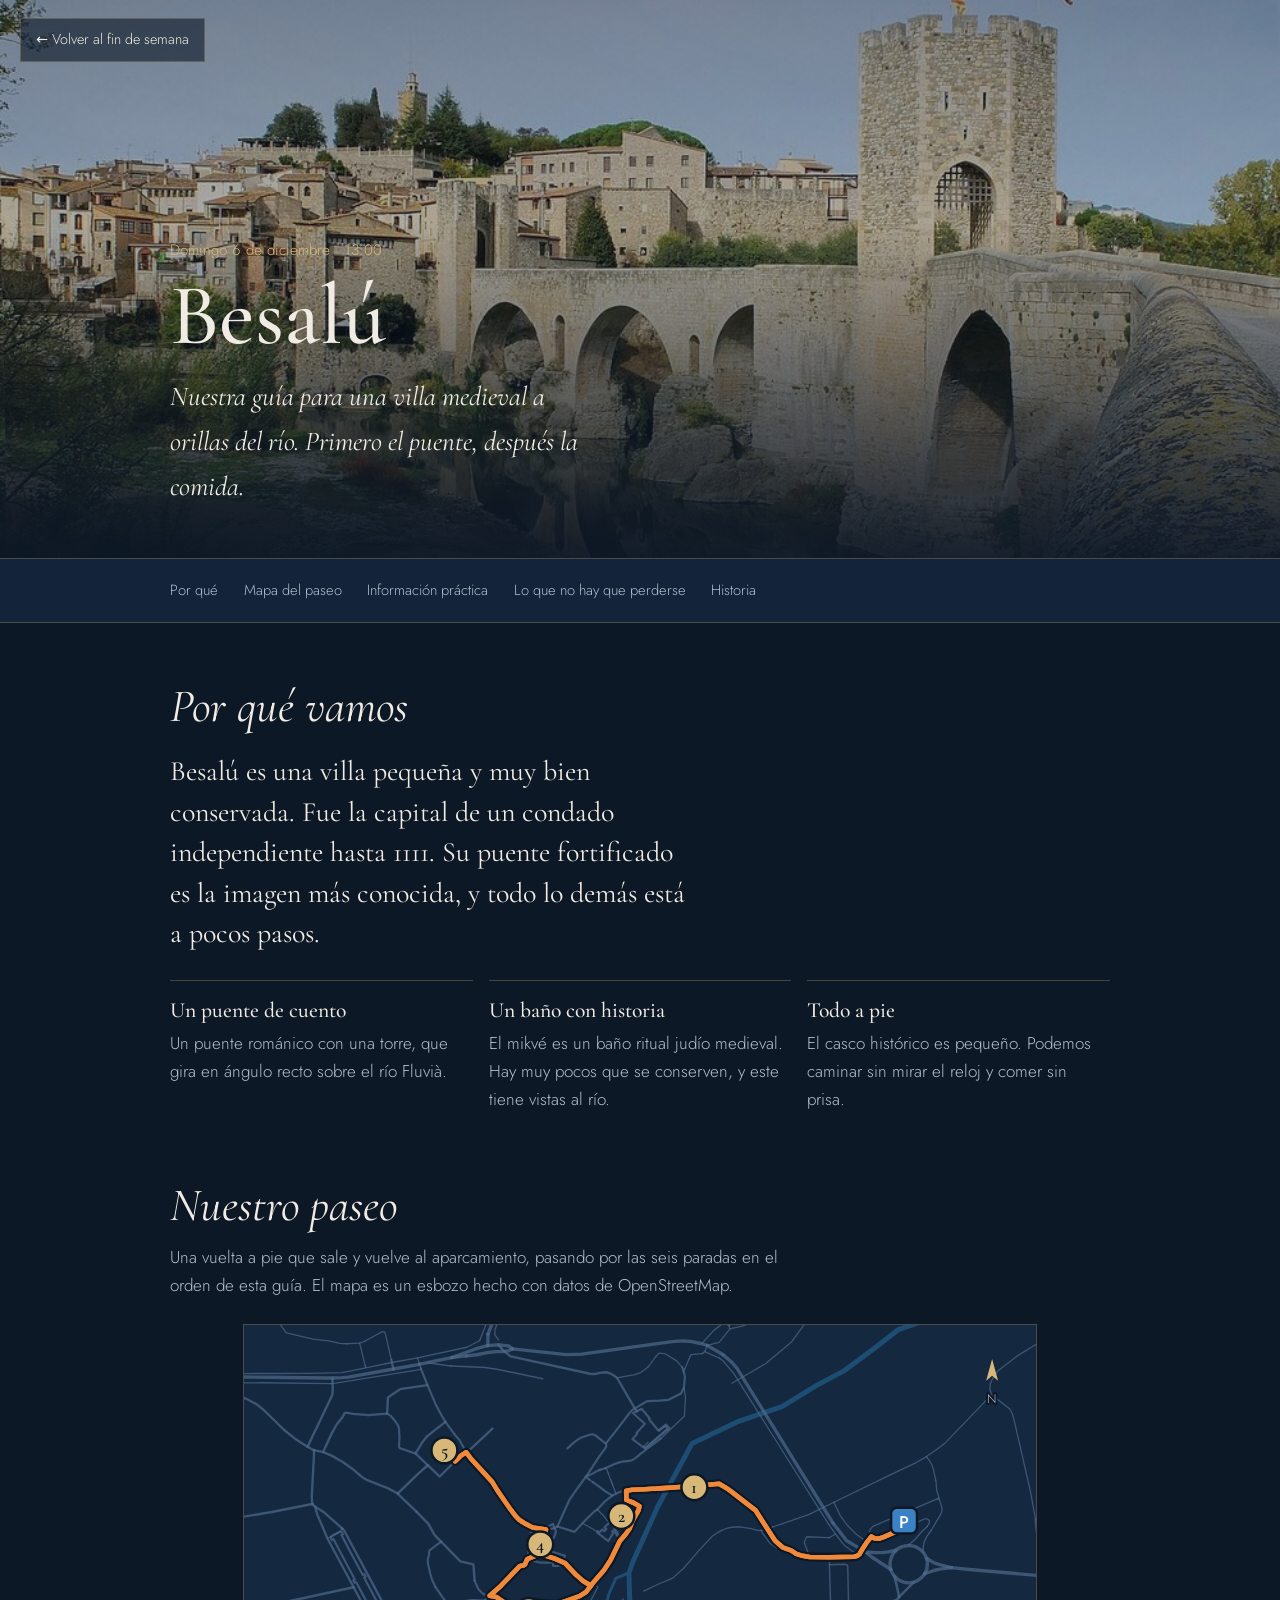
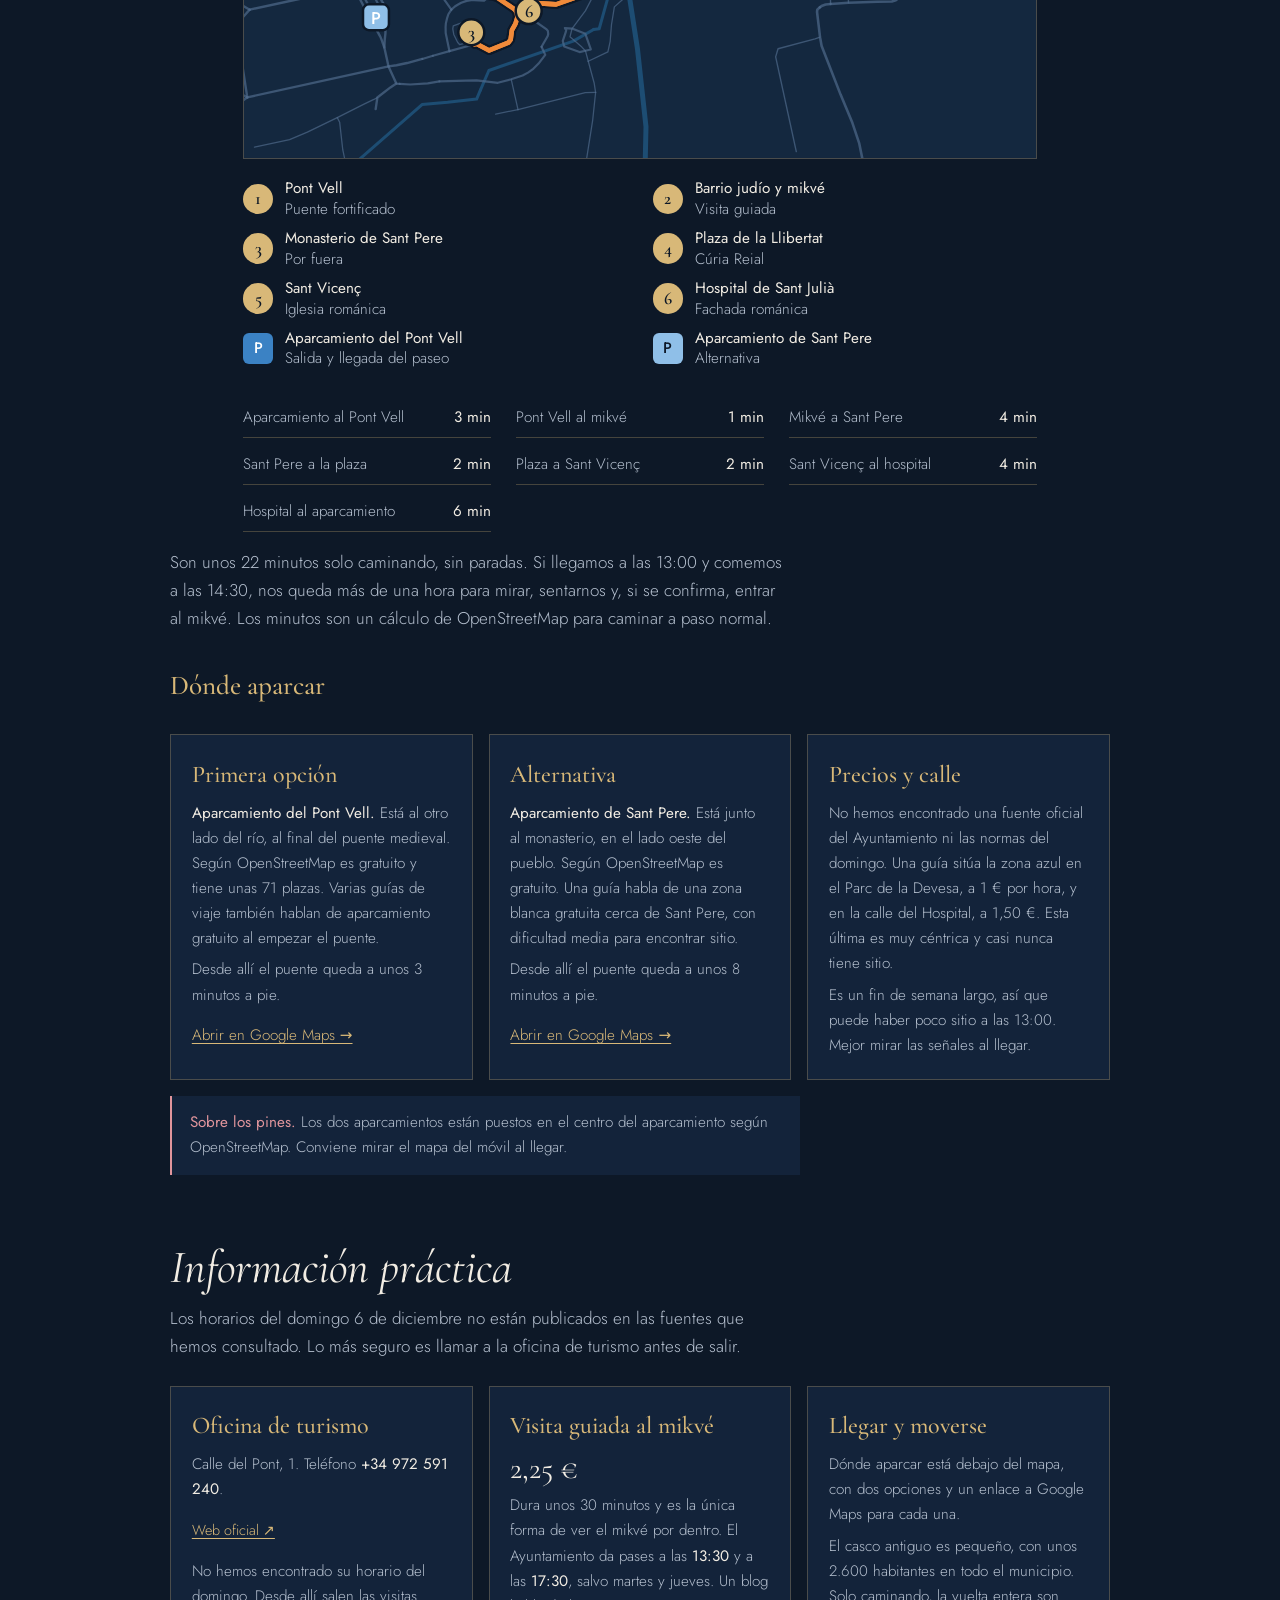
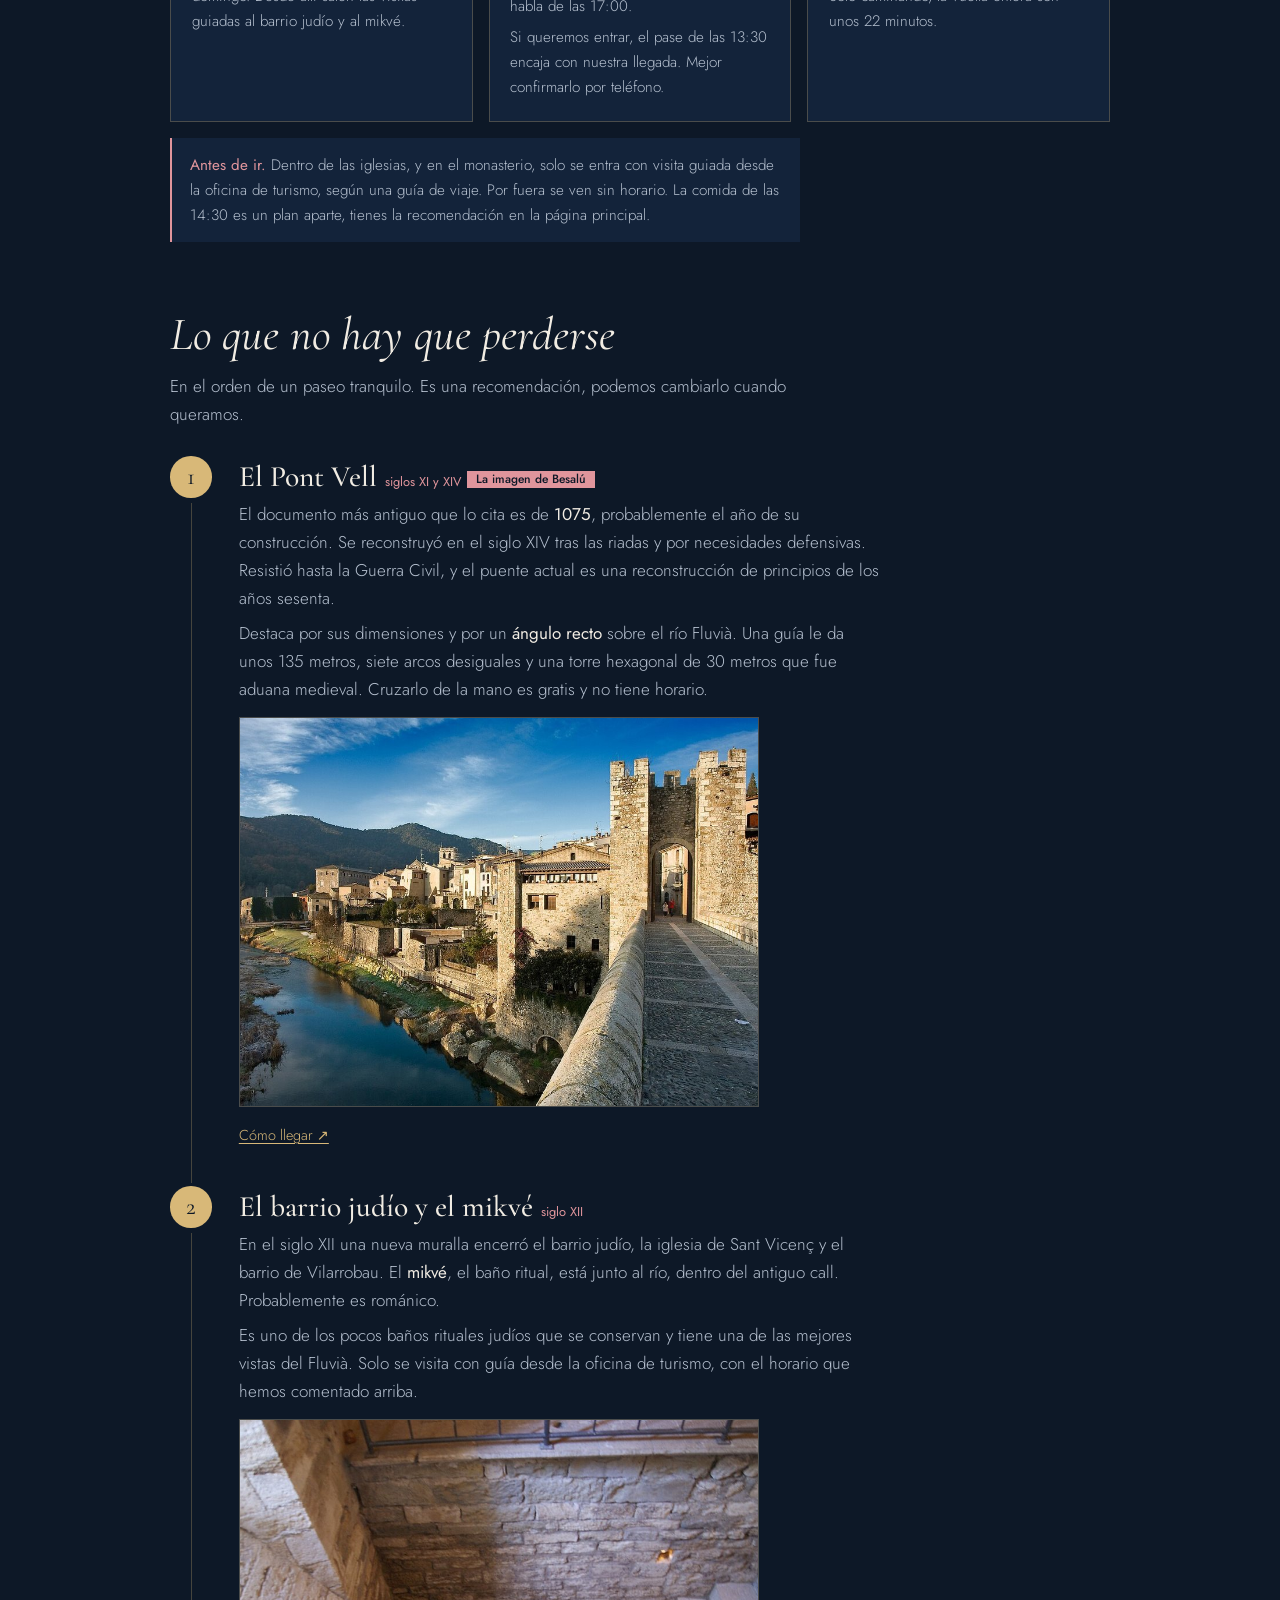
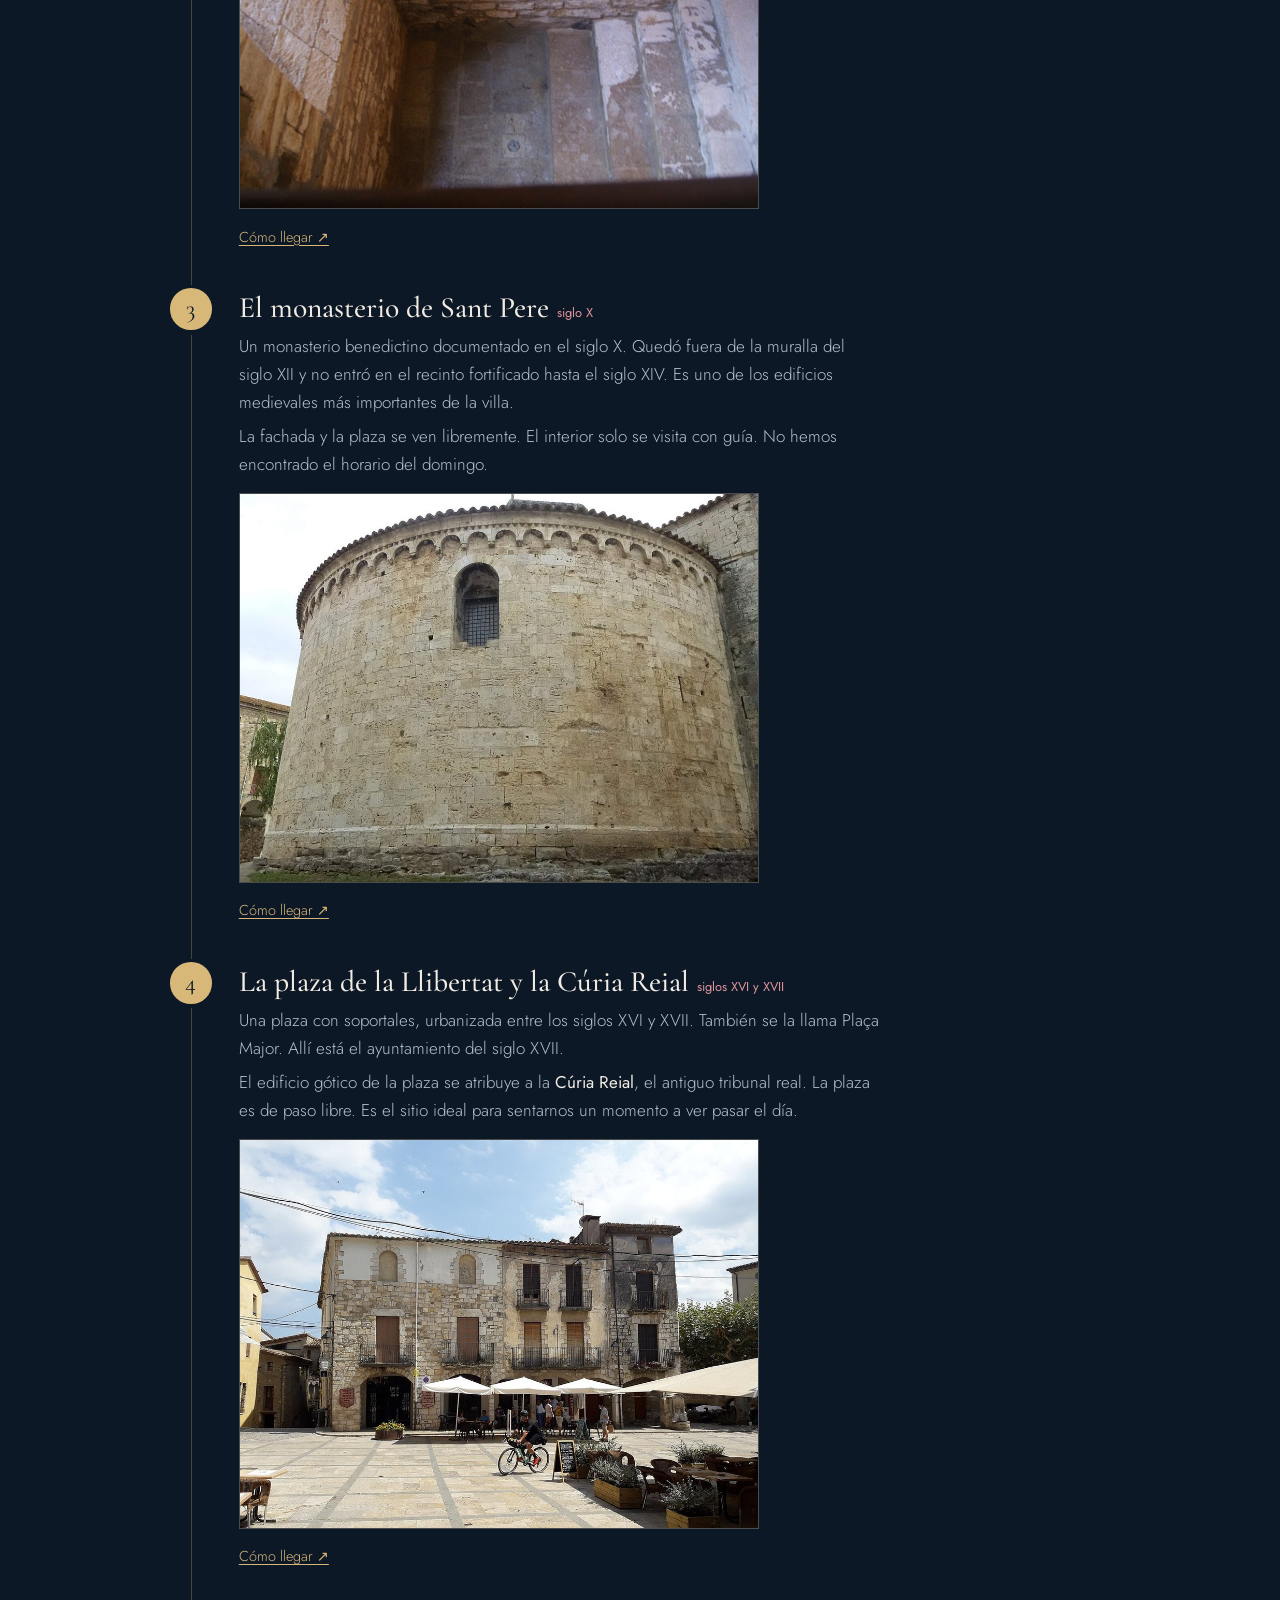
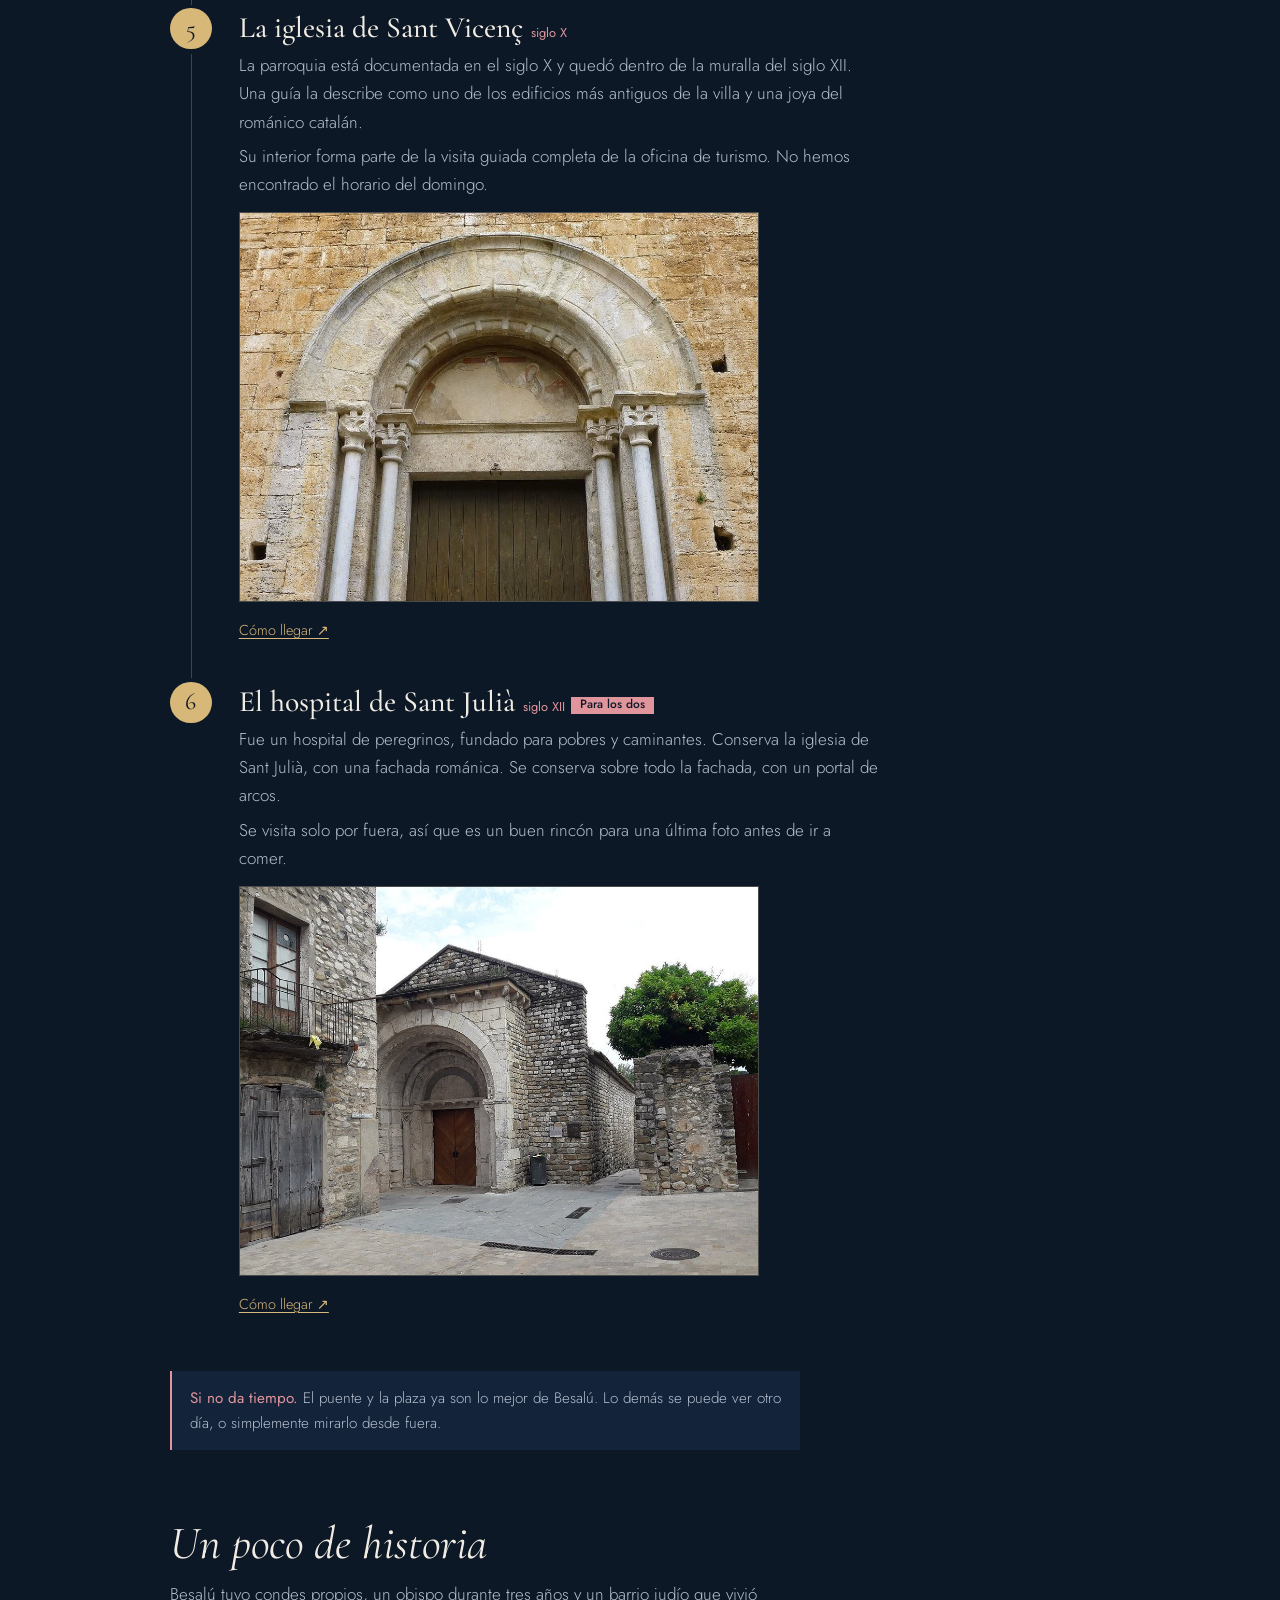
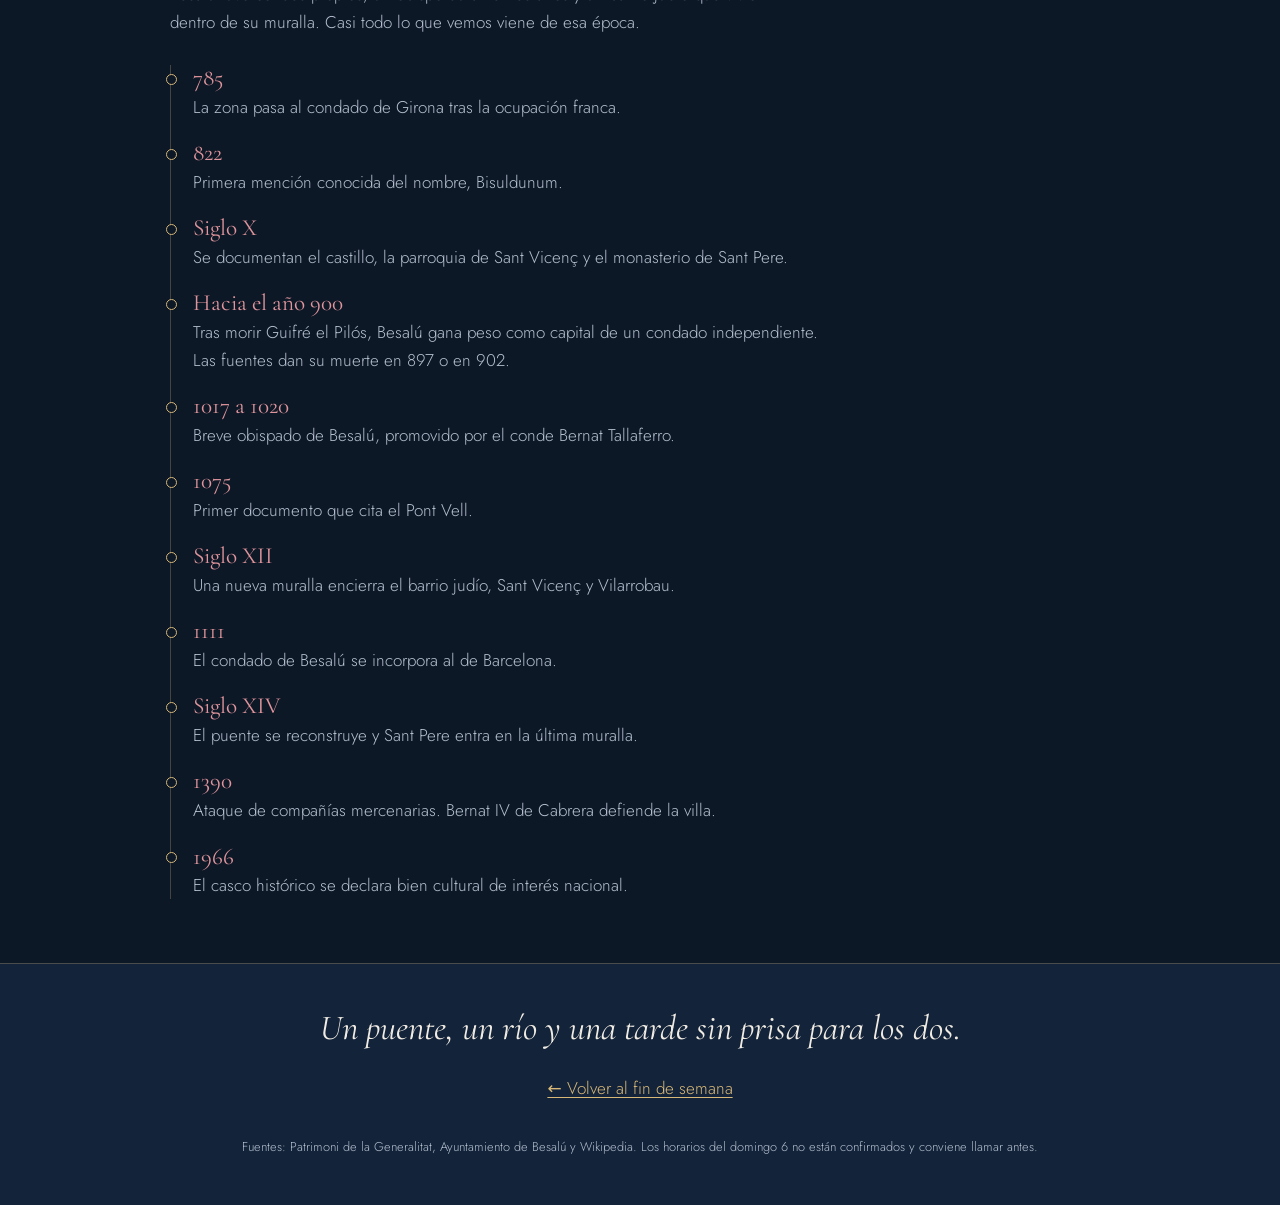
==== commit 4a8f52db: "Maps links, official sites, Lugares y enlaces and Informacion practica pages Co-Authored-By: Claude " ====
--- a/besalu.html
+++ b/besalu.html
@@ -104,6 +104,8 @@
     @keyframes rise { from { opacity: 0.001; transform: translateY(12px); } to { opacity: 1; transform: none; } }
   }
 
+.ml { display: inline-flex; align-items: center; min-height: 44px; font-size: 0.9rem; color: var(--gold); }
+
 .walk { padding-block: 3.6rem 0.6rem; }
 .walk .wrap { max-width: 980px; }
 .walkmap { display: block; width: 100%; max-width: 794px; height: auto; margin-inline: auto; border: 1px solid var(--line); background: var(--night-2); }
@@ -134,6 +136,8 @@
 .walk-key .kb { flex: none; width: 1.9rem; height: 1.9rem; border-radius: 50%; background: #d8b878; color: #0d1827; display: grid; place-items: center; font-family: var(--display); font-weight: 600; font-size: 1.1rem; }
 .walk-key .kp { flex: none; width: 1.9rem; height: 1.9rem; border-radius: 6px; background: #3b82c4; color: #fff; display: grid; place-items: center; font-weight: 500; }
 .walk-key .kp.alt { background: #8fbfe8; color: #0d1827; }
+
+.ml { display: inline-flex; align-items: center; min-height: 44px; font-size: 0.9rem; color: var(--gold); }
 
 </style>
 </head>
@@ -497,6 +501,7 @@
       <div class="card">
         <h3>Oficina de turismo</h3>
         <p>Calle del Pont, 1. Teléfono <strong>+34 972 591 240</strong>.</p>
+        <p><a class="ml" href="https://besalu.cat/oficina-de-turisme-2/" target="_blank" rel="noopener">Web oficial ↗</a></p>
         <p>No hemos encontrado su horario del domingo. Desde allí salen las visitas guiadas al barrio judío y al mikvé.</p>
       </div>
       <div class="card">
@@ -525,36 +530,42 @@
         <p>El documento más antiguo que lo cita es de <strong>1075</strong>, probablemente el año de su construcción. Se reconstruyó en el siglo XIV tras las riadas y por necesidades defensivas. Resistió hasta la Guerra Civil, y el puente actual es una reconstrucción de principios de los años sesenta.</p>
         <p>Destaca por sus dimensiones y por un <strong>ángulo recto</strong> sobre el río Fluvià. Una guía le da unos 135 metros, siete arcos desiguales y una torre hexagonal de 30 metros que fue aduana medieval. Cruzarlo de la mano es gratis y no tiene horario.</p>
         <figure class="fig"><img src="images/besalu-pont-vell.jpg" alt="El puente fortificado de Besalú con su torre sobre el río" loading="lazy"></figure>
+        <p><a class="ml" href="https://www.google.com/maps/dir/?api=1&amp;destination=Pont+Vell%2C+Besal%C3%BA" target="_blank" rel="noopener">Cómo llegar ↗</a></p>
       </div></li>
       <li><div>
         <h3>El barrio judío y el mikvé<small>siglo XII</small></h3>
         <p>En el siglo XII una nueva muralla encerró el barrio judío, la iglesia de Sant Vicenç y el barrio de Vilarrobau. El <strong>mikvé</strong>, el baño ritual, está junto al río, dentro del antiguo call. Probablemente es románico.</p>
         <p>Es uno de los pocos baños rituales judíos que se conservan y tiene una de las mejores vistas del Fluvià. Solo se visita con guía desde la oficina de turismo, con el horario que hemos comentado arriba.</p>
         <figure class="fig"><img src="images/besalu-mikve.jpg" alt="Los escalones de piedra del mikvé de Besalú, un baño ritual judío medieval" loading="lazy"></figure>
+        <p><a class="ml" href="https://www.google.com/maps/dir/?api=1&amp;destination=Mikv%C3%A9+de+Besal%C3%BA" target="_blank" rel="noopener">Cómo llegar ↗</a></p>
       </div></li>
       <li><div>
         <h3>El monasterio de Sant Pere<small>siglo X</small></h3>
         <p>Un monasterio benedictino documentado en el siglo X. Quedó fuera de la muralla del siglo XII y no entró en el recinto fortificado hasta el siglo XIV. Es uno de los edificios medievales más importantes de la villa.</p>
         <p>La fachada y la plaza se ven libremente. El interior solo se visita con guía. No hemos encontrado el horario del domingo.</p>
         <figure class="fig"><img src="images/besalu-sant-pere.jpg" alt="El ábside románico del monasterio de Sant Pere de Besalú" loading="lazy"></figure>
+        <p><a class="ml" href="https://www.google.com/maps/dir/?api=1&amp;destination=Monestir+de+Sant+Pere%2C+Besal%C3%BA" target="_blank" rel="noopener">Cómo llegar ↗</a></p>
       </div></li>
       <li><div>
         <h3>La plaza de la Llibertat y la Cúria Reial<small>siglos XVI y XVII</small></h3>
         <p>Una plaza con soportales, urbanizada entre los siglos XVI y XVII. También se la llama Plaça Major. Allí está el ayuntamiento del siglo XVII.</p>
         <p>El edificio gótico de la plaza se atribuye a la <strong>Cúria Reial</strong>, el antiguo tribunal real. La plaza es de paso libre. Es el sitio ideal para sentarnos un momento a ver pasar el día.</p>
         <figure class="fig"><img src="images/besalu-placa.jpg" alt="La plaza porticada de Besalú con sus arcos de piedra" loading="lazy"></figure>
+        <p><a class="ml" href="https://www.google.com/maps/dir/?api=1&amp;destination=Pla%C3%A7a+de+la+Llibertat%2C+Besal%C3%BA" target="_blank" rel="noopener">Cómo llegar ↗</a></p>
       </div></li>
       <li><div>
         <h3>La iglesia de Sant Vicenç<small>siglo X</small></h3>
         <p>La parroquia está documentada en el siglo X y quedó dentro de la muralla del siglo XII. Una guía la describe como uno de los edificios más antiguos de la villa y una joya del románico catalán.</p>
         <p>Su interior forma parte de la visita guiada completa de la oficina de turismo. No hemos encontrado el horario del domingo.</p>
         <figure class="fig"><img src="images/besalu-sant-vicenc.jpg" alt="La iglesia románica de Sant Vicenç de Besalú" loading="lazy"></figure>
+        <p><a class="ml" href="https://www.google.com/maps/dir/?api=1&amp;destination=Esgl%C3%A9sia+de+Sant+Vicen%C3%A7%2C+Besal%C3%BA" target="_blank" rel="noopener">Cómo llegar ↗</a></p>
       </div></li>
       <li><div>
         <h3>El hospital de Sant Julià<small>siglo XII</small><span class="tag">Para los dos</span></h3>
         <p>Fue un hospital de peregrinos, fundado para pobres y caminantes. Conserva la iglesia de Sant Julià, con una fachada románica. Se conserva sobre todo la fachada, con un portal de arcos.</p>
         <p>Se visita solo por fuera, así que es un buen rincón para una última foto antes de ir a comer.</p>
         <figure class="fig"><img src="images/besalu-hospital.jpg" alt="La fachada románica del hospital de Sant Julià en Besalú" loading="lazy"></figure>
+        <p><a class="ml" href="https://www.google.com/maps/dir/?api=1&amp;destination=Antic+hospital+de+Sant+Juli%C3%A0%2C+Besal%C3%BA" target="_blank" rel="noopener">Cómo llegar ↗</a></p>
       </div></li>
     </ol>
     <div class="note"><b>Si no da tiempo.</b> El puente y la plaza ya son lo mejor de Besalú. Lo demás se puede ver otro día, o simplemente mirarlo desde fuera.</div>
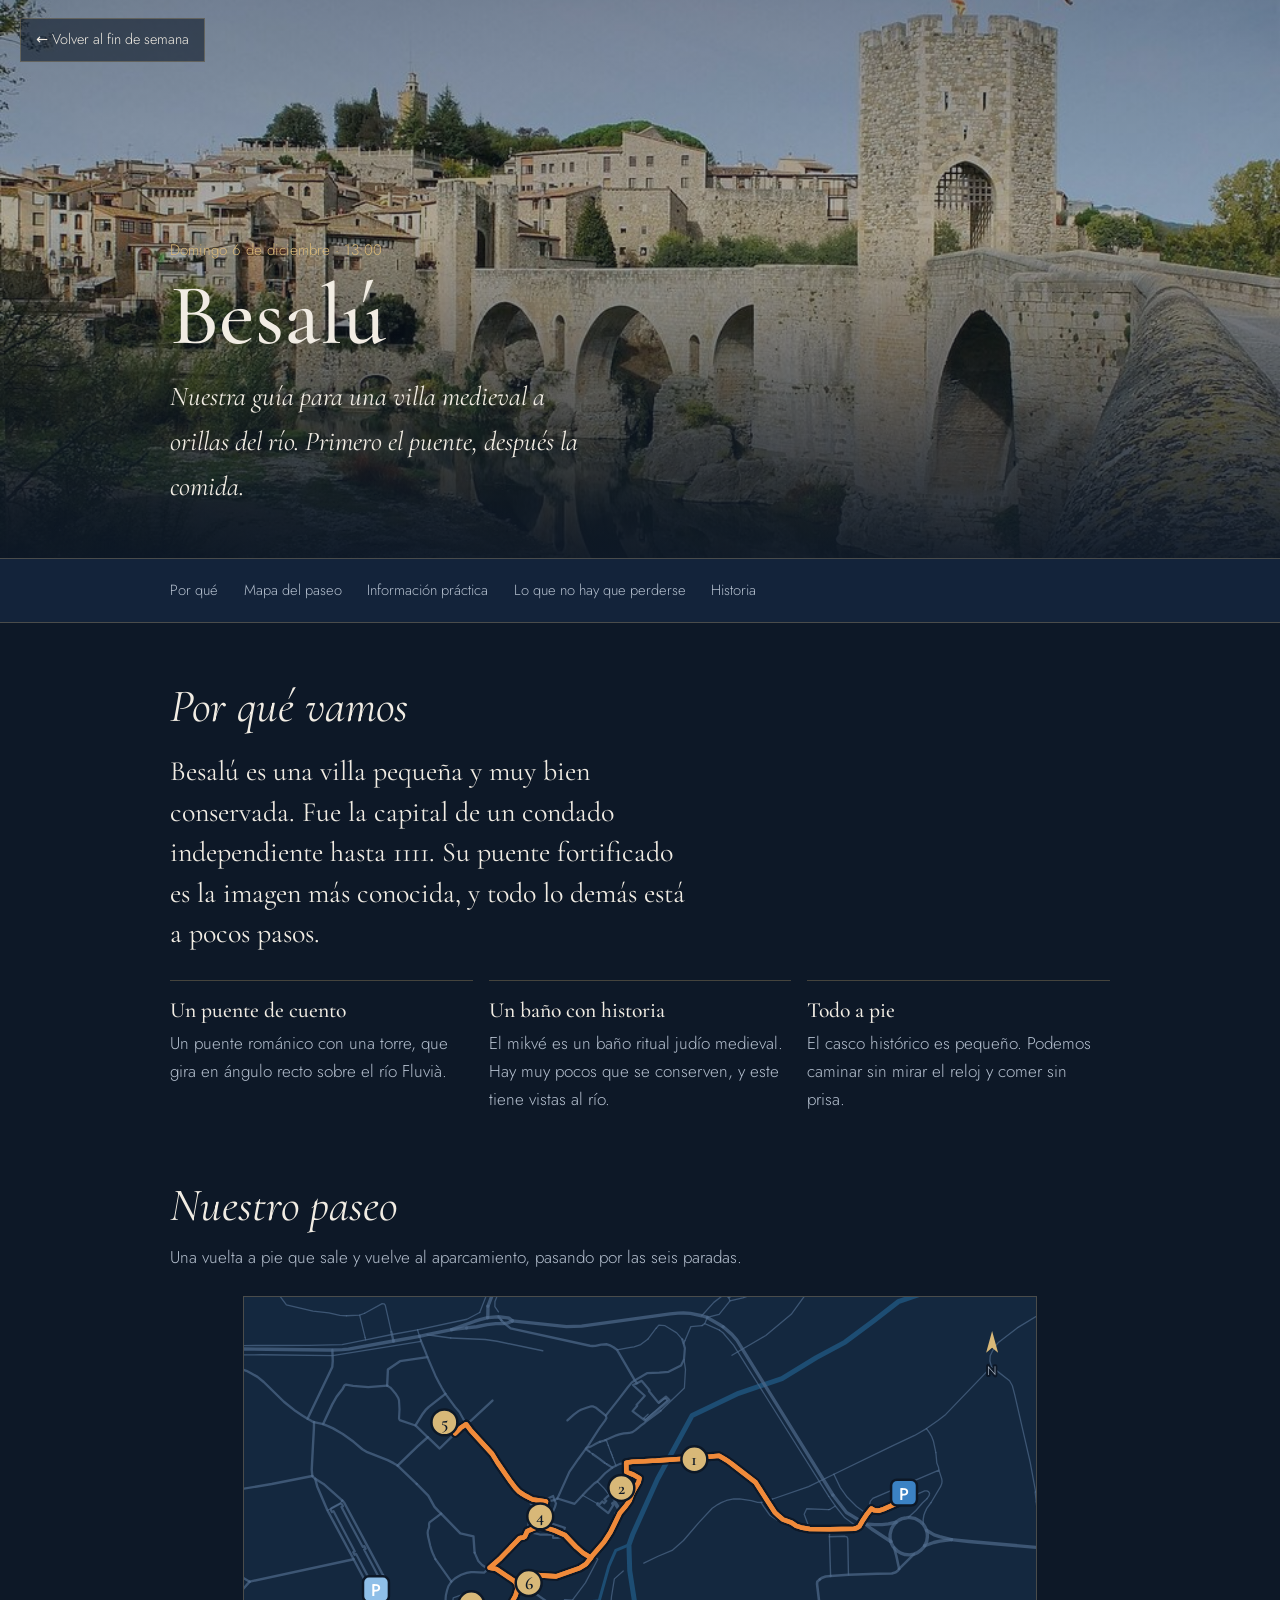
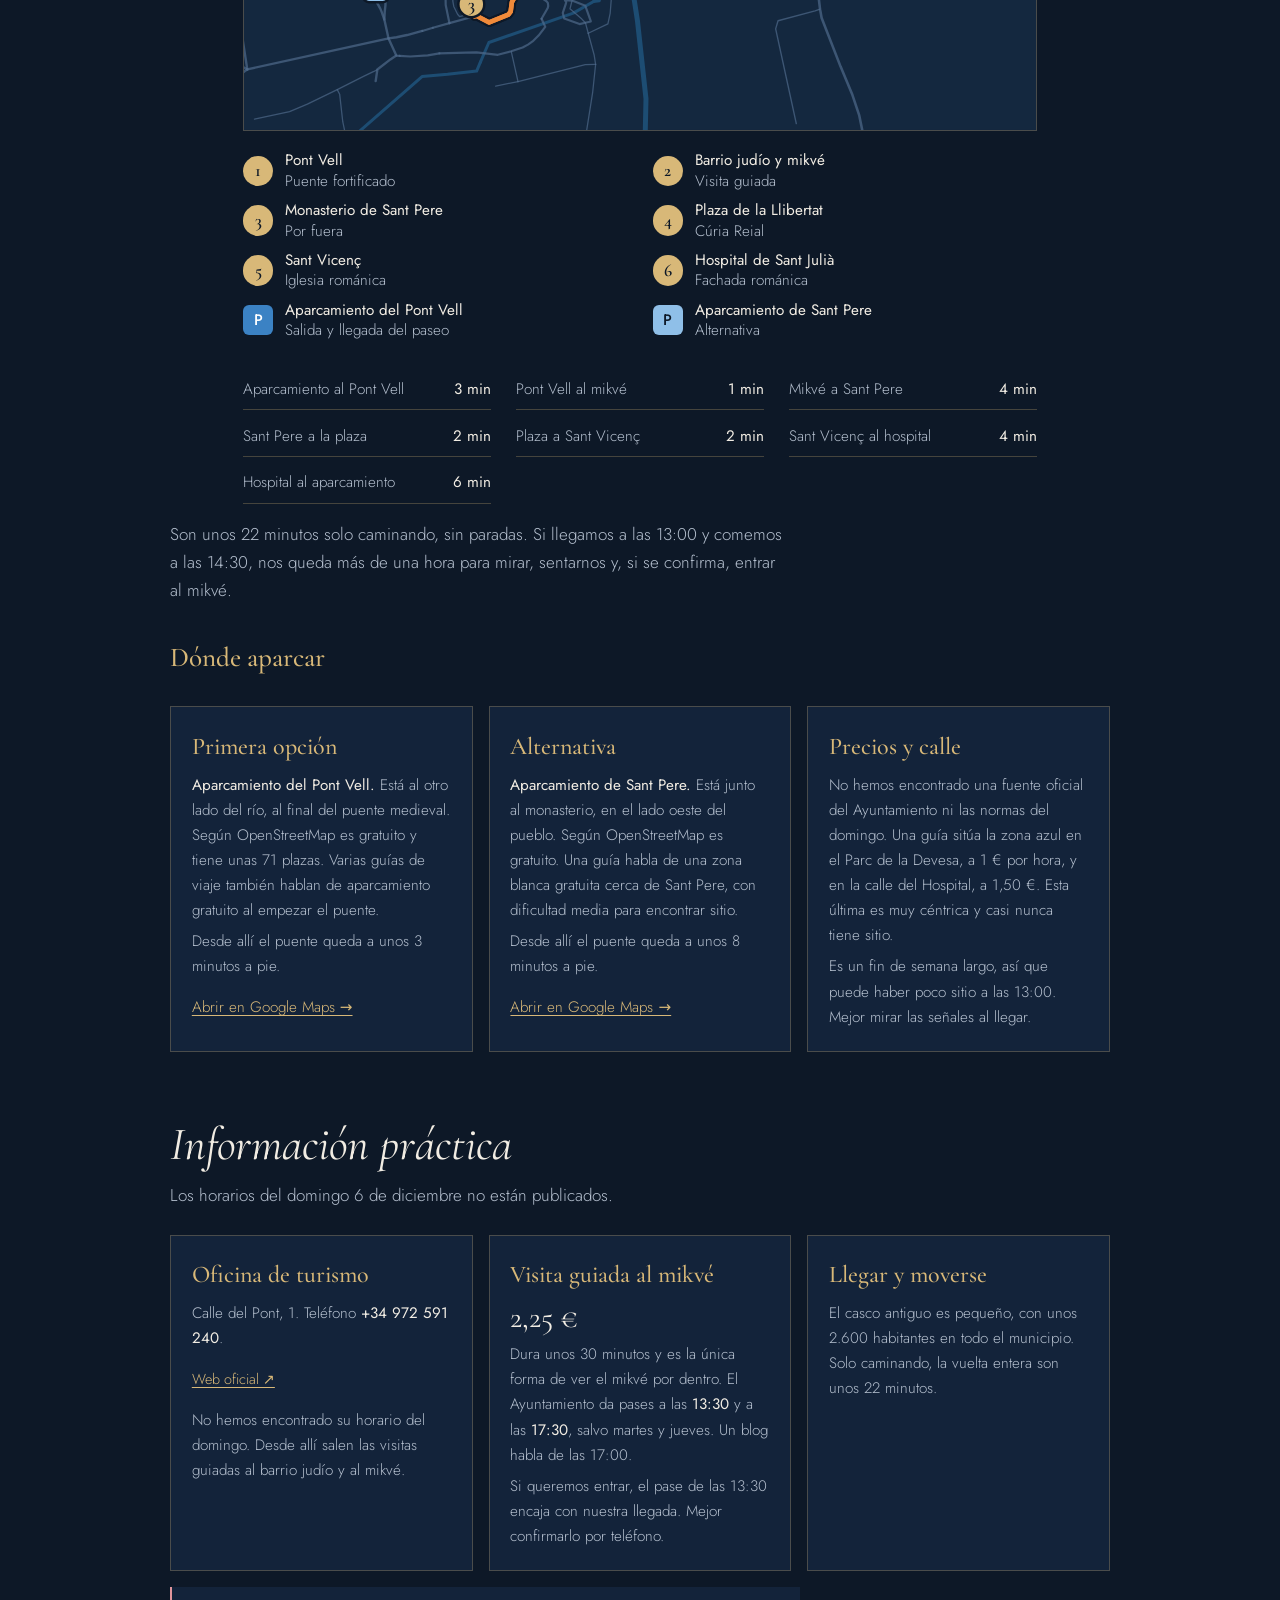
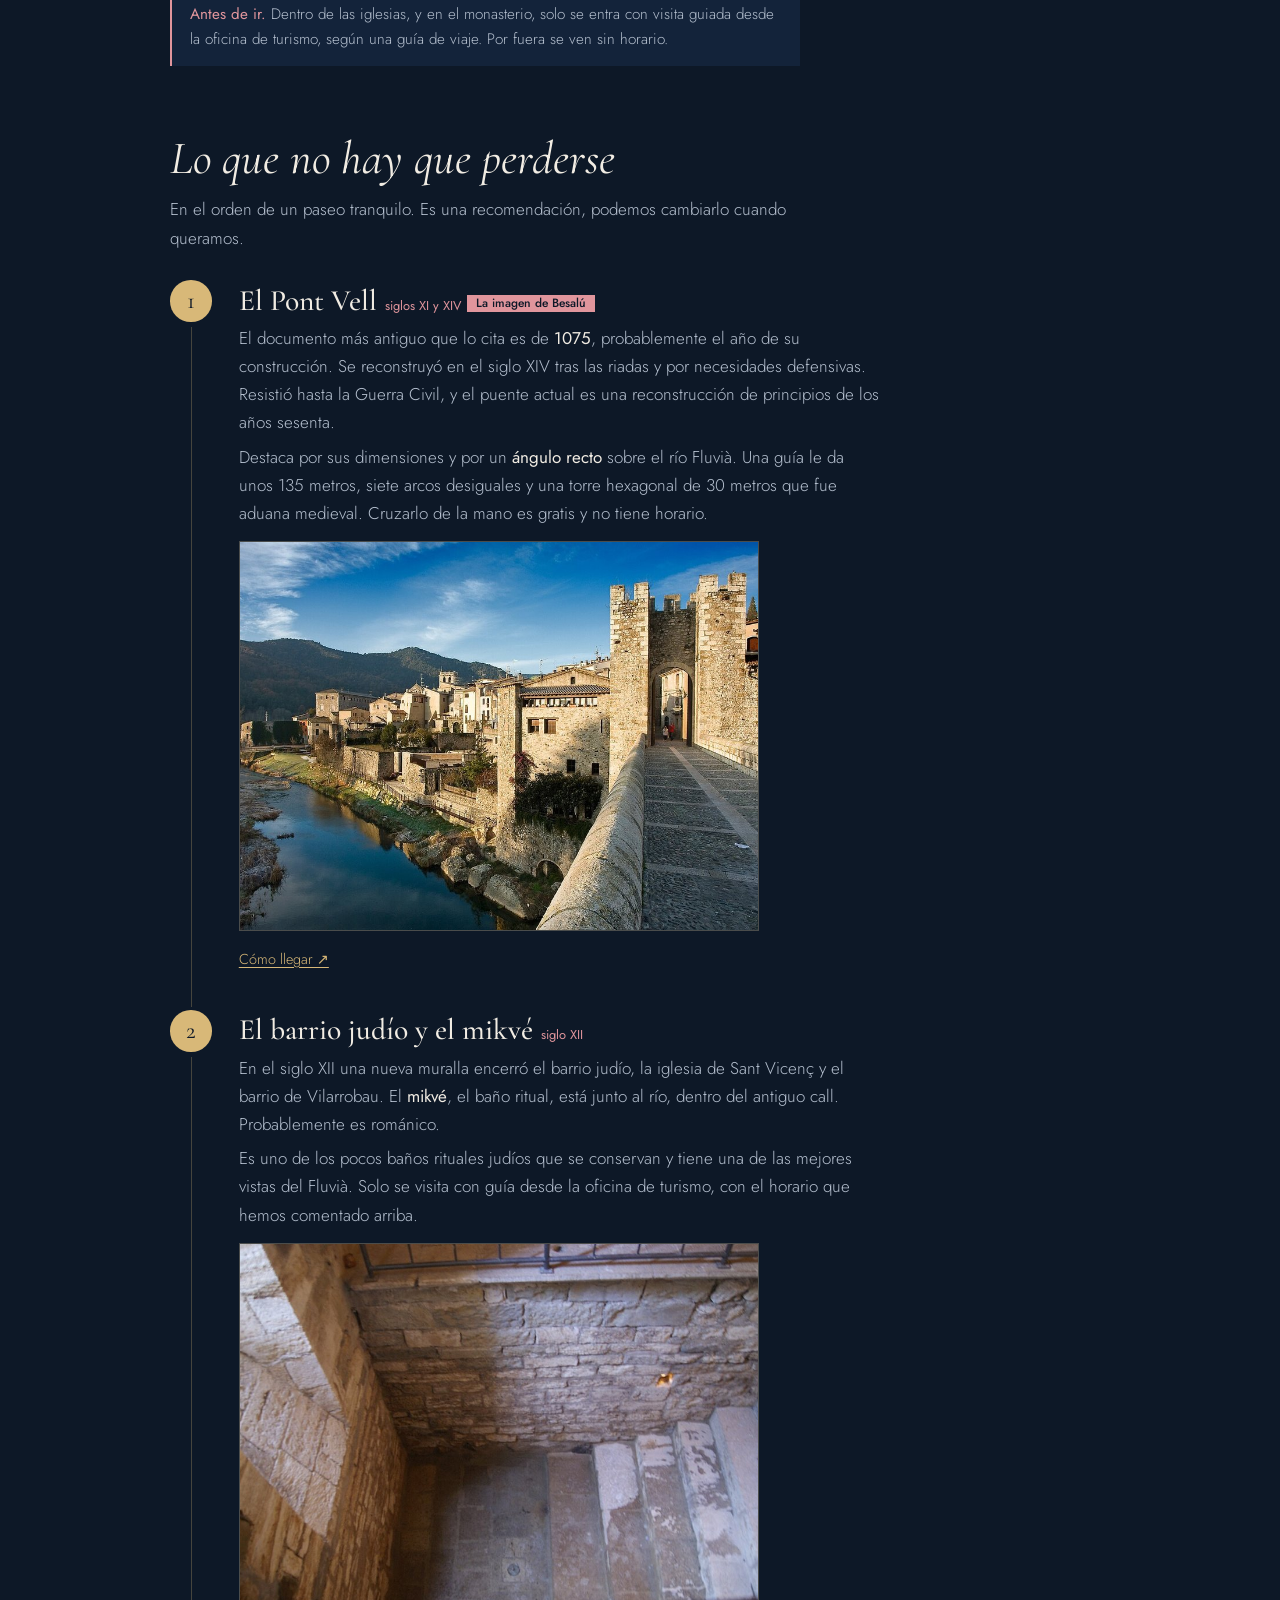
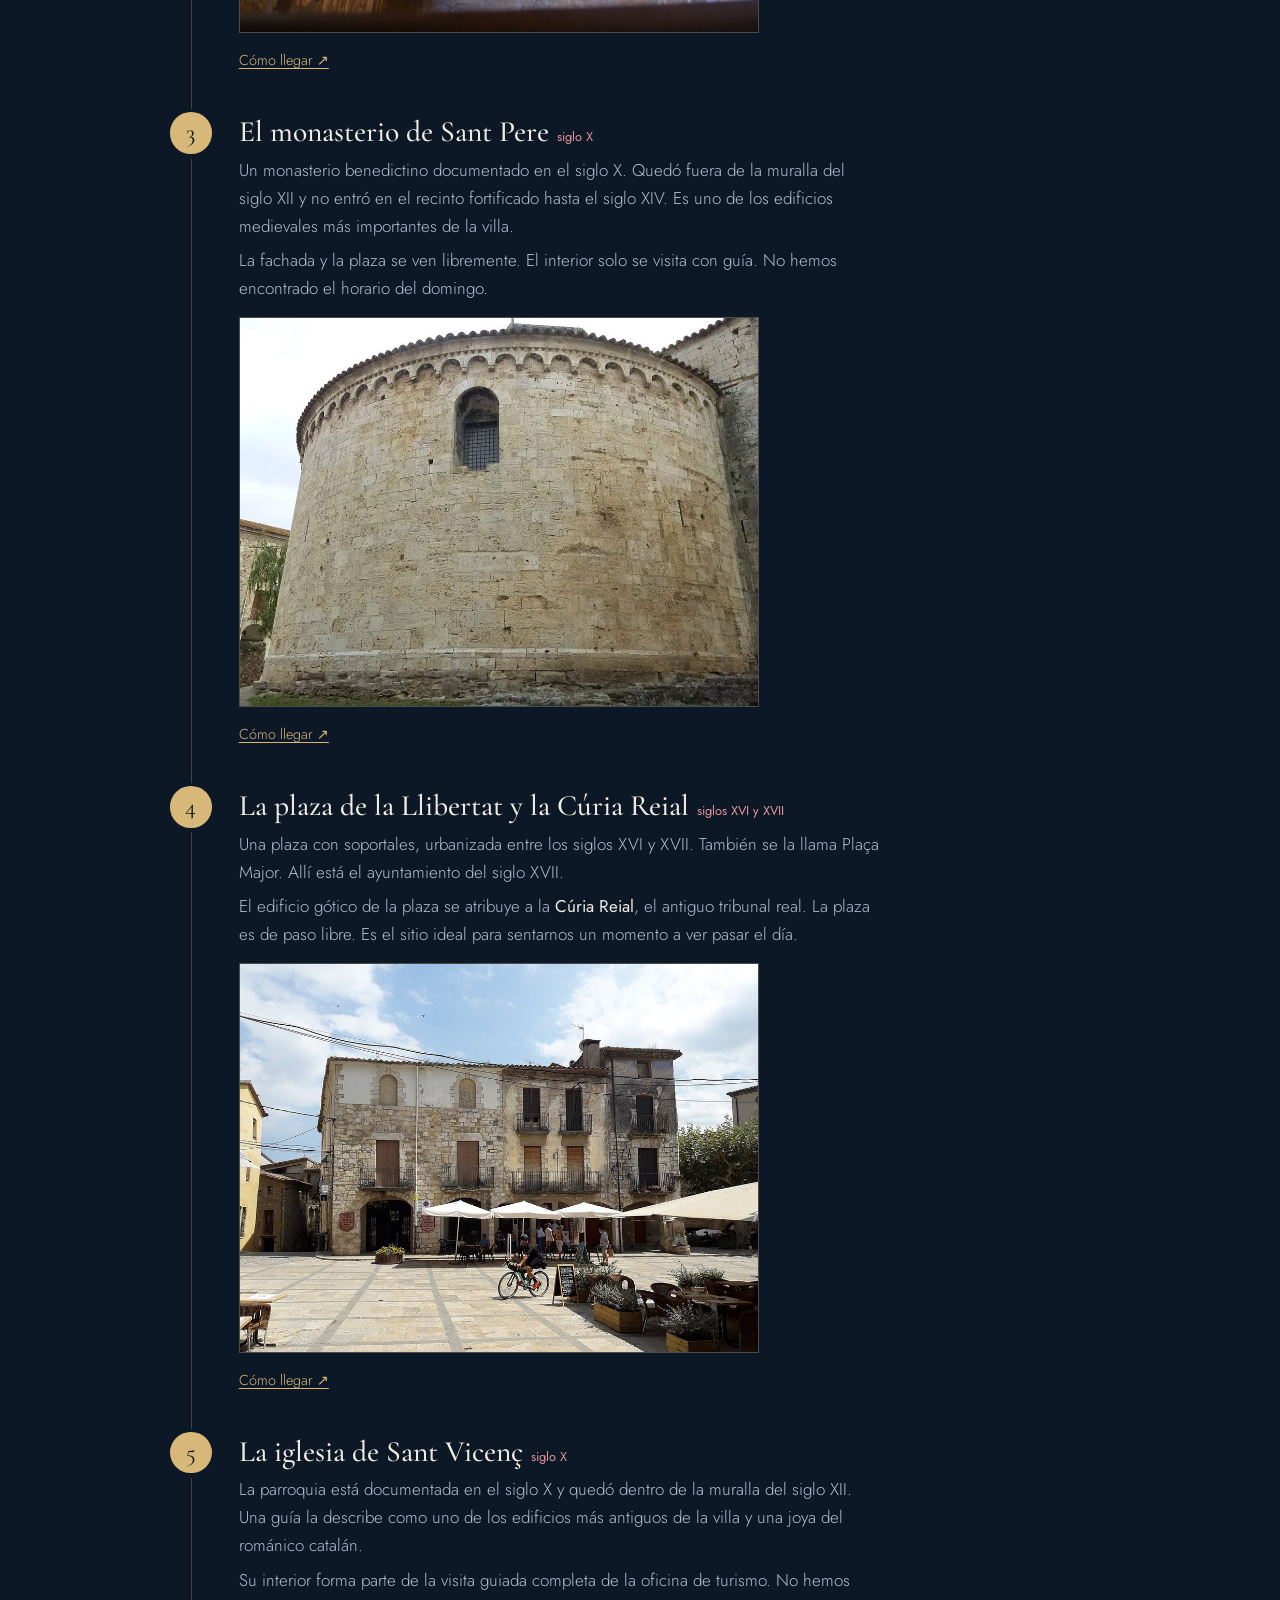
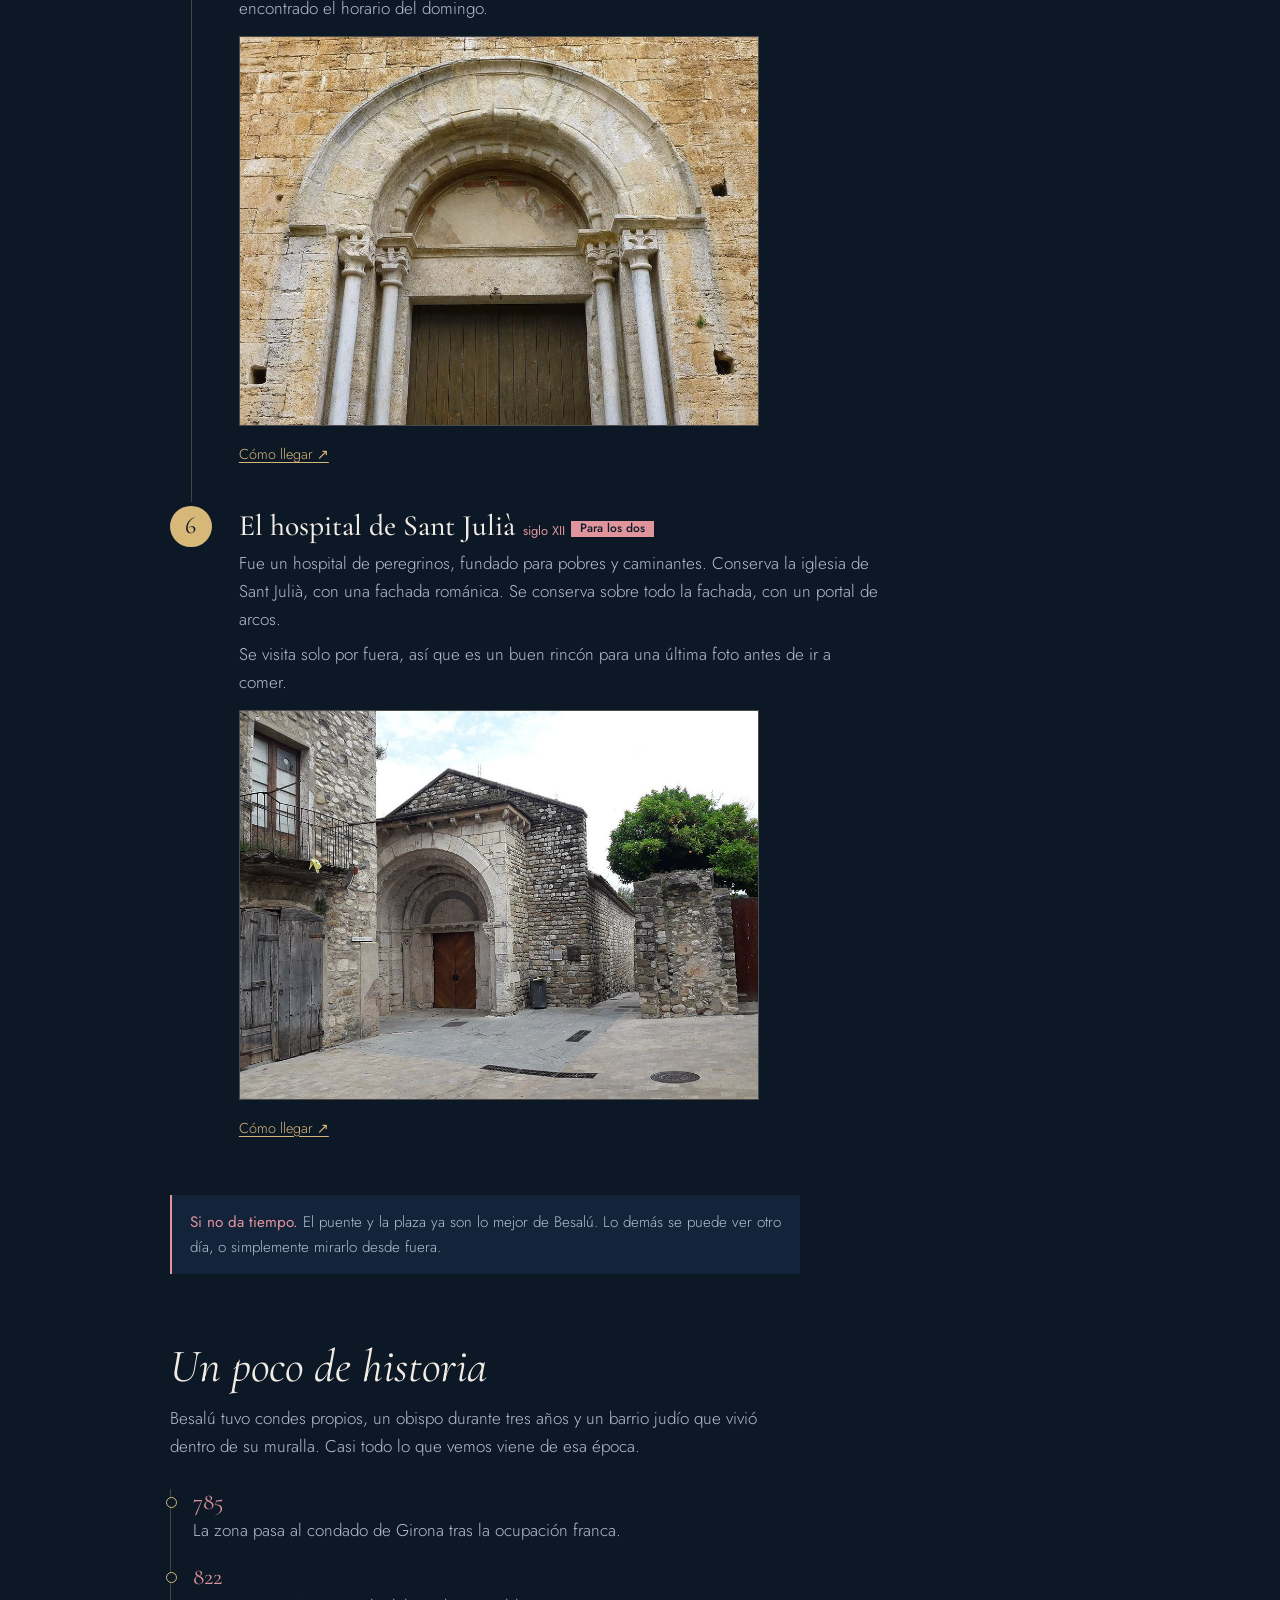
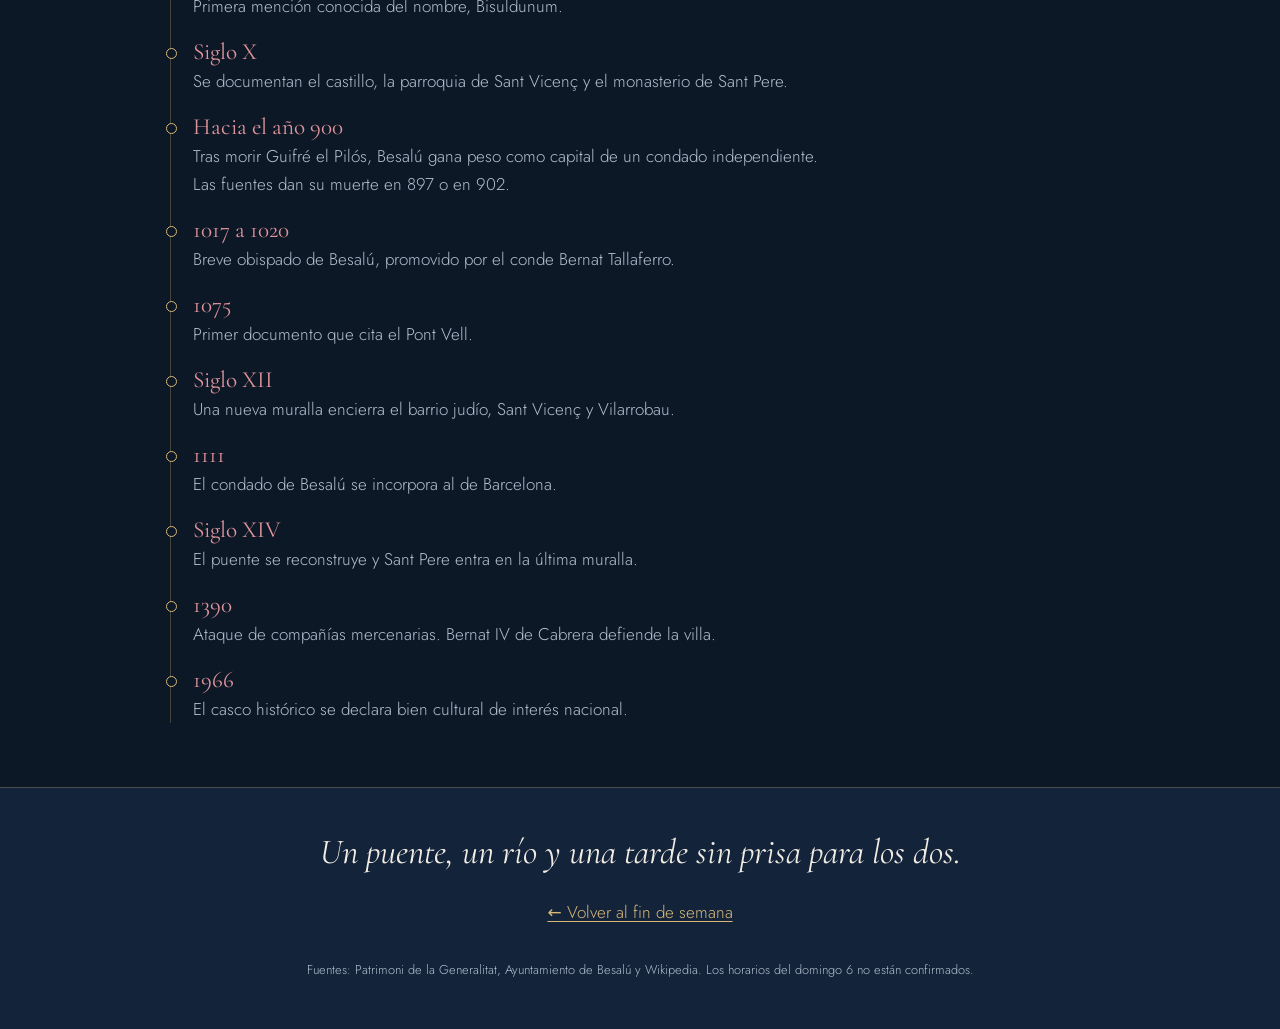
==== commit 6abe2d4c: "Merge Lugares into Informacion practica, remove how-to text Co-Authored-By: Claude Sonnet 5.5 <norep" ====
--- a/besalu.html
+++ b/besalu.html
@@ -178,7 +178,7 @@
 <section class="band walk" id="mapa">
   <div class="wrap">
     <h2>Nuestro paseo</h2>
-    <p class="lead">Una vuelta a pie que sale y vuelve al aparcamiento, pasando por las seis paradas en el orden de esta guía. El mapa es un esbozo hecho con datos de OpenStreetMap.</p>
+    <p class="lead">Una vuelta a pie que sale y vuelve al aparcamiento, pasando por las seis paradas.</p>
     <div style="margin-top:1.6rem"><svg class="walkmap" viewBox="0 0 794 434" role="img" aria-labelledby="gmt gmd" xmlns="http://www.w3.org/2000/svg">
 <title id="gmt">Mapa del paseo por el casco antiguo de Besalú</title><desc id="gmd">Recorrido a pie desde el aparcamiento junto al Pont Vell por el puente, el mikvé, Sant Pere, la plaza, Sant Vicenç y el hospital de Sant Julià, y de vuelta al aparcamiento.</desc>
 <defs><clipPath id="gframe"><rect width="794" height="434"/></clipPath></defs><g clip-path="url(#gframe)">
@@ -468,7 +468,7 @@
       <li>Sant Vicenç al hospital <b>4 min</b></li>
       <li>Hospital al aparcamiento <b>6 min</b></li>
     </ul>
-    <p class="lead" style="margin-top:1rem">Son unos 22 minutos solo caminando, sin paradas. Si llegamos a las 13:00 y comemos a las 14:30, nos queda más de una hora para mirar, sentarnos y, si se confirma, entrar al mikvé. Los minutos son un cálculo de OpenStreetMap para caminar a paso normal.</p>
+    <p class="lead" style="margin-top:1rem">Son unos 22 minutos solo caminando, sin paradas. Si llegamos a las 13:00 y comemos a las 14:30, nos queda más de una hora para mirar, sentarnos y, si se confirma, entrar al mikvé.</p>
     <h3 style="font-size:1.7rem;margin-top:2rem;color:var(--gold)">Dónde aparcar</h3>
     <div class="cards">
       <div class="card">
@@ -489,14 +489,13 @@
         <p>Es un fin de semana largo, así que puede haber poco sitio a las 13:00. Mejor mirar las señales al llegar.</p>
       </div>
     </div>
-    <div class="note"><b>Sobre los pines.</b> Los dos aparcamientos están puestos en el centro del aparcamiento según OpenStreetMap. Conviene mirar el mapa del móvil al llegar.</div>
   </div>
 </section>
 
 <section class="band" id="practico">
   <div class="wrap">
     <h2>Información práctica</h2>
-    <p class="lead">Los horarios del domingo 6 de diciembre no están publicados en las fuentes que hemos consultado. Lo más seguro es llamar a la oficina de turismo antes de salir.</p>
+    <p class="lead">Los horarios del domingo 6 de diciembre no están publicados.</p>
     <div class="cards">
       <div class="card">
         <h3>Oficina de turismo</h3>
@@ -512,11 +511,10 @@
       </div>
       <div class="card">
         <h3>Llegar y moverse</h3>
-        <p>Dónde aparcar está debajo del mapa, con dos opciones y un enlace a Google Maps para cada una.</p>
         <p>El casco antiguo es pequeño, con unos 2.600 habitantes en todo el municipio. Solo caminando, la vuelta entera son unos 22 minutos.</p>
       </div>
     </div>
-    <div class="note"><b>Antes de ir.</b> Dentro de las iglesias, y en el monasterio, solo se entra con visita guiada desde la oficina de turismo, según una guía de viaje. Por fuera se ven sin horario. La comida de las 14:30 es un plan aparte, tienes la recomendación en la página principal.</div>
+    <div class="note"><b>Antes de ir.</b> Dentro de las iglesias, y en el monasterio, solo se entra con visita guiada desde la oficina de turismo, según una guía de viaje. Por fuera se ven sin horario.</div>
   </div>
 </section>
 
@@ -596,7 +594,7 @@
   <div class="wrap">
     <p class="big">Un puente, un río y una tarde sin prisa para los dos.</p>
     <a class="home" href="index.html">← Volver al fin de semana</a>
-    <p class="src">Fuentes: Patrimoni de la Generalitat, Ayuntamiento de Besalú y Wikipedia. Los horarios del domingo 6 no están confirmados y conviene llamar antes.</p>
+    <p class="src">Fuentes: Patrimoni de la Generalitat, Ayuntamiento de Besalú y Wikipedia. Los horarios del domingo 6 no están confirmados.</p>
   </div>
 </footer>
 
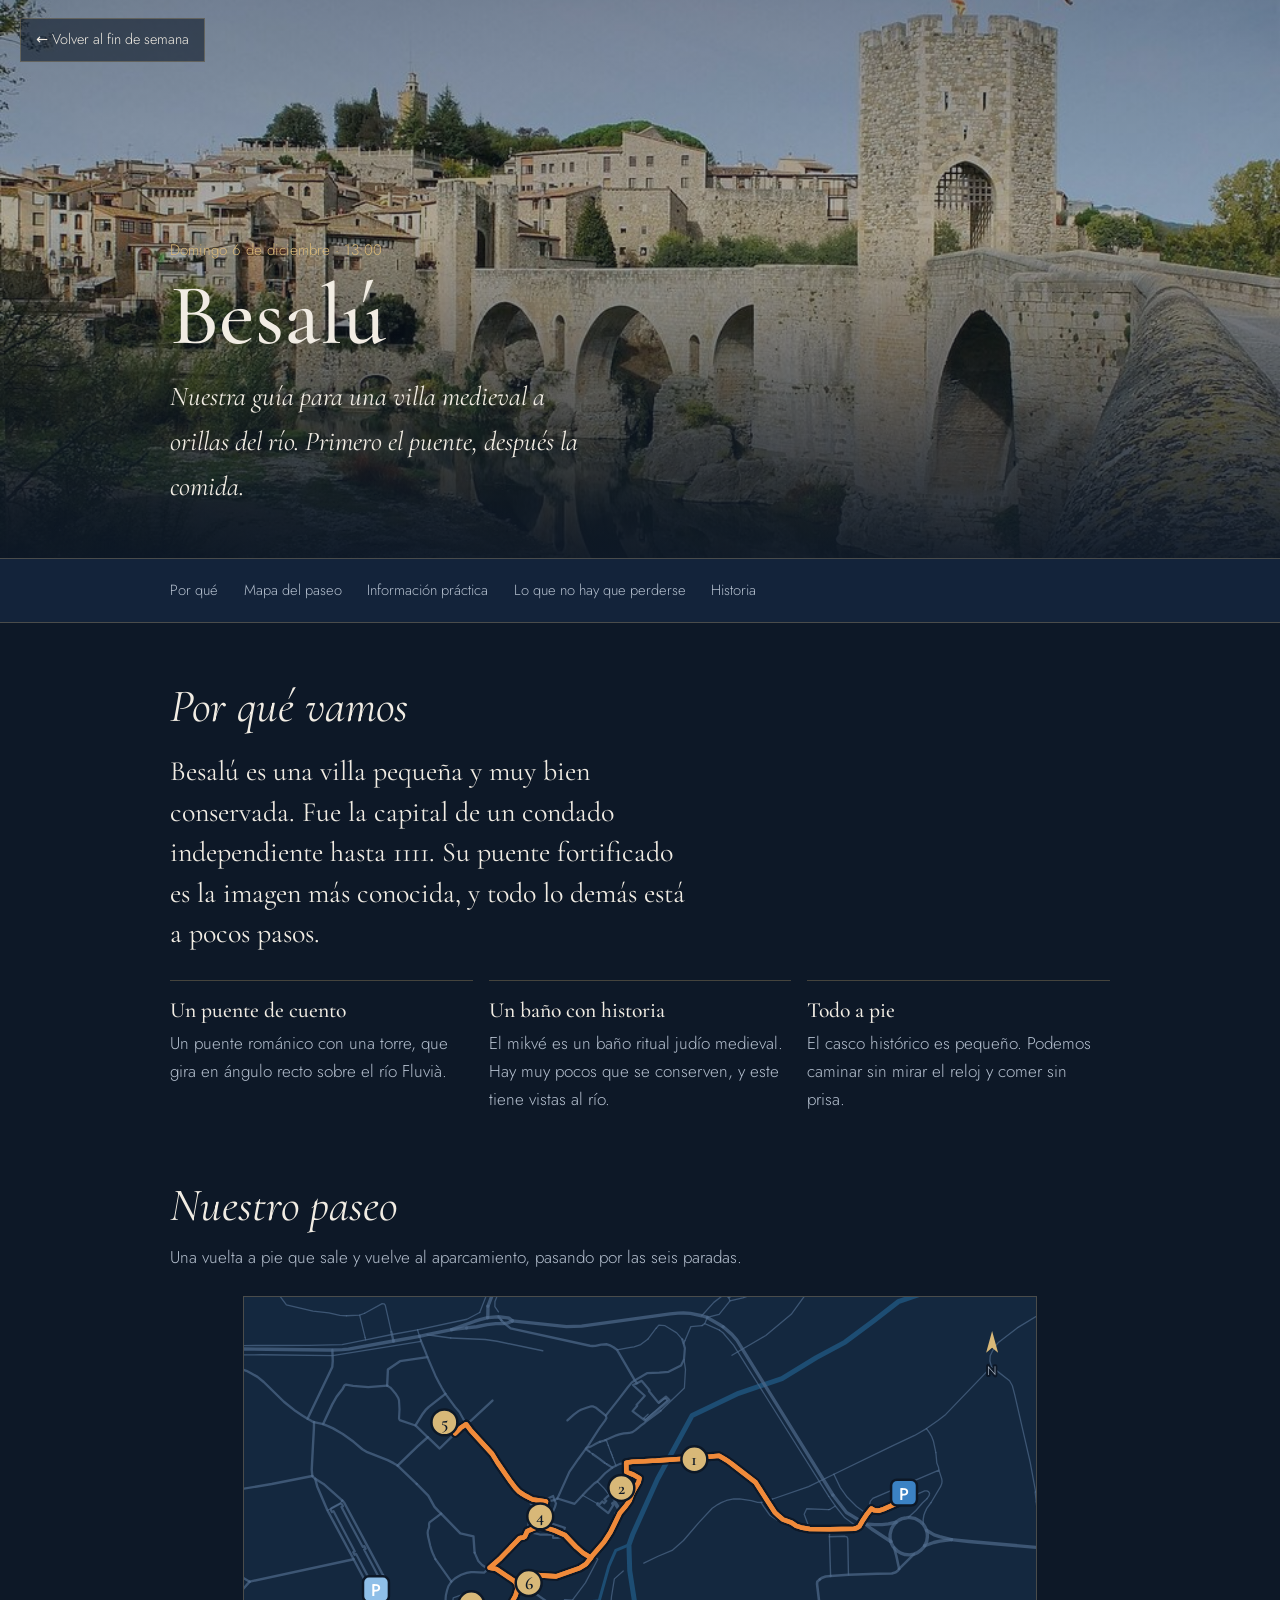
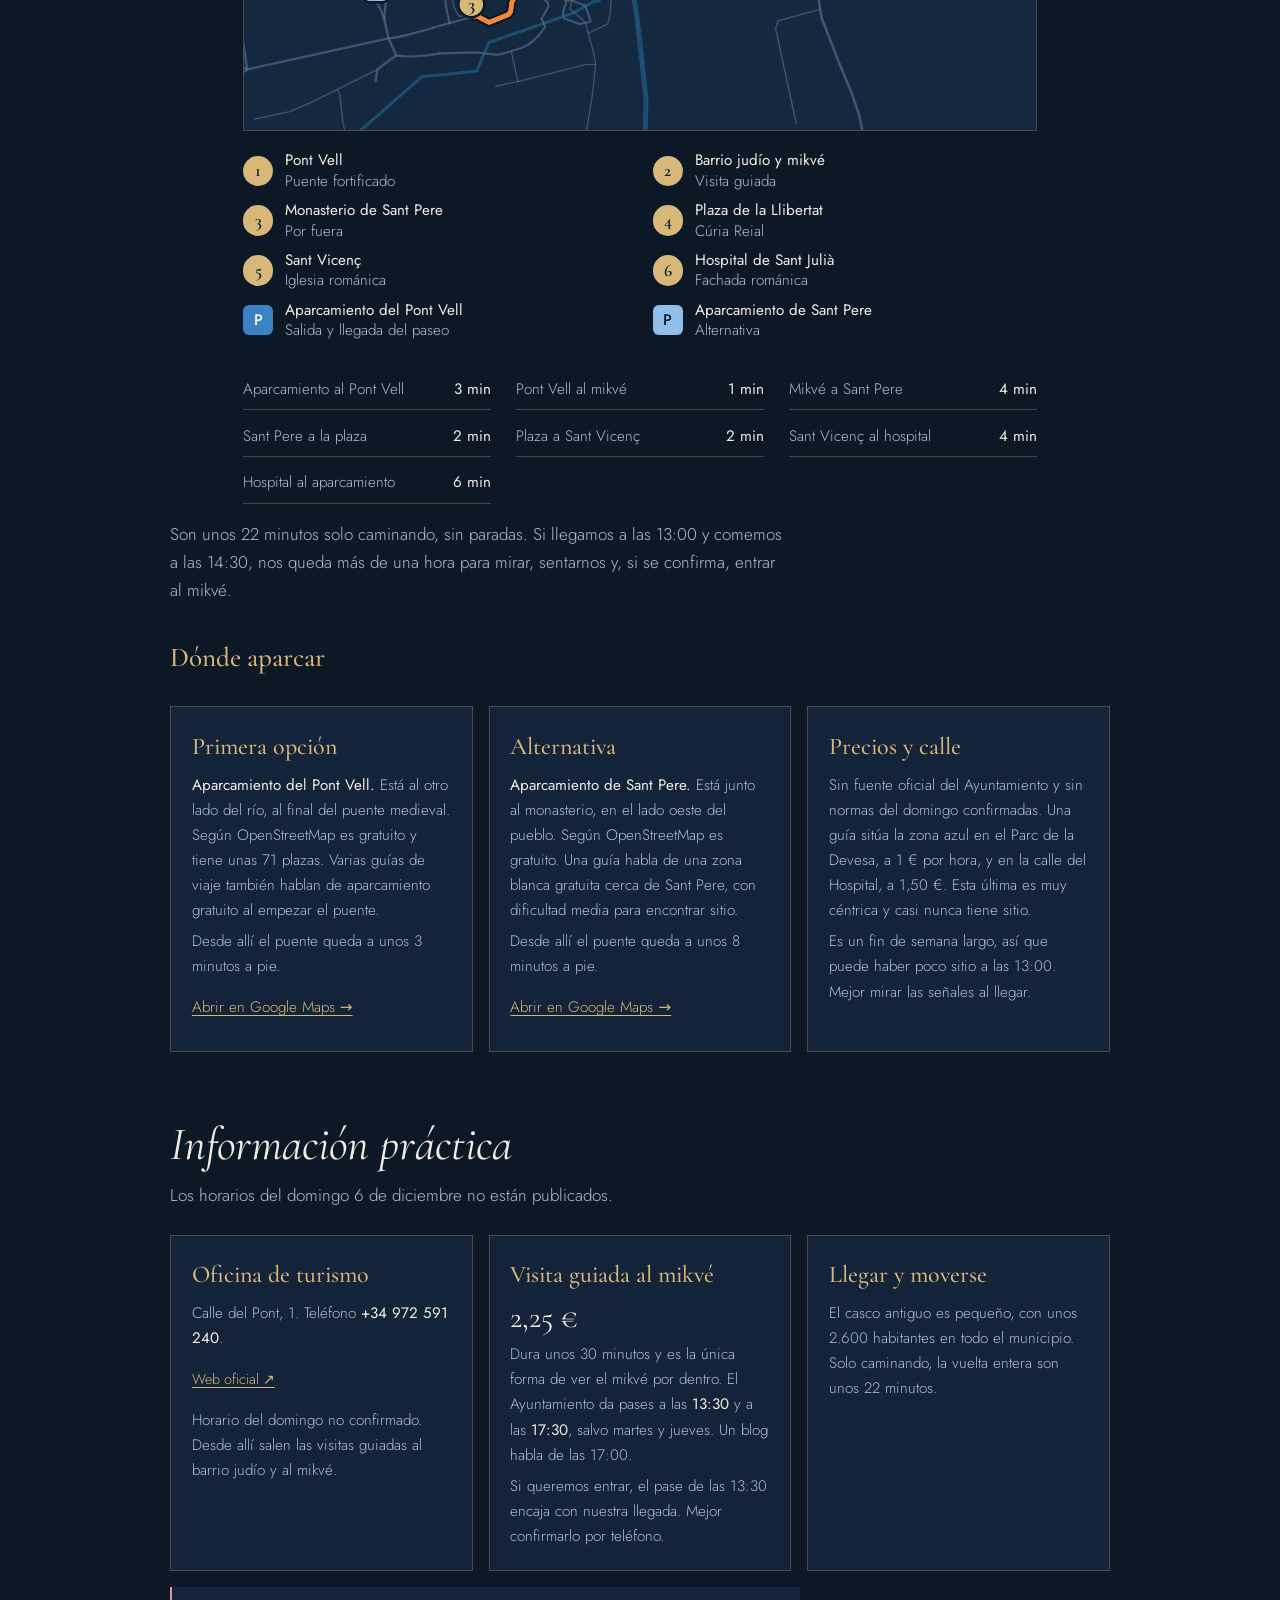
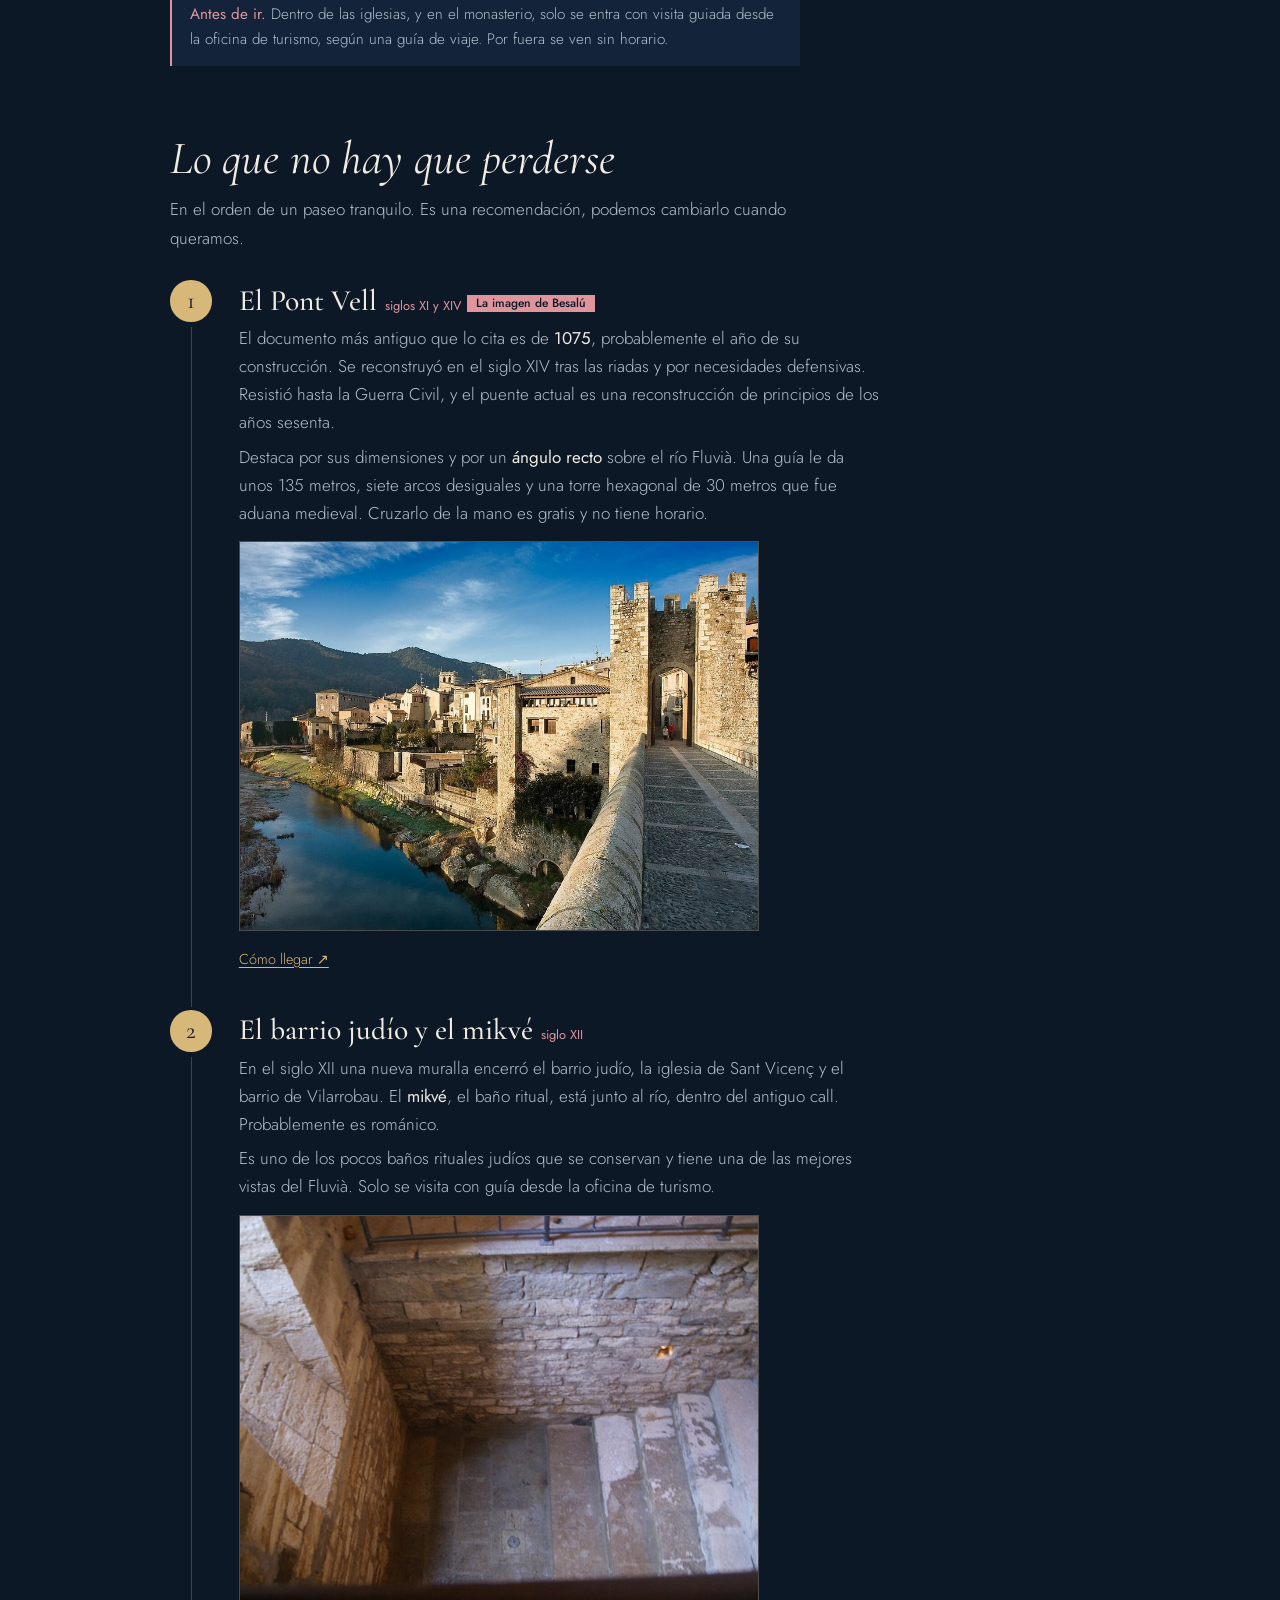
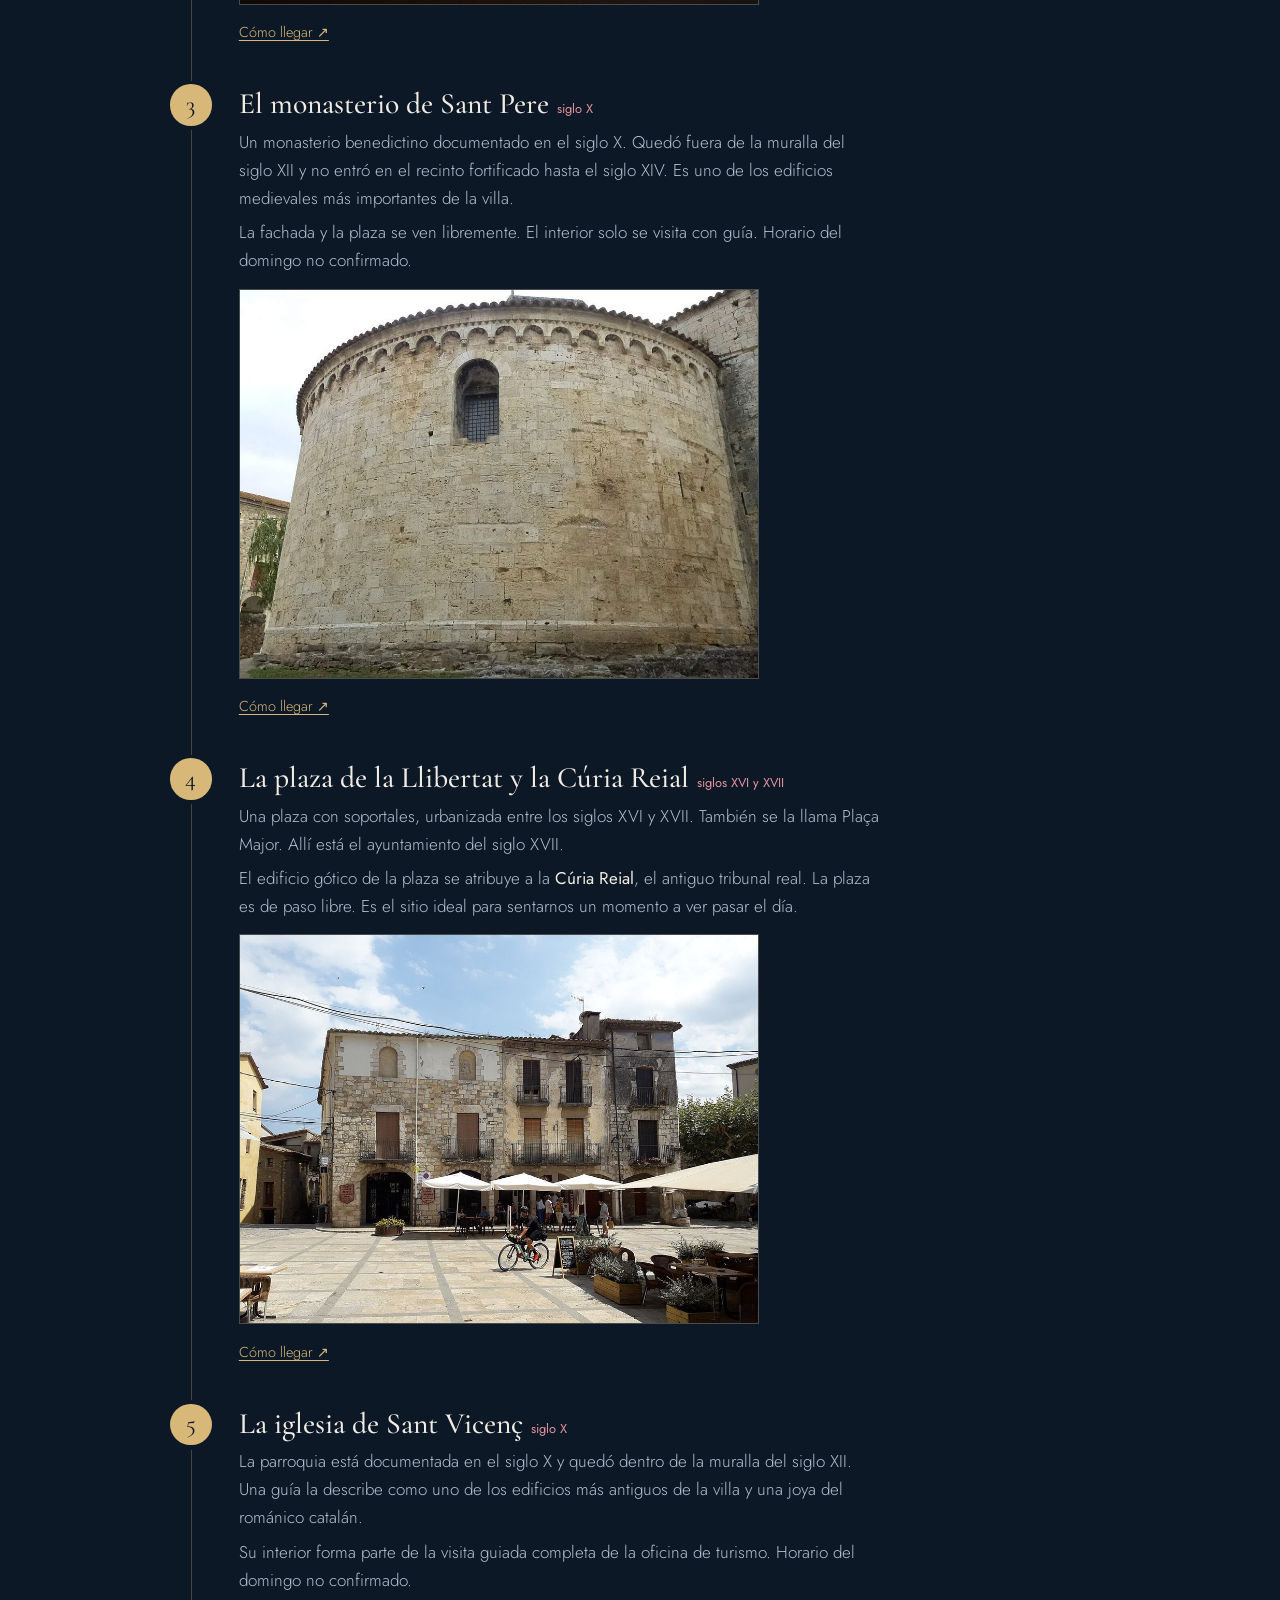
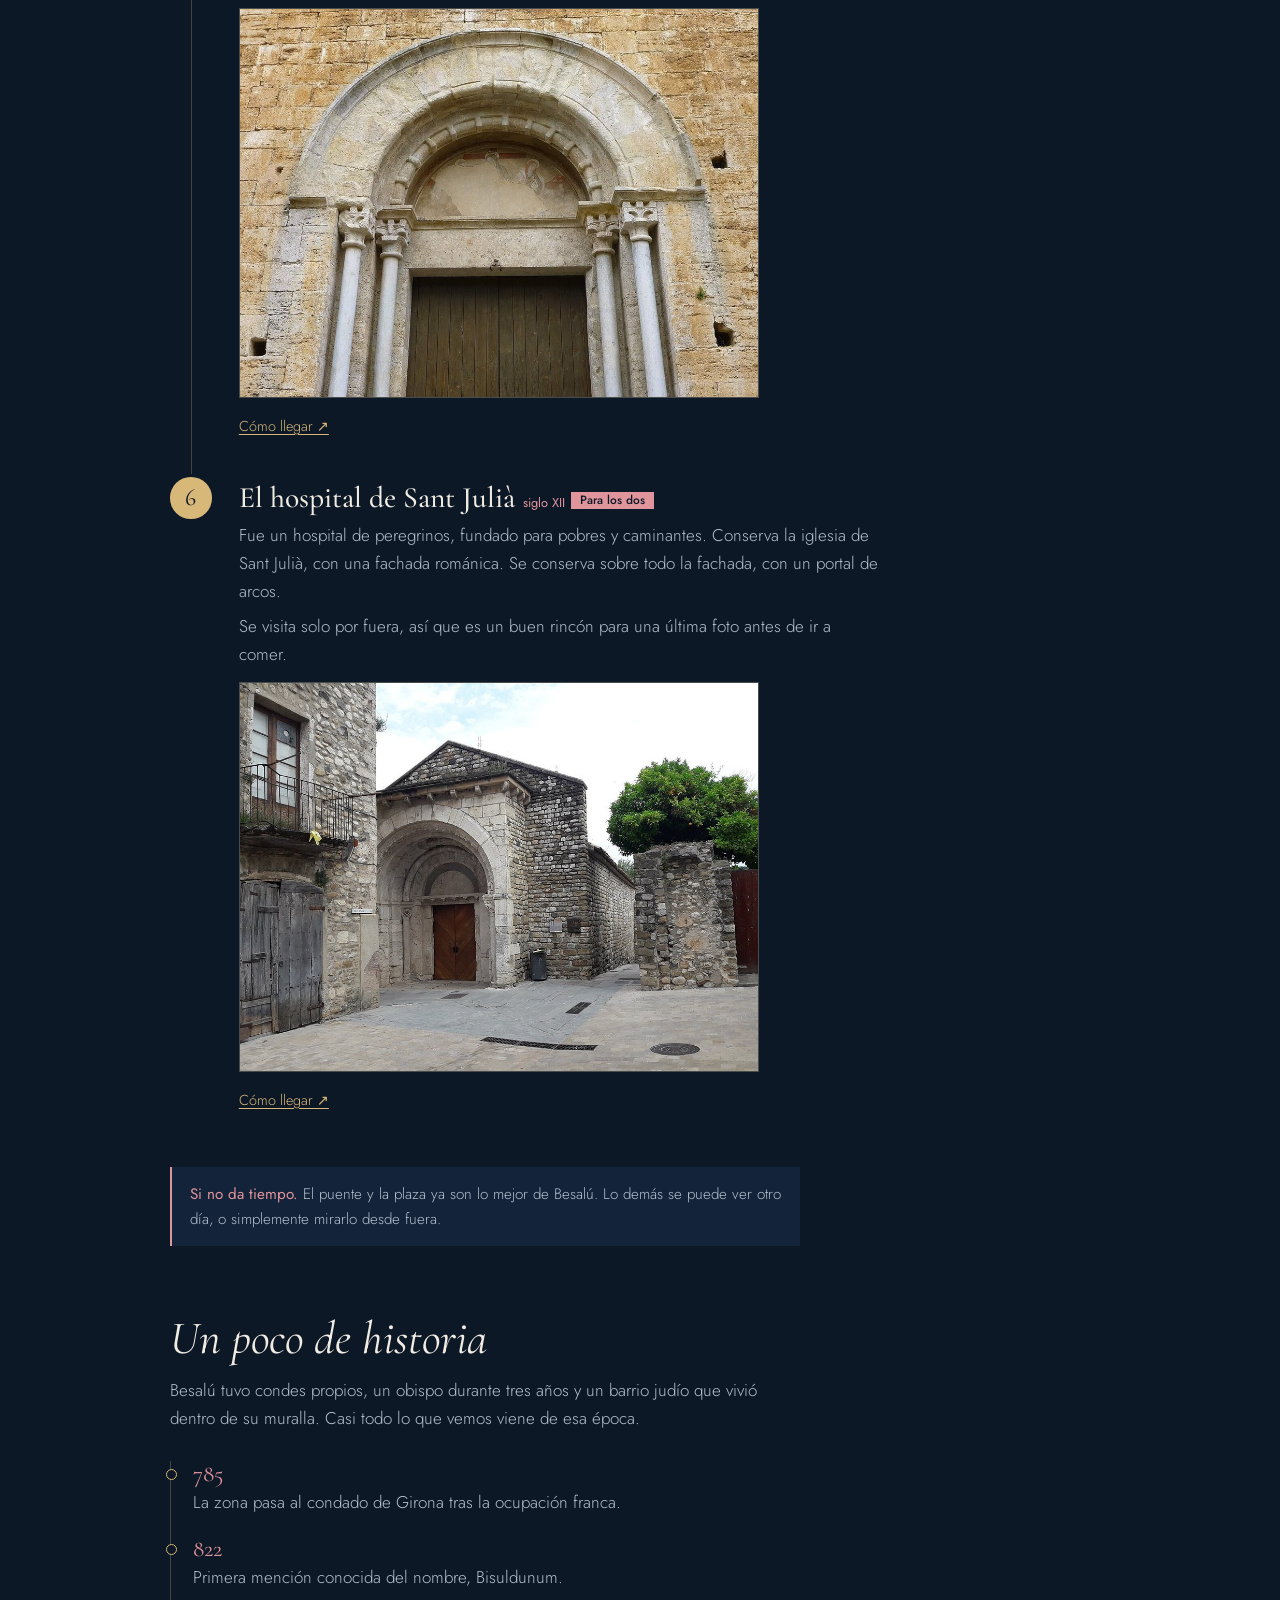
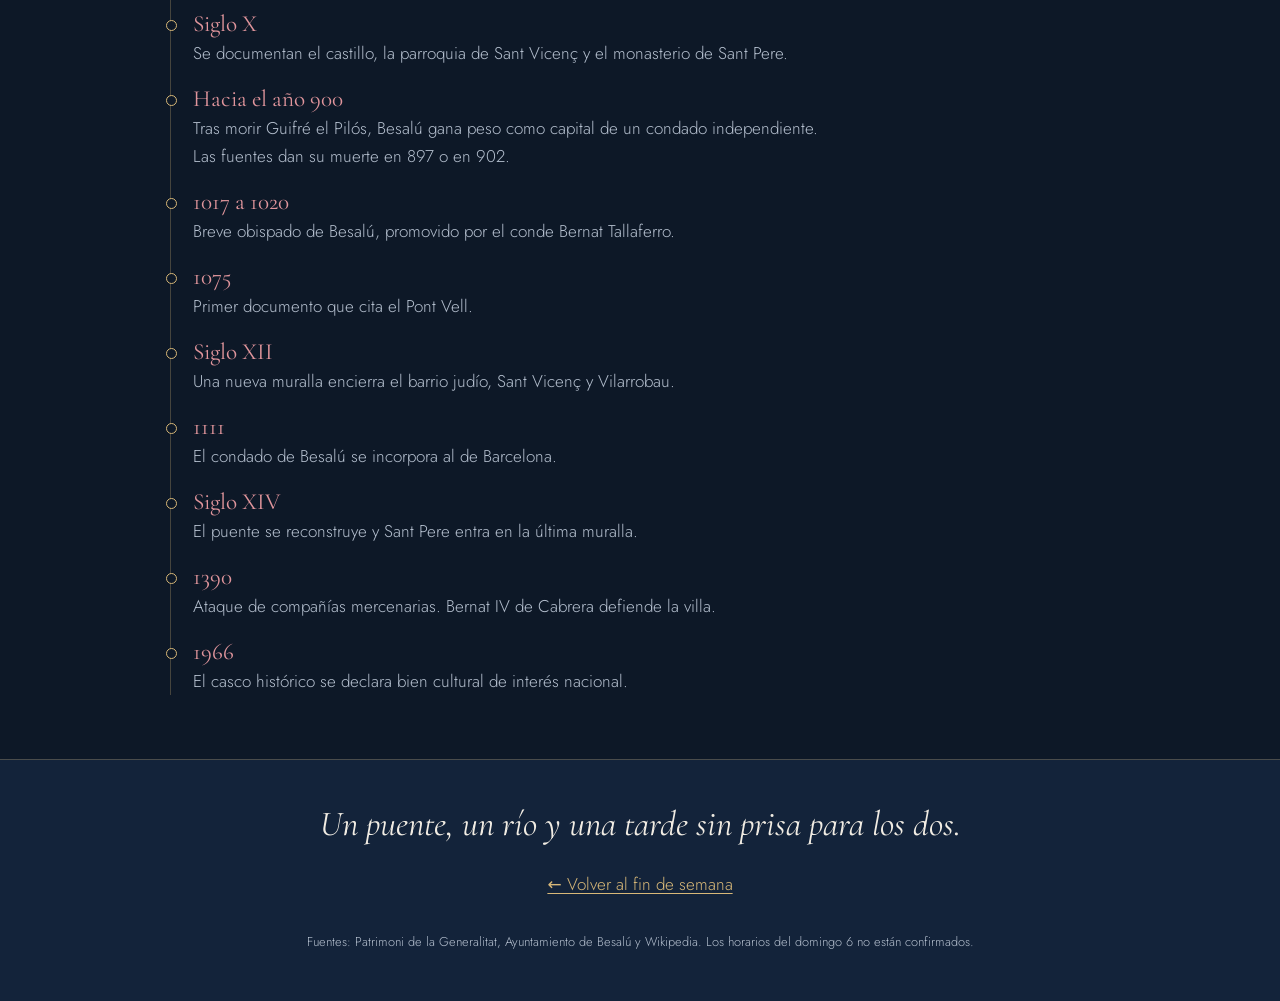
==== commit ca2cc212: "Reword unconfirmed-data lines Co-Authored-By: Claude Sonnet 5.5 <noreply@anthropic.com>" ====
--- a/besalu.html
+++ b/besalu.html
@@ -485,7 +485,7 @@
       </div>
       <div class="card">
         <h3>Precios y calle</h3>
-        <p>No hemos encontrado una fuente oficial del Ayuntamiento ni las normas del domingo. Una guía sitúa la zona azul en el Parc de la Devesa, a 1 € por hora, y en la calle del Hospital, a 1,50 €. Esta última es muy céntrica y casi nunca tiene sitio.</p>
+        <p>Sin fuente oficial del Ayuntamiento y sin normas del domingo confirmadas. Una guía sitúa la zona azul en el Parc de la Devesa, a 1 € por hora, y en la calle del Hospital, a 1,50 €. Esta última es muy céntrica y casi nunca tiene sitio.</p>
         <p>Es un fin de semana largo, así que puede haber poco sitio a las 13:00. Mejor mirar las señales al llegar.</p>
       </div>
     </div>
@@ -501,7 +501,7 @@
         <h3>Oficina de turismo</h3>
         <p>Calle del Pont, 1. Teléfono <strong>+34 972 591 240</strong>.</p>
         <p><a class="ml" href="https://besalu.cat/oficina-de-turisme-2/" target="_blank" rel="noopener">Web oficial ↗</a></p>
-        <p>No hemos encontrado su horario del domingo. Desde allí salen las visitas guiadas al barrio judío y al mikvé.</p>
+        <p>Horario del domingo no confirmado. Desde allí salen las visitas guiadas al barrio judío y al mikvé.</p>
       </div>
       <div class="card">
         <h3>Visita guiada al mikvé</h3>
@@ -533,14 +533,14 @@
       <li><div>
         <h3>El barrio judío y el mikvé<small>siglo XII</small></h3>
         <p>En el siglo XII una nueva muralla encerró el barrio judío, la iglesia de Sant Vicenç y el barrio de Vilarrobau. El <strong>mikvé</strong>, el baño ritual, está junto al río, dentro del antiguo call. Probablemente es románico.</p>
-        <p>Es uno de los pocos baños rituales judíos que se conservan y tiene una de las mejores vistas del Fluvià. Solo se visita con guía desde la oficina de turismo, con el horario que hemos comentado arriba.</p>
+        <p>Es uno de los pocos baños rituales judíos que se conservan y tiene una de las mejores vistas del Fluvià. Solo se visita con guía desde la oficina de turismo.</p>
         <figure class="fig"><img src="images/besalu-mikve.jpg" alt="Los escalones de piedra del mikvé de Besalú, un baño ritual judío medieval" loading="lazy"></figure>
         <p><a class="ml" href="https://www.google.com/maps/dir/?api=1&amp;destination=Mikv%C3%A9+de+Besal%C3%BA" target="_blank" rel="noopener">Cómo llegar ↗</a></p>
       </div></li>
       <li><div>
         <h3>El monasterio de Sant Pere<small>siglo X</small></h3>
         <p>Un monasterio benedictino documentado en el siglo X. Quedó fuera de la muralla del siglo XII y no entró en el recinto fortificado hasta el siglo XIV. Es uno de los edificios medievales más importantes de la villa.</p>
-        <p>La fachada y la plaza se ven libremente. El interior solo se visita con guía. No hemos encontrado el horario del domingo.</p>
+        <p>La fachada y la plaza se ven libremente. El interior solo se visita con guía. Horario del domingo no confirmado.</p>
         <figure class="fig"><img src="images/besalu-sant-pere.jpg" alt="El ábside románico del monasterio de Sant Pere de Besalú" loading="lazy"></figure>
         <p><a class="ml" href="https://www.google.com/maps/dir/?api=1&amp;destination=Monestir+de+Sant+Pere%2C+Besal%C3%BA" target="_blank" rel="noopener">Cómo llegar ↗</a></p>
       </div></li>
@@ -554,7 +554,7 @@
       <li><div>
         <h3>La iglesia de Sant Vicenç<small>siglo X</small></h3>
         <p>La parroquia está documentada en el siglo X y quedó dentro de la muralla del siglo XII. Una guía la describe como uno de los edificios más antiguos de la villa y una joya del románico catalán.</p>
-        <p>Su interior forma parte de la visita guiada completa de la oficina de turismo. No hemos encontrado el horario del domingo.</p>
+        <p>Su interior forma parte de la visita guiada completa de la oficina de turismo. Horario del domingo no confirmado.</p>
         <figure class="fig"><img src="images/besalu-sant-vicenc.jpg" alt="La iglesia románica de Sant Vicenç de Besalú" loading="lazy"></figure>
         <p><a class="ml" href="https://www.google.com/maps/dir/?api=1&amp;destination=Esgl%C3%A9sia+de+Sant+Vicen%C3%A7%2C+Besal%C3%BA" target="_blank" rel="noopener">Cómo llegar ↗</a></p>
       </div></li>
